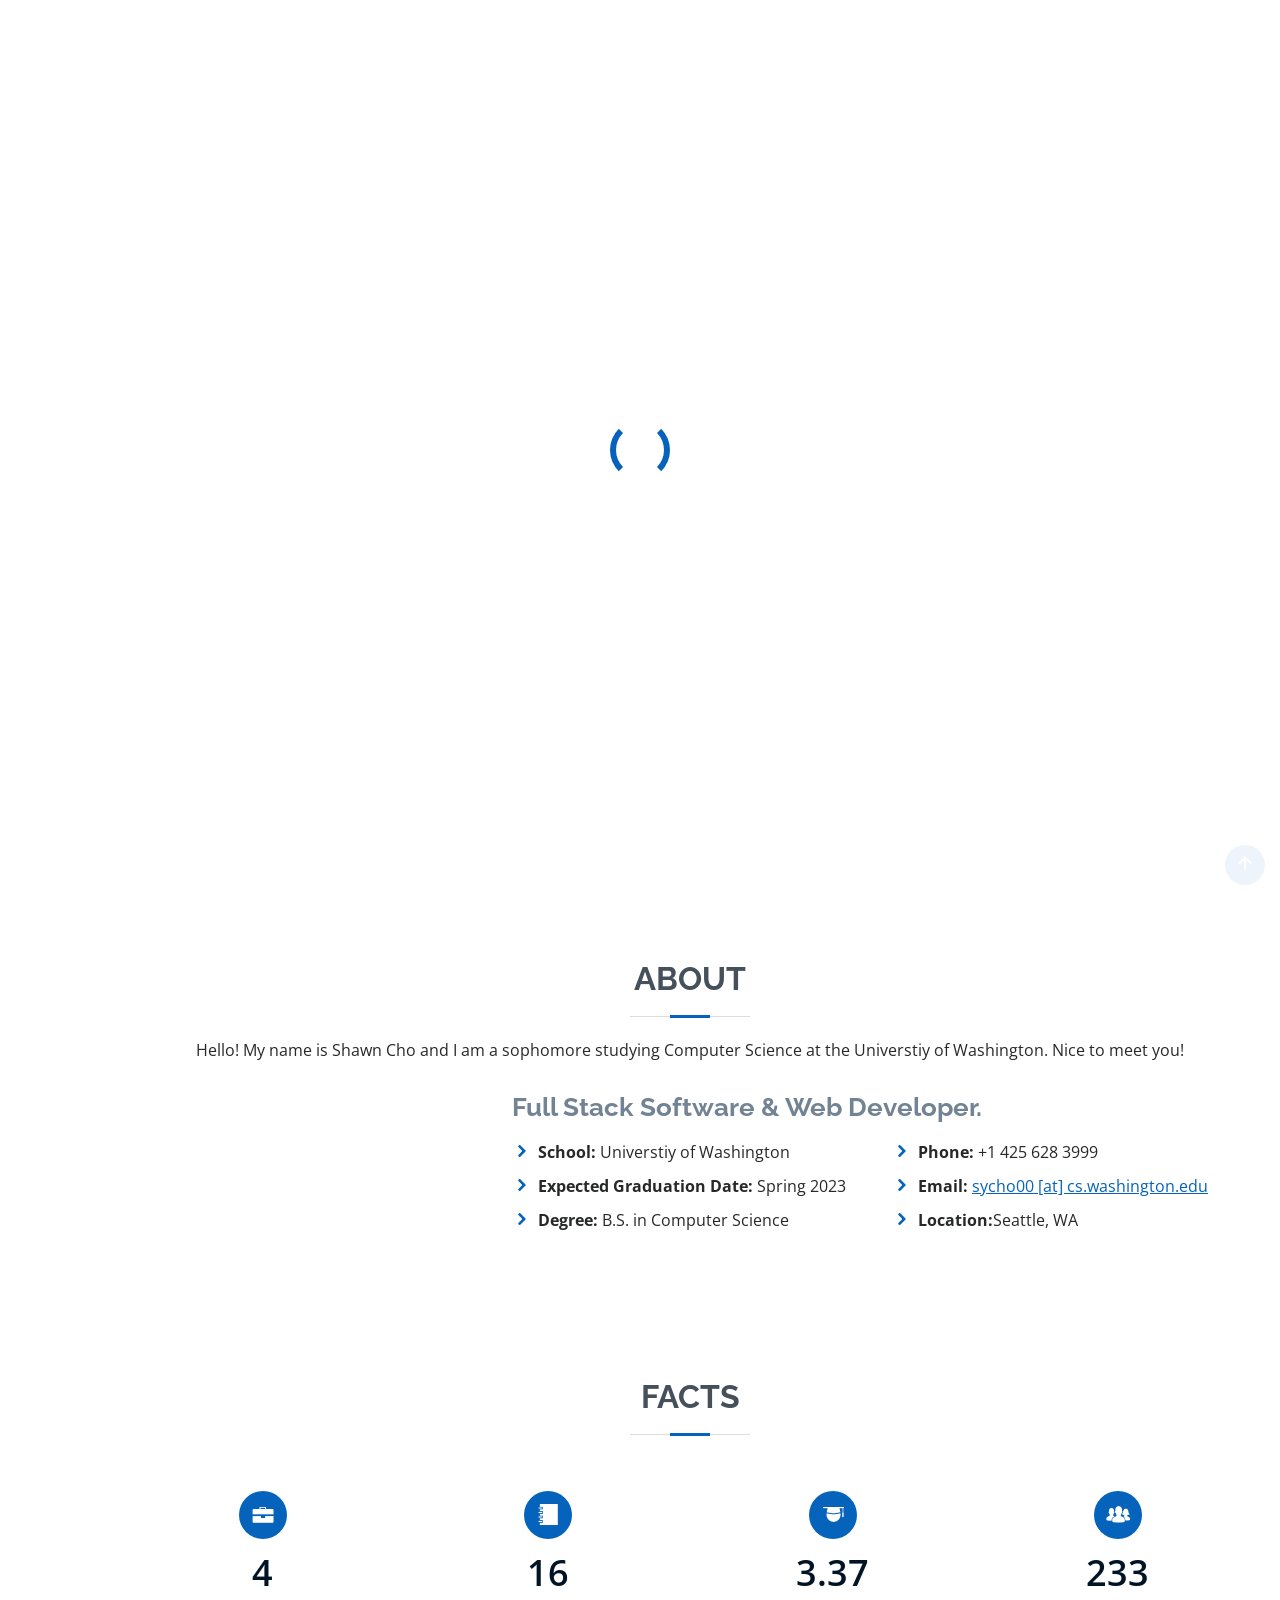
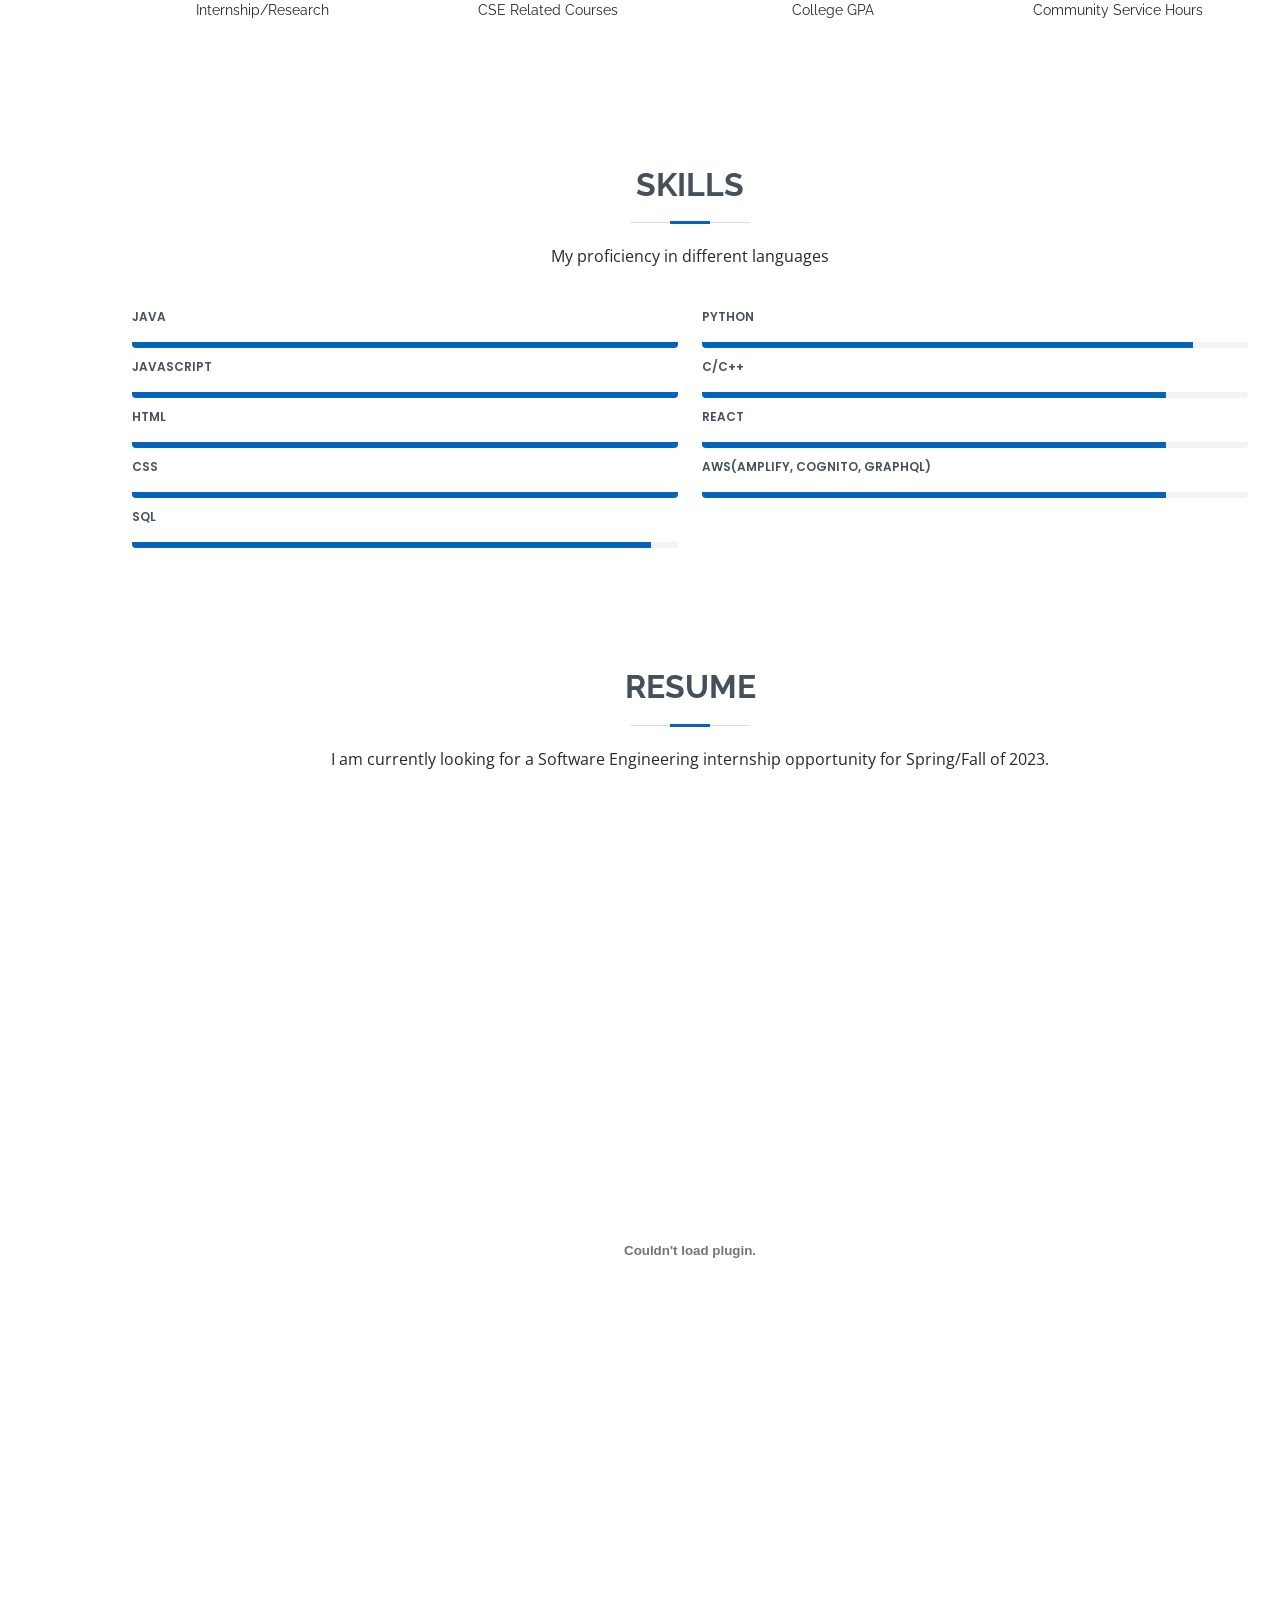
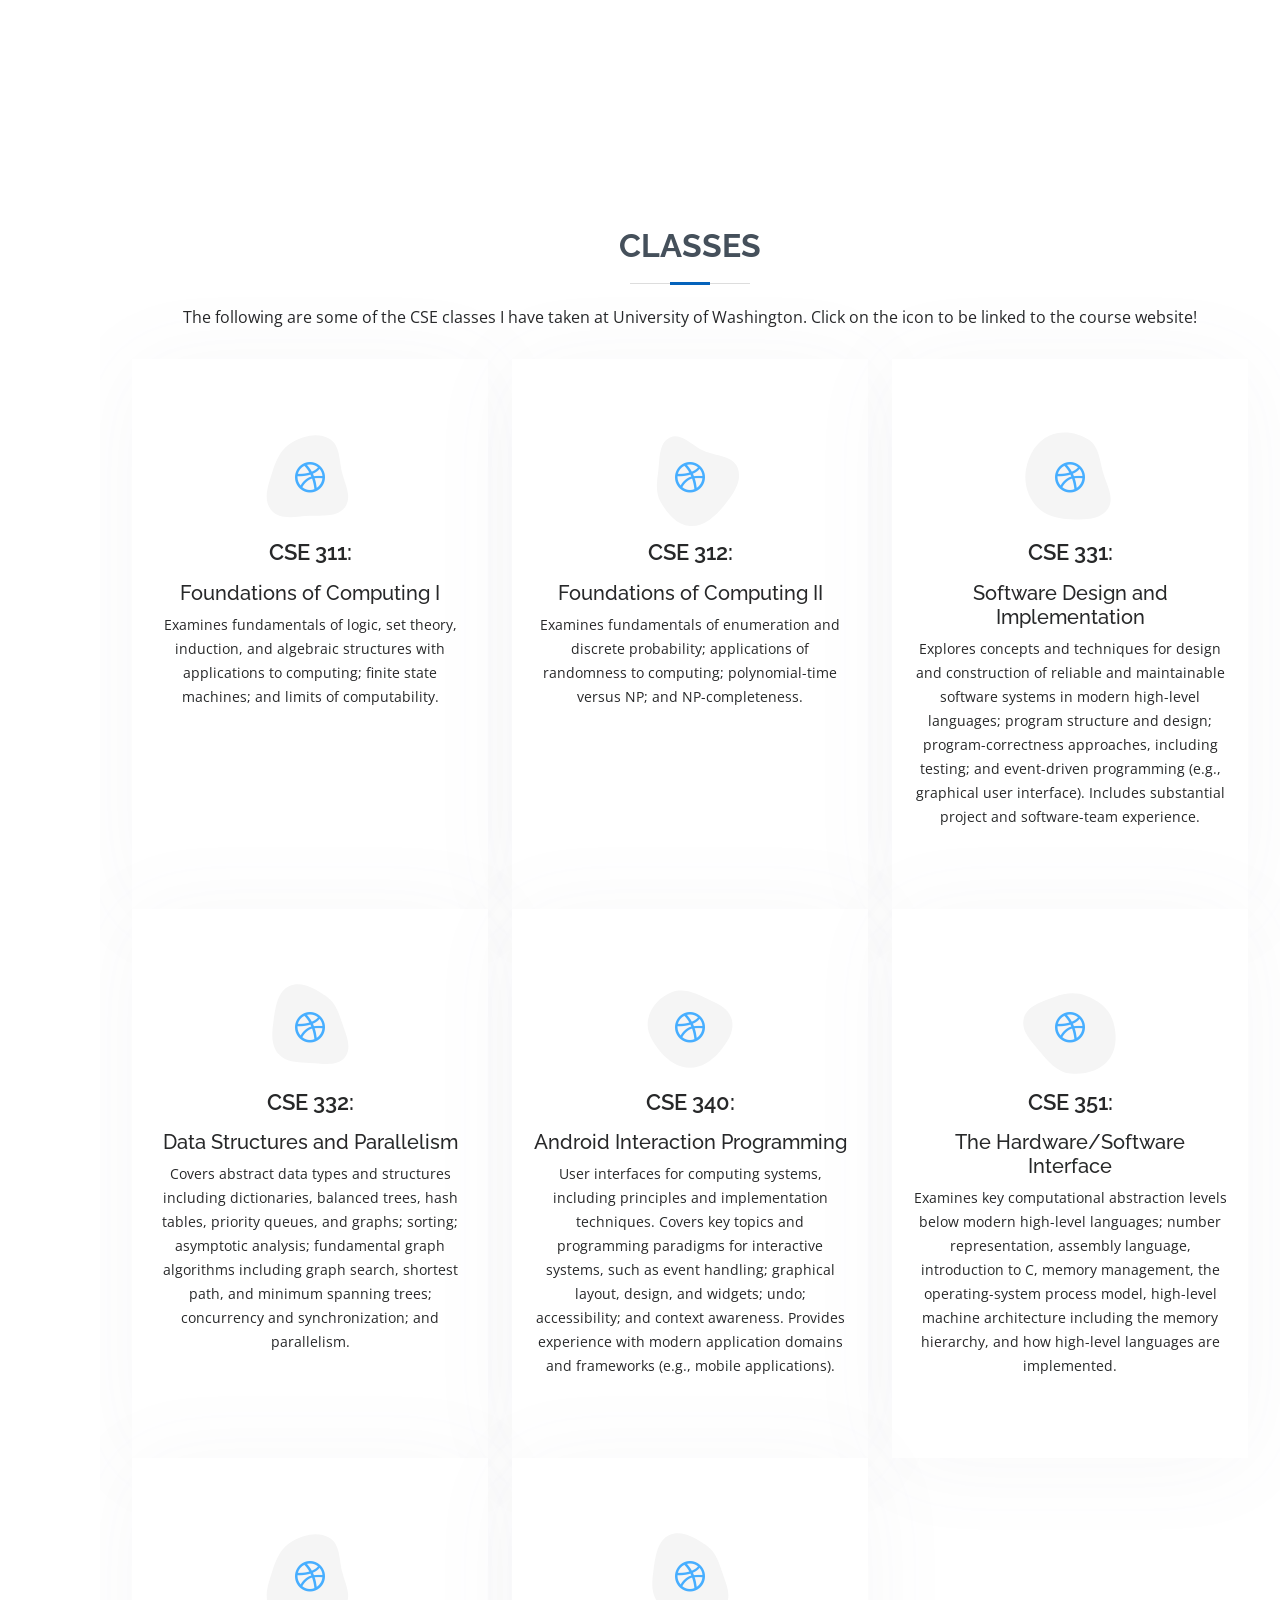
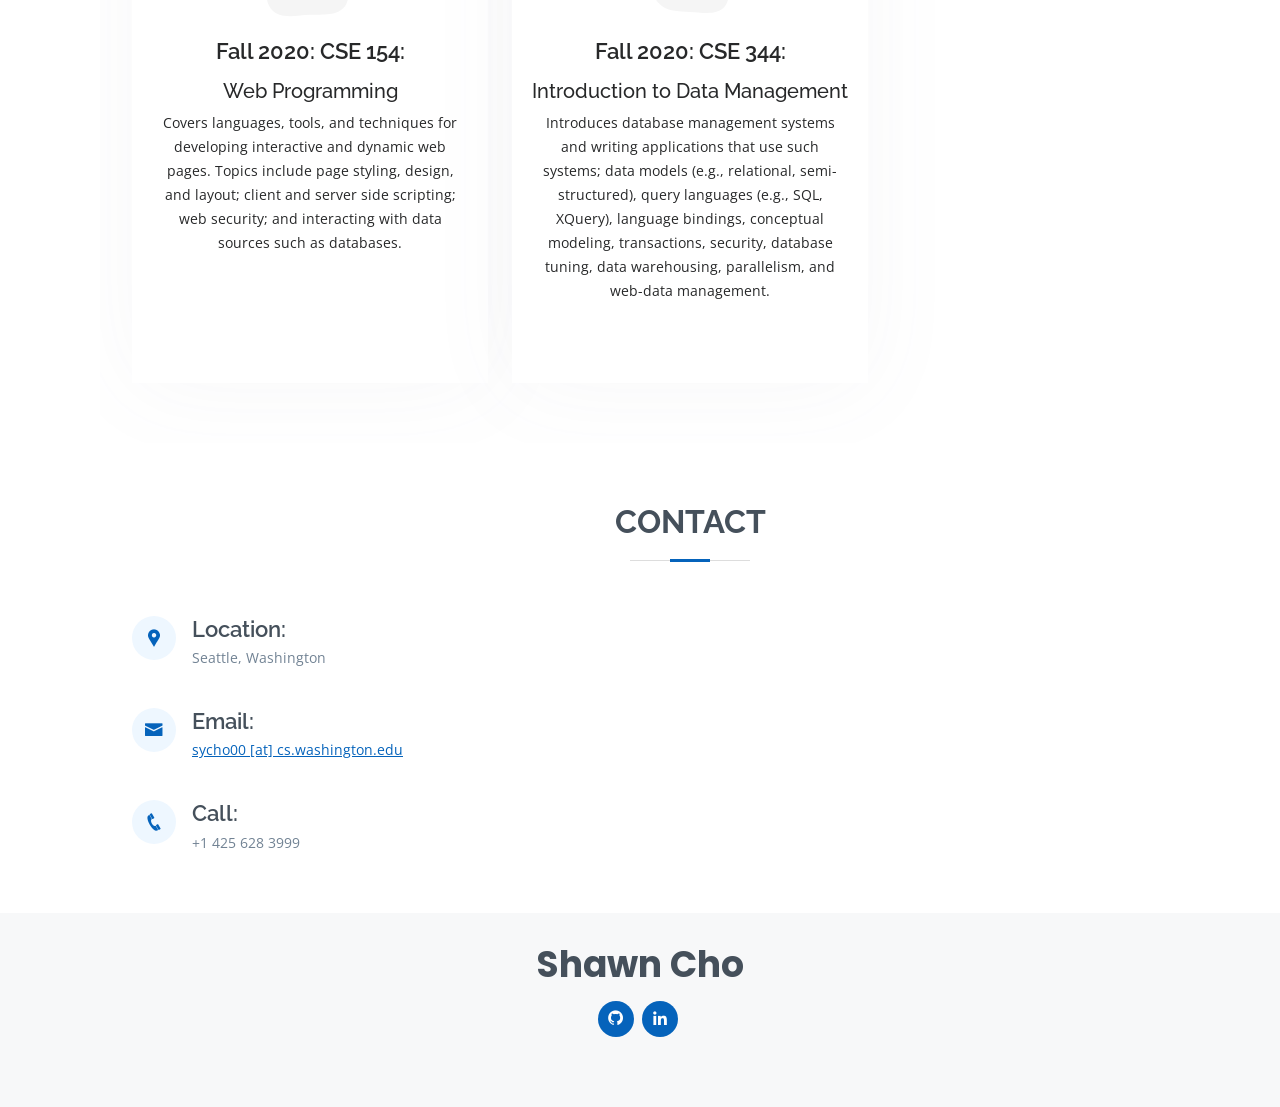
==== index.html @ afab784b "test" ====
<!DOCTYPE html>
<html lang="en">
<!-- test push woo young may 14 2024 -->
<head>
  <meta charset="utf-8">
  <meta content="width=device-width, initial-scale=1.0" name="viewport">

  <title>Shawn Cho</title>
  <meta content="" name="descriptison">
  <meta content="" name="keywords">

  <!-- Favicons -->
  <link href="assets/img/favicon.png" rel="icon">
  <link href="assets/img/apple-touch-icon.png" rel="apple-touch-icon">

  <!-- Google Fonts -->
  <link href="https://fonts.googleapis.com/css?family=Open+Sans:300,300i,400,400i,600,600i,700,700i|Raleway:300,300i,400,400i,500,500i,600,600i,700,700i|Poppins:300,300i,400,400i,500,500i,600,600i,700,700i" rel="stylesheet">

  <!-- Vendor CSS Files -->
  <link href="assets/vendor/bootstrap/css/bootstrap.min.css" rel="stylesheet">
  <link href="assets/vendor/icofont/icofont.min.css" rel="stylesheet">
  <link href="assets/vendor/boxicons/css/boxicons.min.css" rel="stylesheet">
  <link href="assets/vendor/venobox/venobox.css" rel="stylesheet">
  <link href="assets/vendor/owl.carousel/assets/owl.carousel.min.css" rel="stylesheet">
  <link href="assets/vendor/aos/aos.css" rel="stylesheet">

  <!-- Template Main CSS File -->
  <link href="assets/css/style.css" rel="stylesheet">

  <!-- =======================================================
  * Template Name: MyResume - v2.1.0
  * Template URL: https://bootstrapmade.com/free-html-bootstrap-template-my-resume/
  * Author: BootstrapMade.com
  * License: https://bootstrapmade.com/license/
  ======================================================== -->
</head>

<body>

  <!-- ======= Mobile nav toggle button ======= -->
  <button type="button" class="mobile-nav-toggle d-xl-none"><i class="icofont-navigation-menu"></i></button>

  <!-- ======= Header ======= -->
  <header id="header" class="d-flex flex-column justify-content-center">

    <nav class="nav-menu">
      <ul>
        <li class="active"><a href="#hero"><i class="bx bx-home"></i> <span>Home</span></a></li>
        <li><a href="#about"><i class="bx bx-user"></i> <span>About</span></a></li>
        <li><a href="#resume"><i class="bx bx-file-blank"></i> <span>Resume</span></a></li>
        <!-- <li><a href="#portfolio"><i class="bx bx-book-content"></i> <span>Portfolio</span></a></li> -->
        <li><a href="#services"><i class="icofont-notebook"></i> <span>Classes</span></a></li>
        <li><a href="#contact"><i class="bx bx-envelope"></i> <span>Contact</span></a></li>
      </ul>
    </nav><!-- .nav-menu -->

  </header><!-- End Header -->

  <!-- ======= Hero Section ======= -->
  <section id="hero" class="d-flex flex-column justify-content-center">
    <div class="container" data-aos="zoom-in" data-aos-delay="100">
      <h1>Shawn Cho</h1>
      <p>I'm a <span class="typed" data-typed-items="Student, Software Engineer, Teaching Assistant, Aspiring Entrepreneur"></span></p>
      <div class="social-links">
        <a href="https://github.com/ShawnCho2000" class="github"><i class="bx bxl-github"></i></a>
        <a href="https://www.linkedin.com/in/shawncho00/" class="linkedin"><i class="bx bxl-linkedin"></i></a>
      </div>
    </div>
  </section><!-- End Hero -->

  <main id="main">

    <!-- ======= About Section ======= -->
    <section id="about" class="about">
      <div class="container" data-aos="fade-up">

        <div class="section-title">
          <h2>About</h2>
          <p>Hello! My name is Shawn Cho and I am a sophomore studying Computer Science at the Universtiy of Washington. Nice to meet you!</p>
        </div>

        <div class="row">
          <div class="col-lg-4">
            <img src="assets/img/profile_pic_new.png" class="img-fluid" alt="">
          </div>
          <div class="col-lg-8 pt-4 pt-lg-0 content">
            <h3>Full Stack Software &amp; Web Developer.</h3>
            <p class="font-italic">

            </p>
            <div class="row">
              <div class="col-lg-6">
                <ul>
                  <li><i class="icofont-rounded-right"></i> <strong>School:</strong> Universtiy of Washington</li>
                  <li><i class="icofont-rounded-right"></i> <strong>Expected Graduation Date:</strong> Spring 2023</li>
                  <li><i class="icofont-rounded-right"></i> <strong>Degree:</strong> B.S. in Computer Science</li>
                </ul>
              </div>
              <div class="col-lg-6">
                <ul>
                    <li><i class="icofont-rounded-right"></i> <strong>Phone:</strong> +1 425 628 3999</li>
                    <li><i class="icofont-rounded-right"></i> <strong>Email:</strong> <a href="mailto:sycho00@cs.washington.edu">sycho00 [at] cs.washington.edu</a></li>
                    <li><i class="icofont-rounded-right"></i> <strong>Location:</strong>Seattle, WA</li>
                </ul>
              </div>
            </div>
            <p>
              <!-- Officiis eligendi itaque labore et dolorum mollitia officiis optio vero. Quisquam sunt adipisci omnis et ut. Nulla accusantium dolor incidunt officia tempore. Et eius omnis.
              Cupiditate ut dicta maxime officiis quidem quia. Sed et consectetur qui quia repellendus itaque neque. Aliquid amet quidem ut quaerat cupiditate. Ab et eum qui repellendus omnis culpa magni laudantium dolores. -->
            </p>
          </div>
        </div>

      </div>
    </section><!-- End About Section -->

    <!-- ======= Facts Section ======= -->
    <section id="facts" class="facts">
      <div class="container" data-aos="fade-up">

        <div class="section-title">
          <h2>Facts</h2>
          <!-- <p>Magnam dolores commodi suscipit. Necessitatibus eius consequatur ex aliquid fuga eum quidem. Sit sint consectetur velit. Quisquam quos quisquam cupiditate. Et nemo qui impedit suscipit alias ea. Quia fugiat sit in iste officiis commodi quidem hic quas.</p> -->
        </div>

        <div class="row">

          <div class="col-lg-3 col-md-6">
            <div class="count-box">
              <i class="icofont-briefcase"></i>
              <span data-toggle="counter-up">4</span>
              <p>Internship/Research</p>
            </div>
          </div>

          <div class="col-lg-3 col-md-6 mt-5 mt-md-0">
            <div class="count-box">
              <i class="icofont-notebook"></i>
              <span data-toggle="counter-up">17</span>
              <p>CSE Related Courses</p>
            </div>
          </div>

          <div class="col-lg-3 col-md-6 mt-5 mt-lg-0">
            <div class="count-box">
              <i class="icofont-graduate"></i>
              <span data-toggle="counter-up">3.58</span>
              <p>College GPA</p>
            </div>
          </div>

          <div class="col-lg-3 col-md-6 mt-5 mt-lg-0">
            <div class="count-box">
              <i class="icofont-users-alt-5"></i>
              <span data-toggle="counter-up">250</span>
              <p>Community Service Hours</p>
            </div>
          </div>

        </div>

      </div>
    </section><!-- End Facts Section -->

    <!-- ======= Skills Section ======= -->
    <section id="skills" class="skills section-bg">
      <div class="container" data-aos="fade-up">

        <div class="section-title">
          <h2>Skills</h2>
          <p>My proficiency in different languages</p>
        </div>

        <div class="row skills-content">

          <div class="col-lg-6">

            <div class="progress">
              <span class="skill">Java <i class="val"></i></span>
              <div class="progress-bar-wrap">
                <div class="progress-bar" role="progressbar" aria-valuenow="100" aria-valuemin="0" aria-valuemax="100"></div>
              </div>
            </div>
            <div class="progress">
                <span class="skill">JavaScript <i class="val"></i></span>
                <div class="progress-bar-wrap">
                  <div class="progress-bar" role="progressbar" aria-valuenow="100" aria-valuemin="0" aria-valuemax="100"></div>
                </div>
              </div>

            <div class="progress">
              <span class="skill">HTML <i class="val"></i></span>
              <div class="progress-bar-wrap">
                <div class="progress-bar" role="progressbar" aria-valuenow="100" aria-valuemin="0" aria-valuemax="100"></div>
              </div>
            </div>

            <div class="progress">
              <span class="skill">CSS <i class="val"></i></span>
              <div class="progress-bar-wrap">
                <div class="progress-bar" role="progressbar" aria-valuenow="100" aria-valuemin="0" aria-valuemax="100"></div>
              </div>
            </div>

            <div class="progress">
                <span class="skill">SQL <i class="val"></i></span>
                <div class="progress-bar-wrap">
                  <div class="progress-bar" role="progressbar" aria-valuenow="95" aria-valuemin="0" aria-valuemax="100"></div>
                </div>
              </div>



          </div>

          <div class="col-lg-6">

            <div class="progress">
              <span class="skill">Python <i class="val"></i></span>
              <div class="progress-bar-wrap">
                <div class="progress-bar" role="progressbar" aria-valuenow="90" aria-valuemin="0" aria-valuemax="100"></div>
              </div>
            </div>

            <div class="progress">
              <span class="skill">C/C++ <i class="val"></i></span>
              <div class="progress-bar-wrap">
                <div class="progress-bar" role="progressbar" aria-valuenow="85" aria-valuemin="0" aria-valuemax="100"></div>
              </div>
            </div>
            <div class="progress">
                <span class="skill">React <i class="val"></i></span>
                <div class="progress-bar-wrap">
                  <div class="progress-bar" role="progressbar" aria-valuenow="85" aria-valuemin="0" aria-valuemax="100"></div>
                </div>
              </div>
              <div class="progress">
                <span class="skill">AWS(Amplify, Cognito, GraphQL) <i class="val"></i></span>
                <div class="progress-bar-wrap">
                  <div class="progress-bar" role="progressbar" aria-valuenow="85" aria-valuemin="0" aria-valuemax="100"></div>
                </div>
              </div>

          </div>

        </div>

      </div>
    </section><!-- End Skills Section -->

    <!-- ======= Resume Section ======= -->
    <section id="resume" class="resume">
      <div class="container" data-aos="fade-up">

        <div class="section-title">
          <h2>Resume</h2>
          <p>I am currently looking for a Software Engineering internship opportunity for Spring/Fall of 2023.</p>
        </div>
        <!-- <iframe src="assets/img/Shawn_Cho_Resume.pdf" width="100%" height="1500px"></iframe> -->


        <head>
            <meta charset="utf-8" />
                <meta name="viewport" content="width=device-width">
          </head>
          <body>
            <object data="assets/img/Shawn_Cho_Resume_2021.pdf" type="application/pdf" style="min-height:100vh;width:100%"></object>
            <!-- <iframe width="100%" height="1500px" src="https://docs.google.com/document/d/e/2PACX-1vQaRO0AXxVGHYBcLvPyJU-a5zY6aifAgnLznigLnakLbCIgA-lxjxx6RoTnARPBz7Evz-RGnJK8hDfS/pub?embedded=true"></iframe>-->
          </body>


        <!-- <div class="row">
            <div class="col-lg-6">
                <h3 class="resume-title">Experience</h3>
                <div class="resume-item">
                  <h4>Software Engineer</h4>
                  <h5>June 2020 - Present</h5>
                  <p><em>UW SEAL </em></p>
                  <ul>
                    <li>Worked in team Sudoku of UW SEAL, using Javascript and Google Scripts to automate and gamifying the organization process of the lab.</li>
                    <li>Delegate tasks to the 7 members of the design team and provide counsel on all aspects of the project. </li>
                    <li>Supervise the assessment of all graphic materials in order to ensure quality and accuracy of the design</li>
                    <li>Oversee the efficient use of production project budgets ranging from $2,000 - $25,000</li>
                  </ul>
                </div>
                <div class="resume-item">
                  <h4>Graphic design specialist</h4>
                  <h5>2017 - 2018</h5>
                  <p><em>Stepping Stone Advertising, New York, NY</em></p>
                  <ul>
                    <li>Developed numerous marketing programs (logos, brochures,infographics, presentations, and advertisements).</li>
                    <li>Managed up to 5 projects or tasks at a given time while under pressure</li>
                    <li>Recommended and consulted with clients on the most appropriate graphic design</li>
                    <li>Created 4+ design presentations and proposals a month for clients and account managers</li>
                  </ul>
                </div>
              </div>
          <div class="col-lg-6">
            <h3 class="resume-title">Sumary</h3>
            <div class="resume-item pb-0">
              <h4>Shawn Cho</h4>
              <p><em>Innovative and deadline-driven Graphic Designer with 3+ years of experience designing and developing user-centered digital/print marketing material from initial concept to final, polished deliverable.</em></p>
              <ul>
                <li>Portland par 127,Orlando, FL</li>
                <li>(123) 456-7891</li>
                <li>alice.barkley@example.com</li>
              </ul>
            </div>

            <h3 class="resume-title">Education</h3>
            <div class="resume-item">
              <h4>Master of Fine Arts &amp; Graphic Design</h4>
              <h5>2015 - 2016</h5>
              <p><em>Rochester Institute of Technology, Rochester, NY</em></p>
              <p>Qui deserunt veniam. Et sed aliquam labore tempore sed quisquam iusto autem sit. Ea vero voluptatum qui ut dignissimos deleniti nerada porti sand markend</p>
            </div>
            <div class="resume-item">
              <h4>Bachelor of Fine Arts &amp; Graphic Design</h4>
              <h5>2010 - 2014</h5>
              <p><em>Rochester Institute of Technology, Rochester, NY</em></p>
              <p>Quia nobis sequi est occaecati aut. Repudiandae et iusto quae reiciendis et quis Eius vel ratione eius unde vitae rerum voluptates asperiores voluptatem Earum molestiae consequatur neque etlon sader mart dila</p>
            </div>
          </div>

        </div>

      </div> -->
    </section><!-- End Resume Section -->

    <!-- ======= Portfolio Section ======= -->
    <!-- <section id="portfolio" class="portfolio section-bg">
      <div class="container" data-aos="fade-up">

        <div class="section-title">
          <h2>Portfolio</h2>
          <p>Magnam dolores commodi suscipit. Necessitatibus eius consequatur ex aliquid fuga eum quidem. Sit sint consectetur velit. Quisquam quos quisquam cupiditate. Et nemo qui impedit suscipit alias ea. Quia fugiat sit in iste officiis commodi quidem hic quas.</p>
        </div>

        <div class="row">
          <div class="col-lg-12 d-flex justify-content-center" data-aos="fade-up" data-aos-delay="100">
            <ul id="portfolio-flters">
              <li data-filter="*" class="filter-active">All</li>
              <li data-filter=".filter-app">App</li>
              <li data-filter=".filter-card">Card</li>
              <li data-filter=".filter-web">Web</li>
            </ul>
          </div>
        </div>

        <div class="row portfolio-container" data-aos="fade-up" data-aos-delay="200">

          <div class="col-lg-4 col-md-6 portfolio-item filter-app">
            <div class="portfolio-wrap">
              <img src="assets/img/portfolio/portfolio-1.jpg" class="img-fluid" alt="">
              <div class="portfolio-info">
                <h4>App 1</h4>
                <p>App</p>
                <div class="portfolio-links">
                  <a href="assets/img/portfolio/portfolio-1.jpg" data-gall="portfolioGallery" class="venobox" title="App 1"><i class="bx bx-plus"></i></a>
                  <a href="portfolio-details.html" data-gall="portfolioDetailsGallery" data-vbtype="iframe" class="venobox" title="Portfolio Details"><i class="bx bx-link"></i></a>
                </div>
              </div>
            </div>
          </div>

          <div class="col-lg-4 col-md-6 portfolio-item filter-web">
            <div class="portfolio-wrap">
              <img src="assets/img/portfolio/portfolio-2.jpg" class="img-fluid" alt="">
              <div class="portfolio-info">
                <h4>Web 3</h4>
                <p>Web</p>
                <div class="portfolio-links">
                  <a href="assets/img/portfolio/portfolio-2.jpg" data-gall="portfolioGallery" class="venobox" title="Web 3"><i class="bx bx-plus"></i></a>
                  <a href="portfolio-details.html" data-gall="portfolioDetailsGallery" data-vbtype="iframe" class="venobox" title="Portfolio Details"><i class="bx bx-link"></i></a>
                </div>
              </div>
            </div>
          </div>

          <div class="col-lg-4 col-md-6 portfolio-item filter-app">
            <div class="portfolio-wrap">
              <img src="assets/img/portfolio/portfolio-3.jpg" class="img-fluid" alt="">
              <div class="portfolio-info">
                <h4>App 2</h4>
                <p>App</p>
                <div class="portfolio-links">
                  <a href="assets/img/portfolio/portfolio-3.jpg" data-gall="portfolioGallery" class="venobox" title="App 2"><i class="bx bx-plus"></i></a>
                  <a href="portfolio-details.html" data-gall="portfolioDetailsGallery" data-vbtype="iframe" class="venobox" title="Portfolio Details"><i class="bx bx-link"></i></a>
                </div>
              </div>
            </div>
          </div>

          <div class="col-lg-4 col-md-6 portfolio-item filter-card">
            <div class="portfolio-wrap">
              <img src="assets/img/portfolio/portfolio-4.jpg" class="img-fluid" alt="">
              <div class="portfolio-info">
                <h4>Card 2</h4>
                <p>Card</p>
                <div class="portfolio-links">
                  <a href="assets/img/portfolio/portfolio-4.jpg" data-gall="portfolioGallery" class="venobox" title="Card 2"><i class="bx bx-plus"></i></a>
                  <a href="portfolio-details.html" data-gall="portfolioDetailsGallery" data-vbtype="iframe" class="venobox" title="Portfolio Details"><i class="bx bx-link"></i></a>
                </div>
              </div>
            </div>
          </div>

          <div class="col-lg-4 col-md-6 portfolio-item filter-web">
            <div class="portfolio-wrap">
              <img src="assets/img/portfolio/portfolio-5.jpg" class="img-fluid" alt="">
              <div class="portfolio-info">
                <h4>Web 2</h4>
                <p>Web</p>
                <div class="portfolio-links">
                  <a href="assets/img/portfolio/portfolio-5.jpg" data-gall="portfolioGallery" class="venobox" title="Web 2"><i class="bx bx-plus"></i></a>
                  <a href="portfolio-details.html" data-gall="portfolioDetailsGallery" data-vbtype="iframe" class="venobox" title="Portfolio Details"><i class="bx bx-link"></i></a>
                </div>
              </div>
            </div>
          </div>

          <div class="col-lg-4 col-md-6 portfolio-item filter-app">
            <div class="portfolio-wrap">
              <img src="assets/img/portfolio/portfolio-6.jpg" class="img-fluid" alt="">
              <div class="portfolio-info">
                <h4>App 3</h4>
                <p>App</p>
                <div class="portfolio-links">
                  <a href="assets/img/portfolio/portfolio-6.jpg" data-gall="portfolioGallery" class="venobox" title="App 3"><i class="bx bx-plus"></i></a>
                  <a href="portfolio-details.html" data-gall="portfolioDetailsGallery" data-vbtype="iframe" class="venobox" title="Portfolio Details"><i class="bx bx-link"></i></a>
                </div>
              </div>
            </div>
          </div>

          <div class="col-lg-4 col-md-6 portfolio-item filter-card">
            <div class="portfolio-wrap">
              <img src="assets/img/portfolio/portfolio-7.jpg" class="img-fluid" alt="">
              <div class="portfolio-info">
                <h4>Card 1</h4>
                <p>Card</p>
                <div class="portfolio-links">
                  <a href="assets/img/portfolio/portfolio-7.jpg" data-gall="portfolioGallery" class="venobox" title="Card 1"><i class="bx bx-plus"></i></a>
                  <a href="portfolio-details.html" data-gall="portfolioDetailsGallery" data-vbtype="iframe" class="venobox" title="Portfolio Details"><i class="bx bx-link"></i></a>
                </div>
              </div>
            </div>
          </div>

          <div class="col-lg-4 col-md-6 portfolio-item filter-card">
            <div class="portfolio-wrap">
              <img src="assets/img/portfolio/portfolio-8.jpg" class="img-fluid" alt="">
              <div class="portfolio-info">
                <h4>Card 3</h4>
                <p>Card</p>
                <div class="portfolio-links">
                  <a href="assets/img/portfolio/portfolio-8.jpg" data-gall="portfolioGallery" class="venobox" title="Card 3"><i class="bx bx-plus"></i></a>
                  <a href="portfolio-details.html" data-gall="portfolioDetailsGallery" data-vbtype="iframe" class="venobox" title="Portfolio Details"><i class="bx bx-link"></i></a>
                </div>
              </div>
            </div>
          </div>

          <div class="col-lg-4 col-md-6 portfolio-item filter-web">
            <div class="portfolio-wrap">
              <img src="assets/img/portfolio/portfolio-9.jpg" class="img-fluid" alt="">
              <div class="portfolio-info">
                <h4>Web 3</h4>
                <p>Web</p>
                <div class="portfolio-links">
                  <a href="assets/img/portfolio/portfolio-9.jpg" data-gall="portfolioGallery" class="venobox" title="Web 3"><i class="bx bx-plus"></i></a>
                  <a href="portfolio-details.html" data-gall="portfolioDetailsGallery" data-vbtype="iframe" class="venobox" title="Portfolio Details"><i class="bx bx-link"></i></a>
                </div>
              </div>
            </div>
          </div>

        </div>

      </div> -->
    <!-- </section> -->
    <!-- End Portfolio Section -->

    <!-- ======= Services Section ======= -->
    <section id="services" class="services">
      <div class="container" data-aos="fade-up">

        <div class="section-title">
          <h2>Classes</h2>
          <p>The following are some of the CSE classes I have taken at University of Washington. Click on the icon to be linked to the course website!</p>
        </div>

        <div class="row">

          <div class="col-lg-4 col-md-6 d-flex align-items-stretch" data-aos="zoom-in" data-aos-delay="100">
            <div class="icon-box iconbox-blue">
              <div class="icon">
                <svg width="100" height="100" viewBox="0 0 600 600" xmlns="http://www.w3.org/2000/svg">
                  <path stroke="none" stroke-width="0" fill="#f5f5f5" d="M300,521.0016835830174C376.1290562159157,517.8887921683347,466.0731472004068,529.7835943286574,510.70327084640275,468.03025145048787C554.3714126377745,407.6079735673963,508.03601936045806,328.9844924480964,491.2728898941984,256.3432110539036C474.5976632858925,184.082847569629,479.9380746630129,96.60480741107993,416.23090153303,58.64404602377083C348.86323505073057,18.502131276798302,261.93793281208167,40.57373210992963,193.5410806939664,78.93577620505333C130.42746243093433,114.334589627462,98.30271207620316,179.96522072025542,76.75703585869454,249.04625023123273C51.97151888228291,328.5150500222984,13.704378332031375,421.85034740162234,66.52175969318436,486.19268352777647C119.04800174914682,550.1803526380478,217.28368757567262,524.383925680826,300,521.0016835830174"></path>
                </svg>
                <a href="https://courses.cs.washington.edu/courses/cse311/"><i class="bx bxl-dribbble"></i></a>
              </div>
              <h4>CSE 311:</h4>
              <h5>Foundations of Computing I</h5>
              <p>Examines fundamentals of logic, set theory, induction, and algebraic structures with applications to computing; finite state machines; and limits of computability. </p>
            </div>
          </div>

          <div class="col-lg-4 col-md-6 d-flex align-items-stretch" data-aos="zoom-in" data-aos-delay="200">
              <div class="icon-box iconbox-blue">
                <div class="icon">
                  <svg width="100" height="100" viewBox="0 0 600 600" xmlns="http://www.w3.org/2000/svg">
                    <path stroke="none" stroke-width="0" fill="#f5f5f5"  d="M300,582.0697525312426C382.5290701553225,586.8405444964366,449.9789794690241,525.3245884688669,502.5850820975895,461.55621195738473C556.606425686781,396.0723002908107,615.8543463187945,314.28637112970534,586.6730223649479,234.56875336149918C558.9533121215079,158.8439757836574,454.9685369536778,164.00468322053177,381.49747125262974,130.76875717737553C312.15926192815925,99.40240125094834,248.97055460311594,18.661163978235184,179.8680185752513,50.54337015887873C110.5421016452524,82.52863877960104,119.82277516462835,180.83849132639028,109.12597500060166,256.43424936330496C100.08760227029461,320.3096726198365,92.17705696193138,384.0621239912766,124.79988738764834,439.7174275375508C164.83382741302287,508.01625554203684,220.96474134820875,577.5009287672846,300,582.0697525312426"></path>
                  </svg>
                  <a href="https://courses.cs.washington.edu/courses/cse312/"><i class="bx bxl-dribbble"></i></a>
                </div>
                <h4>CSE 312:</h4>
                <h5>Foundations of Computing II</h5>
                <p>Examines fundamentals of enumeration and discrete probability; applications of randomness to computing; polynomial-time versus NP; and NP-completeness.</p>
              </div>
            </div>

            <div class="col-lg-4 col-md-6 d-flex align-items-stretch" data-aos="zoom-in" data-aos-delay="300">
                <div class="icon-box iconbox-blue">
                  <div class="icon">
                    <svg width="100" height="100" viewBox="0 0 600 600" xmlns="http://www.w3.org/2000/svg">
                      <path stroke="none" stroke-width="0" fill="#f5f5f5" d="M300,541.5067337569781C382.14930387511276,545.0595476570109,479.8736841581634,548.3450877840088,526.4010558755058,480.5488172755941C571.5218469581645,414.80211281144784,517.5187510058486,332.0715597781072,496.52539010469104,255.14436215662573C477.37192572678356,184.95920475031193,473.57363656557914,105.61284051026155,413.0603344069578,65.22779650032875C343.27470386102294,18.654635553484475,251.2091493199835,5.337323636656869,175.0934190732945,40.62881213300186C97.87086631185822,76.43348514350839,51.98124368387456,156.15599469081315,36.44837278890362,239.84606092416172C21.716077023791087,319.22268207091537,43.775223500013084,401.1760424656574,96.891909868211,461.97329694683043C147.22146801428983,519.5804099606455,223.5754009179313,538.201503339737,300,541.5067337569781"></path>
                    </svg>
                    <a href="https://courses.cs.washington.edu/courses/cse331/"><i class="bx bxl-dribbble"></i></a>
                  </div>
                  <h4>CSE 331:</h4>
                  <h5>Software Design and Implementation</h5>
                  <p>Explores concepts and techniques for design and construction of reliable and maintainable software systems in modern high-level languages; program structure and design; program-correctness approaches, including testing; and event-driven programming (e.g., graphical user interface). Includes substantial project and software-team experience.</p>
                </div>
              </div>

              <div class="col-lg-4 col-md-6 d-flex align-items-stretch" data-aos="zoom-in" data-aos-delay="400">
                  <div class="icon-box iconbox-blue">
                    <div class="icon">
                      <svg width="100" height="100" viewBox="0 0 600 600" xmlns="http://www.w3.org/2000/svg">
                        <path stroke="none" stroke-width="0" fill="#f5f5f5" d="M300,503.46388370962813C374.79870501325706,506.71871716319447,464.8034551963731,527.1746412648533,510.4981551193396,467.86667711651364C555.9287308511215,408.9015244558933,512.6030010748507,327.5744911775523,490.211057578863,256.5855673507754C471.097692560561,195.9906835881958,447.69079081568157,138.11976852964426,395.19560036434837,102.3242989838813C329.3053358748298,57.3949838291264,248.02791733380457,8.279543830951368,175.87071277845988,42.242879143198664C103.41431057327972,76.34704239035025,93.79494320519305,170.9812938413882,81.28167332365135,250.07896920659033C70.17666984294237,320.27484674793965,64.84698225790005,396.69656628748305,111.28512138212992,450.4950937839243C156.20124167950087,502.5303643271138,231.32542653798444,500.4755392045468,300,503.46388370962813"></path>
                      </svg>
                      <a href="https://courses.cs.washington.edu/courses/cse332/"><i class="bx bxl-dribbble"></i></a>
                    </div>
                    <h4>CSE 332:</h4>
                    <h5>Data Structures and Parallelism</h5>
                    <p>Covers abstract data types and structures including dictionaries, balanced trees, hash tables, priority queues, and graphs; sorting; asymptotic analysis; fundamental graph algorithms including graph search, shortest path, and minimum spanning trees; concurrency and synchronization; and parallelism.</p>
                  </div>
                </div>

                <div class="col-lg-4 col-md-6 d-flex align-items-stretch" data-aos="zoom-in" data-aos-delay="500">
                    <div class="icon-box iconbox-blue">
                      <div class="icon">
                        <svg width="100" height="100" viewBox="0 0 600 600" xmlns="http://www.w3.org/2000/svg">
                          <path stroke="none" stroke-width="0" fill="#f5f5f5" d="M300,532.3542879108572C369.38199826031484,532.3153073249985,429.10787420159085,491.63046689027357,474.5244479745417,439.17860296908856C522.8885846962883,383.3225815378663,569.1668002868075,314.3205725914397,550.7432151929288,242.7694973846089C532.6665558377875,172.5657663291529,456.2379748765914,142.6223662098291,390.3689995646985,112.34683881706744C326.66090330228417,83.06452184765237,258.84405631176094,53.51806209861945,193.32584062364296,78.48882559362697C121.61183558270385,105.82097193414197,62.805066853699245,167.19869350419734,48.57481801355237,242.6138429142374C34.843463184063346,315.3850353017275,76.69343916112496,383.4422959591041,125.22947124332185,439.3748458443577C170.7312796277747,491.8107796887764,230.57421082200815,532.3932930995766,300,532.3542879108572"></path>
                        </svg>
                        <a href="https://courses.cs.washington.edu/courses/cse340/"><i class="bx bxl-dribbble"></i></a>
                      </div>
                      <h4>CSE 340:</h4>
                      <h5>Android Interaction Programming</h5>
                      <p>User interfaces for computing systems, including principles and implementation techniques. Covers key topics and programming paradigms for interactive systems, such as event handling; graphical layout, design, and widgets; undo; accessibility; and context awareness. Provides experience with modern application domains and frameworks (e.g., mobile applications).</p>
                    </div>
                  </div>

                  <div class="col-lg-4 col-md-6 d-flex align-items-stretch" data-aos="zoom-in" data-aos-delay="600">
                      <div class="icon-box iconbox-blue">
                        <div class="icon">
                          <svg width="100" height="100" viewBox="0 0 600 600" xmlns="http://www.w3.org/2000/svg">
                            <path stroke="none" stroke-width="0" fill="#f5f5f5" d="M300,566.797414625762C385.7384707136149,576.1784315230908,478.7894351017131,552.8928747891023,531.9192734346935,484.94944893311C584.6109503024035,417.5663521118492,582.489472248146,322.67544863468447,553.9536738515405,242.03673114598146C529.1557734026468,171.96086150256528,465.24506316201064,127.66468636344209,395.9583748389544,100.7403814666027C334.2173773831606,76.7482773500951,269.4350130405921,84.62216499799875,207.1952322260088,107.2889140133804C132.92018162631612,134.33871894543012,41.79353780512637,160.00259165414826,22.644507872594943,236.69541883565114C3.319112789854554,314.0945973066697,72.72355303640163,379.243833228382,124.04198916343866,440.3218312028393C172.9286146004772,498.5055451809895,224.45579914871206,558.5317968840102,300,566.797414625762"></path>
                          </svg>
                          <a href="https://courses.cs.washington.edu/courses/cse351/"><i class="bx bxl-dribbble"></i></a>
                        </div>
                        <h4>CSE 351:</h4>
                        <h5>The Hardware/Software Interface</h5>
                        <p>Examines key computational abstraction levels below modern high-level languages; number representation, assembly language, introduction to C, memory management, the operating-system process model, high-level machine architecture including the memory hierarchy, and how high-level languages are implemented.</p>
                      </div>
                    </div>

                    <div class="col-lg-4 col-md-6 d-flex align-items-stretch" data-aos="zoom-in" data-aos-delay="700">
                        <div class="icon-box iconbox-blue">
                          <div class="icon">
                            <svg width="100" height="100" viewBox="0 0 600 600" xmlns="http://www.w3.org/2000/svg">
                              <path stroke="none" stroke-width="0" fill="#f5f5f5" d="M300,521.0016835830174C376.1290562159157,517.8887921683347,466.0731472004068,529.7835943286574,510.70327084640275,468.03025145048787C554.3714126377745,407.6079735673963,508.03601936045806,328.9844924480964,491.2728898941984,256.3432110539036C474.5976632858925,184.082847569629,479.9380746630129,96.60480741107993,416.23090153303,58.64404602377083C348.86323505073057,18.502131276798302,261.93793281208167,40.57373210992963,193.5410806939664,78.93577620505333C130.42746243093433,114.334589627462,98.30271207620316,179.96522072025542,76.75703585869454,249.04625023123273C51.97151888228291,328.5150500222984,13.704378332031375,421.85034740162234,66.52175969318436,486.19268352777647C119.04800174914682,550.1803526380478,217.28368757567262,524.383925680826,300,521.0016835830174"></path>
                            </svg>
                            <a href="https://courses.cs.washington.edu/courses/cse154/"><i class="bx bxl-dribbble"></i></a>
                          </div>
                          <h4>Fall 2020: CSE 154:</h4>
                          <h5>Web Programming</h5>
                          <p>Covers languages, tools, and techniques for developing interactive and dynamic web pages. Topics include page styling, design, and layout; client and server side scripting; web security; and interacting with data sources such as databases.</p>
                        </div>
                      </div>

                      <div class="col-lg-4 col-md-6 d-flex align-items-stretch" data-aos="zoom-in" data-aos-delay="800">
                          <div class="icon-box iconbox-blue">
                            <div class="icon">
                              <svg width="100" height="100" viewBox="0 0 600 600" xmlns="http://www.w3.org/2000/svg">
                                <path stroke="none" stroke-width="0" fill="#f5f5f5" d="M300,503.46388370962813C374.79870501325706,506.71871716319447,464.8034551963731,527.1746412648533,510.4981551193396,467.86667711651364C555.9287308511215,408.9015244558933,512.6030010748507,327.5744911775523,490.211057578863,256.5855673507754C471.097692560561,195.9906835881958,447.69079081568157,138.11976852964426,395.19560036434837,102.3242989838813C329.3053358748298,57.3949838291264,248.02791733380457,8.279543830951368,175.87071277845988,42.242879143198664C103.41431057327972,76.34704239035025,93.79494320519305,170.9812938413882,81.28167332365135,250.07896920659033C70.17666984294237,320.27484674793965,64.84698225790005,396.69656628748305,111.28512138212992,450.4950937839243C156.20124167950087,502.5303643271138,231.32542653798444,500.4755392045468,300,503.46388370962813"></path>
                              </svg>
                              <a href="https://courses.cs.washington.edu/courses/cse344/"><i class="bx bxl-dribbble"></i></a>
                            </div>
                            <h4>Fall 2020: CSE 344:</h4>
                            <h5>Introduction to Data Management</h5>
                            <p>Introduces database management systems and writing applications that use such systems; data models (e.g., relational, semi-structured), query languages (e.g., SQL, XQuery), language bindings, conceptual modeling, transactions, security, database tuning, data warehousing, parallelism, and web-data management.</p>
                          </div>
                        </div>




        </div>

      </div>
    </section><!-- End Services Section -->

    <!-- ======= Testimonials Section ======= -->
    <!-- <section id="testimonials" class="testimonials section-bg">
      <div class="container" data-aos="fade-up">

        <div class="section-title">
          <h2>Testimonials</h2>
        </div>

        <div class="owl-carousel testimonials-carousel" data-aos="zoom-in" data-aos-delay="100">

          <div class="testimonial-item">
            <img src="assets/img/testimonials/testimonials-1.jpg" class="testimonial-img" alt="">
            <h3>Saul Goodman</h3>
            <h4>Ceo &amp; Founder</h4>
            <p>
              <i class="bx bxs-quote-alt-left quote-icon-left"></i>
              Proin iaculis purus consequat sem cure digni ssim donec porttitora entum suscipit rhoncus. Accusantium quam, ultricies eget id, aliquam eget nibh et. Maecen aliquam, risus at semper.
              <i class="bx bxs-quote-alt-right quote-icon-right"></i>
            </p>
          </div>

          <div class="testimonial-item">
            <img src="assets/img/testimonials/testimonials-2.jpg" class="testimonial-img" alt="">
            <h3>Sara Wilsson</h3>
            <h4>Designer</h4>
            <p>
              <i class="bx bxs-quote-alt-left quote-icon-left"></i>
              Export tempor illum tamen malis malis eram quae irure esse labore quem cillum quid cillum eram malis quorum velit fore eram velit sunt aliqua noster fugiat irure amet legam anim culpa.
              <i class="bx bxs-quote-alt-right quote-icon-right"></i>
            </p>
          </div>

          <div class="testimonial-item">
            <img src="assets/img/testimonials/testimonials-3.jpg" class="testimonial-img" alt="">
            <h3>Jena Karlis</h3>
            <h4>Store Owner</h4>
            <p>
              <i class="bx bxs-quote-alt-left quote-icon-left"></i>
              Enim nisi quem export duis labore cillum quae magna enim sint quorum nulla quem veniam duis minim tempor labore quem eram duis noster aute amet eram fore quis sint minim.
              <i class="bx bxs-quote-alt-right quote-icon-right"></i>
            </p>
          </div>

          <div class="testimonial-item">
            <img src="assets/img/testimonials/testimonials-4.jpg" class="testimonial-img" alt="">
            <h3>Matt Brandon</h3>
            <h4>Freelancer</h4>
            <p>
              <i class="bx bxs-quote-alt-left quote-icon-left"></i>
              Fugiat enim eram quae cillum dolore dolor amet nulla culpa multos export minim fugiat minim velit minim dolor enim duis veniam ipsum anim magna sunt elit fore quem dolore labore illum veniam.
              <i class="bx bxs-quote-alt-right quote-icon-right"></i>
            </p>
          </div>

          <div class="testimonial-item">
            <img src="assets/img/testimonials/testimonials-5.jpg" class="testimonial-img" alt="">
            <h3>John Larson</h3>
            <h4>Entrepreneur</h4>
            <p>
              <i class="bx bxs-quote-alt-left quote-icon-left"></i>
              Quis quorum aliqua sint quem legam fore sunt eram irure aliqua veniam tempor noster veniam enim culpa labore duis sunt culpa nulla illum cillum fugiat legam esse veniam culpa fore nisi cillum quid.
              <i class="bx bxs-quote-alt-right quote-icon-right"></i>
            </p>
          </div>

        </div>

      </div> -->
    <!-- </section> -->
    <!-- End Testimonials Section -->

    <!-- ======= Contact Section ======= -->
    <section id="contact" class="contact">
      <div class="container" data-aos="fade-up">

        <div class="section-title">
          <h2>Contact</h2>
        </div>

        <div class="row mt-1">

          <div class="col-lg-4">
            <div class="info">
              <div class="address">
                <i class="icofont-google-map"></i>
                <h4>Location:</h4>
                <p>Seattle, Washington</p>
              </div>

              <div class="email">
                <i class="icofont-envelope"></i>
                <h4>Email:</h4>
                <p><a href="mailto:sycho00@cs.washington.edu">sycho00 [at] cs.washington.edu</a></p>
              </div>

              <div class="phone">
                <i class="icofont-phone"></i>
                <h4>Call:</h4>
                <p>+1 425 628 3999</p>
              </div>

            </div>

          </div>

          <div class="col-lg-8 mt-5 mt-lg-0">

            <!-- <form action="forms/contact.php" method="post" role="form" class="php-email-form">
              <div class="form-row">
                <div class="col-md-6 form-group">
                  <input type="text" name="name" class="form-control" id="name" placeholder="Your Name" data-rule="minlen:4" data-msg="Please enter at least 4 chars" />
                  <div class="validate"></div>
                </div>
                <div class="col-md-6 form-group">
                  <input type="email" class="form-control" name="email" id="email" placeholder="Your Email" data-rule="email" data-msg="Please enter a valid email" />
                  <div class="validate"></div>
                </div>
              </div>
              <div class="form-group">
                <input type="text" class="form-control" name="subject" id="subject" placeholder="Subject" data-rule="minlen:4" data-msg="Please enter at least 8 chars of subject" />
                <div class="validate"></div>
              </div>
              <div class="form-group">
                <textarea class="form-control" name="message" rows="5" data-rule="required" data-msg="Please write something for us" placeholder="Message"></textarea>
                <div class="validate"></div>
              </div>
              <div class="mb-3">
                <div class="loading">Loading</div>
                <div class="error-message"></div>
                <div class="sent-message">Your message has been sent. Thank you!</div>
              </div>
              <div class="text-center"><button type="submit">Send Message</button></div>
            </form> -->

          </div>

        </div>

      </div>
    </section><!-- End Contact Section -->

  </main><!-- End #main -->

  <!-- ======= Footer ======= -->
  <footer id="footer">
    <div class="container">
      <h3>Shawn Cho</h3>
      <!-- <p>Et aut eum quis fuga eos sunt ipsa nihil. Labore corporis magni eligendi fuga maxime saepe commodi placeat.</p> -->
      <div class="social-links">
        <a href="https://github.com/ShawnCho2000" class="github"><i class="bx bxl-github"></i></a>
        <a href="https://www.linkedin.com/in/shawncho00/" class="linkedin"><i class="bx bxl-linkedin"></i></a>
      </div>
      <div class="copyright">
        <!-- &copy; Copyright <strong><span>MyResume</span></strong>. All Rights Reserved -->
      </div>
      <div class="credits">
        <!-- All the links in the footer should remain intact. -->
        <!-- You can delete the links only if you purchased the pro version. -->
        <!-- Licensing information: [license-url] -->
        <!-- Purchase the pro version with working PHP/AJAX contact form: https://bootstrapmade.com/free-html-bootstrap-template-my-resume/ -->
        <!-- Designed by <a href="https://bootstrapmade.com/">BootstrapMade</a> -->
      </div>
    </div>
  </footer><!-- End Footer -->

  <a href="#" class="back-to-top"><i class="bx bx-up-arrow-alt"></i></a>
  <div id="preloader"></div>

  <!-- Vendor JS Files -->
  <script src="assets/vendor/jquery/jquery.min.js"></script>
  <script src="assets/vendor/bootstrap/js/bootstrap.bundle.min.js"></script>
  <script src="assets/vendor/jquery.easing/jquery.easing.min.js"></script>
  <script src="assets/vendor/php-email-form/validate.js"></script>
  <script src="assets/vendor/waypoints/jquery.waypoints.min.js"></script>
  <script src="assets/vendor/counterup/counterup.min.js"></script>
  <script src="assets/vendor/isotope-layout/isotope.pkgd.min.js"></script>
  <script src="assets/vendor/venobox/venobox.min.js"></script>
  <script src="assets/vendor/owl.carousel/owl.carousel.min.js"></script>
  <script src="assets/vendor/typed.js/typed.min.js"></script>
  <script src="assets/vendor/aos/aos.js"></script>

  <!-- Template Main JS File -->
  <script src="assets/js/main.js"></script>

</body>

</html>
---- assets/css/style.css ----
/**
* Template Name: MyResume - v2.1.0
* Template URL: https://bootstrapmade.com/free-html-bootstrap-template-my-resume/
* Author: BootstrapMade.com
* License: https://bootstrapmade.com/license/
*/

/*--------------------------------------------------------------
# General
--------------------------------------------------------------*/
body {
  font-family: "Open Sans", sans-serif;
  color: #272829;
}

#resume {
  width: 100%;
}

a {
  color: #0563bb;
}

a:hover {
  color: #067ded;
  text-decoration: none;
}

h1, h2, h3, h4, h5, h6 {
  font-family: "Raleway", sans-serif;
}

/*--------------------------------------------------------------
# Back to top button
--------------------------------------------------------------*/
.back-to-top {
  position: fixed;
  display: none;
  width: 40px;
  height: 40px;
  border-radius: 50px;
  right: 15px;
  bottom: 15px;
  background: #0563bb;
  color: #fff;
  transition: display 0.5s ease-in-out;
  z-index: 99999;
}

.back-to-top i {
  font-size: 24px;
  position: absolute;
  top: 7px;
  left: 8px;
}

.back-to-top:hover {
  color: #fff;
  background: #0678e3;
  transition: background 0.2s ease-in-out;
}

/*--------------------------------------------------------------
# Preloader
--------------------------------------------------------------*/
#preloader {
  position: fixed;
  top: 0;
  left: 0;
  right: 0;
  bottom: 0;
  z-index: 9999;
  overflow: hidden;
  background: #fff;
}

#preloader:before {
  content: "";
  position: fixed;
  top: calc(50% - 30px);
  left: calc(50% - 30px);
  border: 6px solid #0563bb;
  border-top-color: #fff;
  border-bottom-color: #fff;
  border-radius: 50%;
  width: 60px;
  height: 60px;
  -webkit-animation: animate-preloader 1s linear infinite;
  animation: animate-preloader 1s linear infinite;
}

@-webkit-keyframes animate-preloader {
  0% {
    transform: rotate(0deg);
  }
  100% {
    transform: rotate(360deg);
  }
}

@keyframes animate-preloader {
  0% {
    transform: rotate(0deg);
  }
  100% {
    transform: rotate(360deg);
  }
}

/*--------------------------------------------------------------
# Disable aos animation delay on mobile devices
--------------------------------------------------------------*/
@media screen and (max-width: 768px) {
  [data-aos-delay] {
    transition-delay: 0 !important;
  }
}

/*--------------------------------------------------------------
# Header
--------------------------------------------------------------*/
#header {
  position: fixed;
  top: 0;
  left: 0;
  bottom: 0;
  z-index: 9997;
  transition: all 0.5s;
  padding: 15px;
  overflow-y: auto;
}

@media (max-width: 992px) {
  #header {
    width: 300px;
    background: #fff;
    border-right: 1px solid #e6e9ec;
    left: -300px;
  }
}

@media (min-width: 992px) {
  #main {
    margin-left: 100px;
  }
}

/*--------------------------------------------------------------
# Navigation Menu
--------------------------------------------------------------*/
/* Desktop Navigation */
.nav-menu * {
  margin: 0;
  padding: 0;
  list-style: none;
}

.nav-menu > ul > li {
  position: relative;
  white-space: nowrap;
}

.nav-menu a {
  display: flex;
  align-items: center;
  color: #45505b;
  padding: 10px 18px;
  margin-bottom: 8px;
  transition: 0.3s;
  font-size: 15px;
  border-radius: 50px;
  background: #f2f3f5;
  height: 56px;
  width: 100%;
  overflow: hidden;
  transition: 0.3s;
}

.nav-menu a i {
  font-size: 20px;
}

.nav-menu a span {
  padding: 0 5px 0 7px;
  color: #45505b;
}

@media (min-width: 992px) {
  .nav-menu a {
    width: 56px;
  }
  .nav-menu a span {
    display: none;
    color: #fff;
  }
}

.nav-menu a:hover, .nav-menu .active > a, .nav-menu li:hover > a {
  color: #fff;
  background: #0563bb;
}

.nav-menu a:hover span, .nav-menu .active > a span, .nav-menu li:hover > a span {
  color: #fff;
}

.nav-menu a:hover, .nav-menu li:hover > a {
  width: 100%;
  color: #fff;
}

.nav-menu a:hover span, .nav-menu li:hover > a span {
  display: block;
}

/* Mobile Navigation */
.mobile-nav-toggle {
  position: fixed;
  right: 15px;
  top: 15px;
  z-index: 9998;
  border: 0;
  background: none;
  font-size: 24px;
  transition: all 0.4s;
  outline: none !important;
  line-height: 1;
  cursor: pointer;
  text-align: right;
}

.mobile-nav-toggle i {
  color: #45505b;
}

.mobile-nav-active {
  overflow: hidden;
}

.mobile-nav-active #header {
  left: 0;
}

.mobile-nav-active .mobile-nav-toggle i {
  color: #0563bb;
}

/*--------------------------------------------------------------
# Hero Section
--------------------------------------------------------------*/
#hero {
  width: 100%;
  height: 100vh;
  background: url("../img/Husky.jpg") top right no-repeat;
  background-size: cover;
  position: relative;
}

@media (min-width: 992px) {
  #hero {
    padding-left: 160px;
  }
}

#hero:before {
  content: "";
  background: rgba(255, 255, 255, 0.8);
  position: absolute;
  bottom: 0;
  top: 0;
  left: 0;
  right: 0;
}

#hero h1 {
  margin: 0;
  font-size: 64px;
  font-weight: 700;
  line-height: 56px;
  color: #45505b;
}

#hero p {
  color: #45505b;
  margin: 15px 0 0 0;
  font-size: 26px;
  font-family: "Poppins", sans-serif;
}

#hero p span {
  color: #0563bb;
  letter-spacing: 1px;
}

#hero .social-links {
  margin-top: 30px;
}

#hero .social-links a {
  font-size: 24px;
  display: inline-block;
  color: #45505b;
  line-height: 1;
  margin-right: 20px;
  transition: 0.3s;
}

#hero .social-links a:hover {
  color: #0563bb;
}

@media (max-width: 992px) {
  #hero {
    text-align: center;
  }
  #hero h1 {
    font-size: 32px;
    line-height: 36px;
  }
  #hero p {
    margin-top: 10px;
    font-size: 20px;
    line-height: 24px;
  }
}

/*--------------------------------------------------------------
# Sections General
--------------------------------------------------------------*/
section {
  padding: 60px 0;
  overflow: hidden;
}

.section-title {
  text-align: center;
  padding-bottom: 30px;
}

.section-title h2 {
  font-size: 32px;
  font-weight: bold;
  text-transform: uppercase;
  margin-bottom: 20px;
  padding-bottom: 20px;
  position: relative;
  color: #45505b;
}

.section-title h2::before {
  content: '';
  position: absolute;
  display: block;
  width: 120px;
  height: 1px;
  background: #ddd;
  bottom: 1px;
  left: calc(50% - 60px);
}

.section-title h2::after {
  content: '';
  position: absolute;
  display: block;
  width: 40px;
  height: 3px;
  background: #0563bb;
  bottom: 0;
  left: calc(50% - 20px);
}

.section-title p {
  margin-bottom: 0;
}

/*--------------------------------------------------------------
# About
--------------------------------------------------------------*/
.about .content h3 {
  font-weight: 700;
  font-size: 26px;
  color: #728394;
}

.about .content ul {
  list-style: none;
  padding: 0;
}

.about .content ul li {
  padding-bottom: 10px;
}

.about .content ul i {
  font-size: 20px;
  padding-right: 2px;
  color: #0563bb;
}

.about .content p:last-child {
  margin-bottom: 0;
}

/*--------------------------------------------------------------
# Facts
--------------------------------------------------------------*/
.facts .count-box {
  padding: 30px 30px 25px 30px;
  margin-top: 30px;
  width: 100%;
  position: relative;
  text-align: center;
  background: #fff;
}

.facts .count-box i {
  position: absolute;
  top: -25px;
  left: 50%;
  transform: translateX(-50%);
  font-size: 24px;
  background: #0563bb;
  padding: 12px;
  color: #fff;
  border-radius: 50px;
}

.facts .count-box span {
  font-size: 36px;
  display: block;
  font-weight: 600;
  color: #011426;
}

.facts .count-box p {
  padding: 0;
  margin: 0;
  font-family: "Raleway", sans-serif;
  font-size: 14px;
}

/*--------------------------------------------------------------
# Akills
--------------------------------------------------------------*/
.skills .progress {
  height: 50px;
  display: block;
  background: none;
}

.skills .progress .skill {
  padding: 10px 0;
  margin: 0 0 6px 0;
  text-transform: uppercase;
  display: block;
  font-weight: 600;
  font-family: "Poppins", sans-serif;
  color: #45505b;
}

.skills .progress .skill .val {
  float: right;
  font-style: normal;
}

.skills .progress-bar-wrap {
  background: #f2f3f5;
}

.skills .progress-bar {
  width: 1px;
  height: 10px;
  transition: .9s;
  background-color: #0563bb;
}

/*--------------------------------------------------------------
# Resume
--------------------------------------------------------------*/
.resume .resume-title {
  font-size: 26px;
  font-weight: 700;
  margin-top: 20px;
  margin-bottom: 20px;
  color: #45505b;
}

.resume .resume-item {
  padding: 0 0 20px 20px;
  margin-top: -2px;
  border-left: 2px solid #0563bb;
  position: relative;
}

.resume .resume-item h4 {
  line-height: 18px;
  font-size: 18px;
  font-weight: 600;
  text-transform: uppercase;
  font-family: "Poppins", sans-serif;
  color: #0563bb;
  margin-bottom: 10px;
}

.resume .resume-item h5 {
  font-size: 16px;
  background: #f7f8f9;
  padding: 5px 15px;
  display: inline-block;
  font-weight: 600;
  margin-bottom: 10px;
}

.resume .resume-item ul {
  padding-left: 20px;
}

.resume .resume-item ul li {
  padding-bottom: 10px;
}

.resume .resume-item:last-child {
  padding-bottom: 0;
}

.resume .resume-item::before {
  content: "";
  position: absolute;
  width: 16px;
  height: 16px;
  border-radius: 50px;
  left: -9px;
  top: 0;
  background: #fff;
  border: 2px solid #0563bb;
}

/*--------------------------------------------------------------
# Portfolio
--------------------------------------------------------------*/
.portfolio .portfolio-item {
  margin-bottom: 30px;
}

.portfolio #portfolio-flters {
  padding: 0;
  margin: 0 auto 25px auto;
  list-style: none;
  text-align: center;
  background: #fff;
  border-radius: 50px;
  padding: 2px 15px;
}

.portfolio #portfolio-flters li {
  cursor: pointer;
  display: inline-block;
  padding: 10px 15px;
  font-size: 14px;
  font-weight: 600;
  line-height: 1;
  text-transform: uppercase;
  color: #272829;
  margin-bottom: 5px;
  transition: all 0.3s ease-in-out;
}

.portfolio #portfolio-flters li:hover, .portfolio #portfolio-flters li.filter-active {
  color: #0563bb;
}

.portfolio #portfolio-flters li:last-child {
  margin-right: 0;
}

.portfolio .portfolio-wrap {
  transition: 0.3s;
  position: relative;
  overflow: hidden;
  z-index: 1;
  background: rgba(69, 80, 91, 0.8);
}

.portfolio .portfolio-wrap::before {
  content: "";
  background: rgba(255, 255, 255, 0.7);
  position: absolute;
  left: 30px;
  right: 30px;
  top: 30px;
  bottom: 30px;
  transition: all ease-in-out 0.3s;
  z-index: 2;
  opacity: 0;
}

.portfolio .portfolio-wrap .portfolio-info {
  opacity: 0;
  position: absolute;
  top: 0;
  left: 0;
  right: 0;
  bottom: 0;
  text-align: center;
  z-index: 3;
  transition: all ease-in-out 0.3s;
  display: flex;
  flex-direction: column;
  justify-content: center;
  align-items: center;
}

.portfolio .portfolio-wrap .portfolio-info::before {
  display: block;
  content: "";
  width: 48px;
  height: 48px;
  position: absolute;
  top: 35px;
  left: 35px;
  border-top: 3px solid #d7dce1;
  border-left: 3px solid #d7dce1;
  transition: all 0.5s ease 0s;
  z-index: 9994;
}

.portfolio .portfolio-wrap .portfolio-info::after {
  display: block;
  content: "";
  width: 48px;
  height: 48px;
  position: absolute;
  bottom: 35px;
  right: 35px;
  border-bottom: 3px solid #d7dce1;
  border-right: 3px solid #d7dce1;
  transition: all 0.5s ease 0s;
  z-index: 9994;
}

.portfolio .portfolio-wrap .portfolio-info h4 {
  font-size: 20px;
  color: #45505b;
  font-weight: 600;
}

.portfolio .portfolio-wrap .portfolio-info p {
  color: #45505b;
  font-size: 14px;
  text-transform: uppercase;
  padding: 0;
  margin: 0;
}

.portfolio .portfolio-wrap .portfolio-links {
  text-align: center;
  z-index: 4;
}

.portfolio .portfolio-wrap .portfolio-links a {
  color: #45505b;
  margin: 0 2px;
  font-size: 28px;
  display: inline-block;
  transition: 0.3s;
}

.portfolio .portfolio-wrap .portfolio-links a:hover {
  color: #148af9;
}

.portfolio .portfolio-wrap:hover::before {
  top: 0;
  left: 0;
  right: 0;
  bottom: 0;
  opacity: 1;
}

.portfolio .portfolio-wrap:hover .portfolio-info {
  opacity: 1;
}

.portfolio .portfolio-wrap:hover .portfolio-info::before {
  top: 15px;
  left: 15px;
}

.portfolio .portfolio-wrap:hover .portfolio-info::after {
  bottom: 15px;
  right: 15px;
}

/*--------------------------------------------------------------
# Services
--------------------------------------------------------------*/
.services .icon-box {
  text-align: center;
  padding: 70px 20px 80px 20px;
  transition: all ease-in-out 0.3s;
  background: #fff;
  box-shadow: 0px 5px 90px 0px rgba(110, 123, 131, 0.05);
}

.services .icon-box .icon {
  margin: 0 auto;
  width: 100px;
  height: 100px;
  display: flex;
  align-items: center;
  justify-content: center;
  transition: ease-in-out 0.3s;
  position: relative;
}

.services .icon-box .icon i {
  font-size: 36px;
  transition: 0.5s;
  position: relative;
}

.services .icon-box .icon svg {
  position: absolute;
  top: 0;
  left: 0;
}

.services .icon-box .icon svg path {
  transition: 0.5s;
  fill: #f5f5f5;
}

.services .icon-box h4 {
  font-weight: 600;
  margin: 10px 0 15px 0;
  font-size: 22px;
}

.services .icon-box h4 a {
  color: #45505b;
  transition: ease-in-out 0.3s;
}

.services .icon-box p {
  line-height: 24px;
  font-size: 14px;
  margin-bottom: 0;
}

.services .icon-box:hover {
  border-color: #fff;
  box-shadow: 0px 0 35px 0 rgba(0, 0, 0, 0.08);
}

.services .iconbox-blue i {
  color: #47aeff;
}

.services .iconbox-blue:hover .icon i {
  color: #fff;
}

.services .iconbox-blue:hover .icon path {
  fill: #47aeff;
}

.services .iconbox-orange i {
  color: #ffa76e;
}

.services .iconbox-orange:hover .icon i {
  color: #fff;
}

.services .iconbox-orange:hover .icon path {
  fill: #ffa76e;
}

.services .iconbox-pink i {
  color: #e80368;
}

.services .iconbox-pink:hover .icon i {
  color: #fff;
}

.services .iconbox-pink:hover .icon path {
  fill: #e80368;
}

.services .iconbox-yellow i {
  color: #ffbb2c;
}

.services .iconbox-yellow:hover .icon i {
  color: #fff;
}

.services .iconbox-yellow:hover .icon path {
  fill: #ffbb2c;
}

.services .iconbox-red i {
  color: #ff5828;
}

.services .iconbox-red:hover .icon i {
  color: #fff;
}

.services .iconbox-red:hover .icon path {
  fill: #ff5828;
}

.services .iconbox-teal i {
  color: #11dbcf;
}

.services .iconbox-teal:hover .icon i {
  color: #fff;
}

.services .iconbox-teal:hover .icon path {
  fill: #11dbcf;
}

/*--------------------------------------------------------------
# Testimonials
--------------------------------------------------------------*/
.testimonials .section-header {
  margin-bottom: 40px;
}

.testimonials .testimonial-item {
  text-align: center;
}

.testimonials .testimonial-item .testimonial-img {
  width: 120px;
  border-radius: 50%;
  border: 4px solid #fff;
  margin: 0 auto;
}

.testimonials .testimonial-item h3 {
  font-size: 20px;
  font-weight: bold;
  margin: 10px 0 5px 0;
  color: #111;
}

.testimonials .testimonial-item h4 {
  font-size: 14px;
  color: #999;
  margin: 0 0 15px 0;
}

.testimonials .testimonial-item .quote-icon-left, .testimonials .testimonial-item .quote-icon-right {
  color: #90c8fc;
  font-size: 26px;
}

.testimonials .testimonial-item .quote-icon-left {
  display: inline-block;
  left: -5px;
  position: relative;
}

.testimonials .testimonial-item .quote-icon-right {
  display: inline-block;
  right: -5px;
  position: relative;
  top: 10px;
}

.testimonials .testimonial-item p {
  font-style: italic;
  margin: 0 auto 15px auto;
}

.testimonials .owl-nav, .testimonials .owl-dots {
  margin-top: 5px;
  text-align: center;
}

.testimonials .owl-dot {
  display: inline-block;
  margin: 0 5px;
  width: 12px;
  height: 12px;
  border-radius: 50%;
  background-color: #ddd !important;
}

.testimonials .owl-dot.active {
  background-color: #0563bb !important;
}

@media (min-width: 992px) {
  .testimonials .testimonial-item p {
    width: 80%;
  }
}

/*--------------------------------------------------------------
# Contact
--------------------------------------------------------------*/
.contact .info {
  width: 100%;
  background: #fff;
}

.contact .info i {
  font-size: 20px;
  color: #0563bb;
  float: left;
  width: 44px;
  height: 44px;
  background: #eef7ff;
  display: flex;
  justify-content: center;
  align-items: center;
  border-radius: 50px;
  transition: all 0.3s ease-in-out;
}

.contact .info h4 {
  padding: 0 0 0 60px;
  font-size: 22px;
  font-weight: 600;
  margin-bottom: 5px;
  color: #45505b;
}

.contact .info p {
  padding: 0 0 0 60px;
  margin-bottom: 0;
  font-size: 14px;
  color: #728394;
}

.contact .info .email, .contact .info .phone {
  margin-top: 40px;
}

.contact .info .email:hover i, .contact .info .address:hover i, .contact .info .phone:hover i {
  background: #0563bb;
  color: #fff;
}

.contact .php-email-form {
  width: 100%;
  background: #fff;
}

.contact .php-email-form .form-group {
  padding-bottom: 8px;
}

.contact .php-email-form .validate {
  display: none;
  color: red;
  margin: 0 0 15px 0;
  font-weight: 400;
  font-size: 13px;
}

.contact .php-email-form .error-message {
  display: none;
  color: #fff;
  background: #ed3c0d;
  text-align: left;
  padding: 15px;
  font-weight: 600;
}

.contact .php-email-form .error-message br + br {
  margin-top: 25px;
}

.contact .php-email-form .sent-message {
  display: none;
  color: #fff;
  background: #18d26e;
  text-align: center;
  padding: 15px;
  font-weight: 600;
}

.contact .php-email-form .loading {
  display: none;
  background: #fff;
  text-align: center;
  padding: 15px;
}

.contact .php-email-form .loading:before {
  content: "";
  display: inline-block;
  border-radius: 50%;
  width: 24px;
  height: 24px;
  margin: 0 10px -6px 0;
  border: 3px solid #18d26e;
  border-top-color: #eee;
  -webkit-animation: animate-loading 1s linear infinite;
  animation: animate-loading 1s linear infinite;
}

.contact .php-email-form input, .contact .php-email-form textarea {
  border-radius: 4px;
  box-shadow: none;
  font-size: 14px;
}

.contact .php-email-form input {
  height: 44px;
}

.contact .php-email-form textarea {
  padding: 10px 12px;
}

.contact .php-email-form button[type="submit"] {
  background: #0563bb;
  border: 0;
  padding: 10px 35px;
  color: #fff;
  transition: 0.4s;
  border-radius: 50px;
}

.contact .php-email-form button[type="submit"]:hover {
  background: #0678e3;
}

@-webkit-keyframes animate-loading {
  0% {
    transform: rotate(0deg);
  }
  100% {
    transform: rotate(360deg);
  }
}

@keyframes animate-loading {
  0% {
    transform: rotate(0deg);
  }
  100% {
    transform: rotate(360deg);
  }
}

/*--------------------------------------------------------------
# Portfolio Details
--------------------------------------------------------------*/
.portfolio-details {
  padding: 40px 0;
}

.portfolio-details .portfolio-title {
  font-size: 26px;
  font-weight: 700;
  margin-bottom: 20px;
}

.portfolio-details .portfolio-details-carousel .owl-nav, .portfolio-details .portfolio-details-carousel .owl-dots {
  margin-top: 5px;
  text-align: center;
}

.portfolio-details .portfolio-details-carousel .owl-dot {
  display: inline-block;
  margin: 0 5px;
  width: 12px;
  height: 12px;
  border-radius: 50%;
  background-color: #ddd !important;
}

.portfolio-details .portfolio-details-carousel .owl-dot.active {
  background-color: #0563bb !important;
}

.portfolio-details .portfolio-info {
  padding-top: 45px;
}

.portfolio-details .portfolio-info h3 {
  font-size: 22px;
  font-weight: 400;
  margin-bottom: 20px;
}

.portfolio-details .portfolio-info ul {
  list-style: none;
  padding: 0;
  font-size: 15px;
}

.portfolio-details .portfolio-info ul li + li {
  margin-top: 10px;
}

.portfolio-details .portfolio-info p {
  font-size: 15px;
  padding: 15px 0 0 0;
}

@media (max-width: 992px) {
  .portfolio-details .portfolio-info {
    padding-top: 20px;
  }
}

/*--------------------------------------------------------------
# Footer
--------------------------------------------------------------*/
#footer {
  background: #f7f8f9;
  color: #45505b;
  font-size: 14px;
  text-align: center;
  padding: 30px 0;
}

#footer h3 {
  font-size: 36px;
  font-weight: 700;
  position: relative;
  font-family: "Poppins", sans-serif;
  padding: 0;
  margin: 0 0 15px 0;
}

#footer p {
  font-size: 15;
  font-style: italic;
  padding: 0;
  margin: 0 0 40px 0;
}

#footer .social-links {
  margin: 0 0 40px 0;
}

#footer .social-links a {
  font-size: 18px;
  display: inline-block;
  background: #0563bb;
  color: #fff;
  line-height: 1;
  padding: 8px 0;
  margin-right: 4px;
  border-radius: 50%;
  text-align: center;
  width: 36px;
  height: 36px;
  transition: 0.3s;
}

#footer .social-links a:hover {
  background: #0678e3;
  color: #fff;
  text-decoration: none;
}

#footer .copyright {
  margin: 0 0 5px 0;
}

#footer .credits {
  font-size: 13px;
}
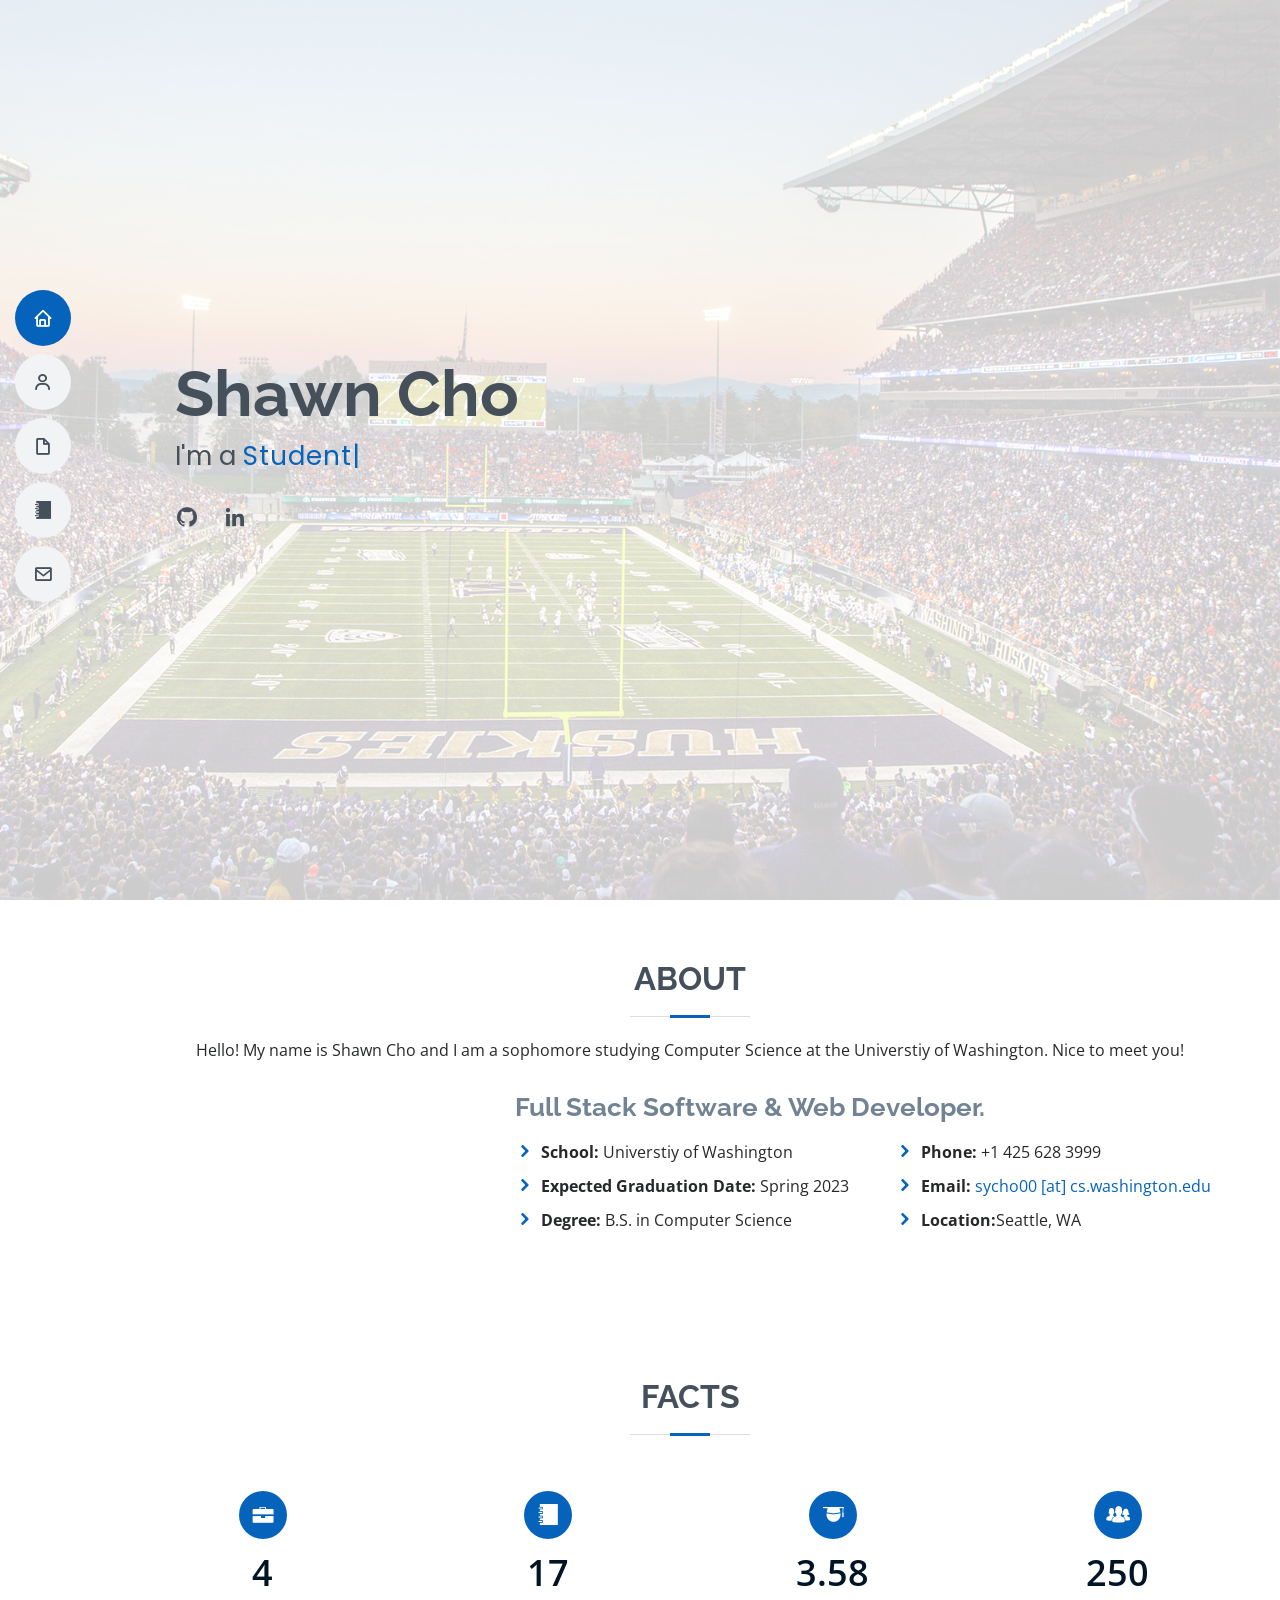
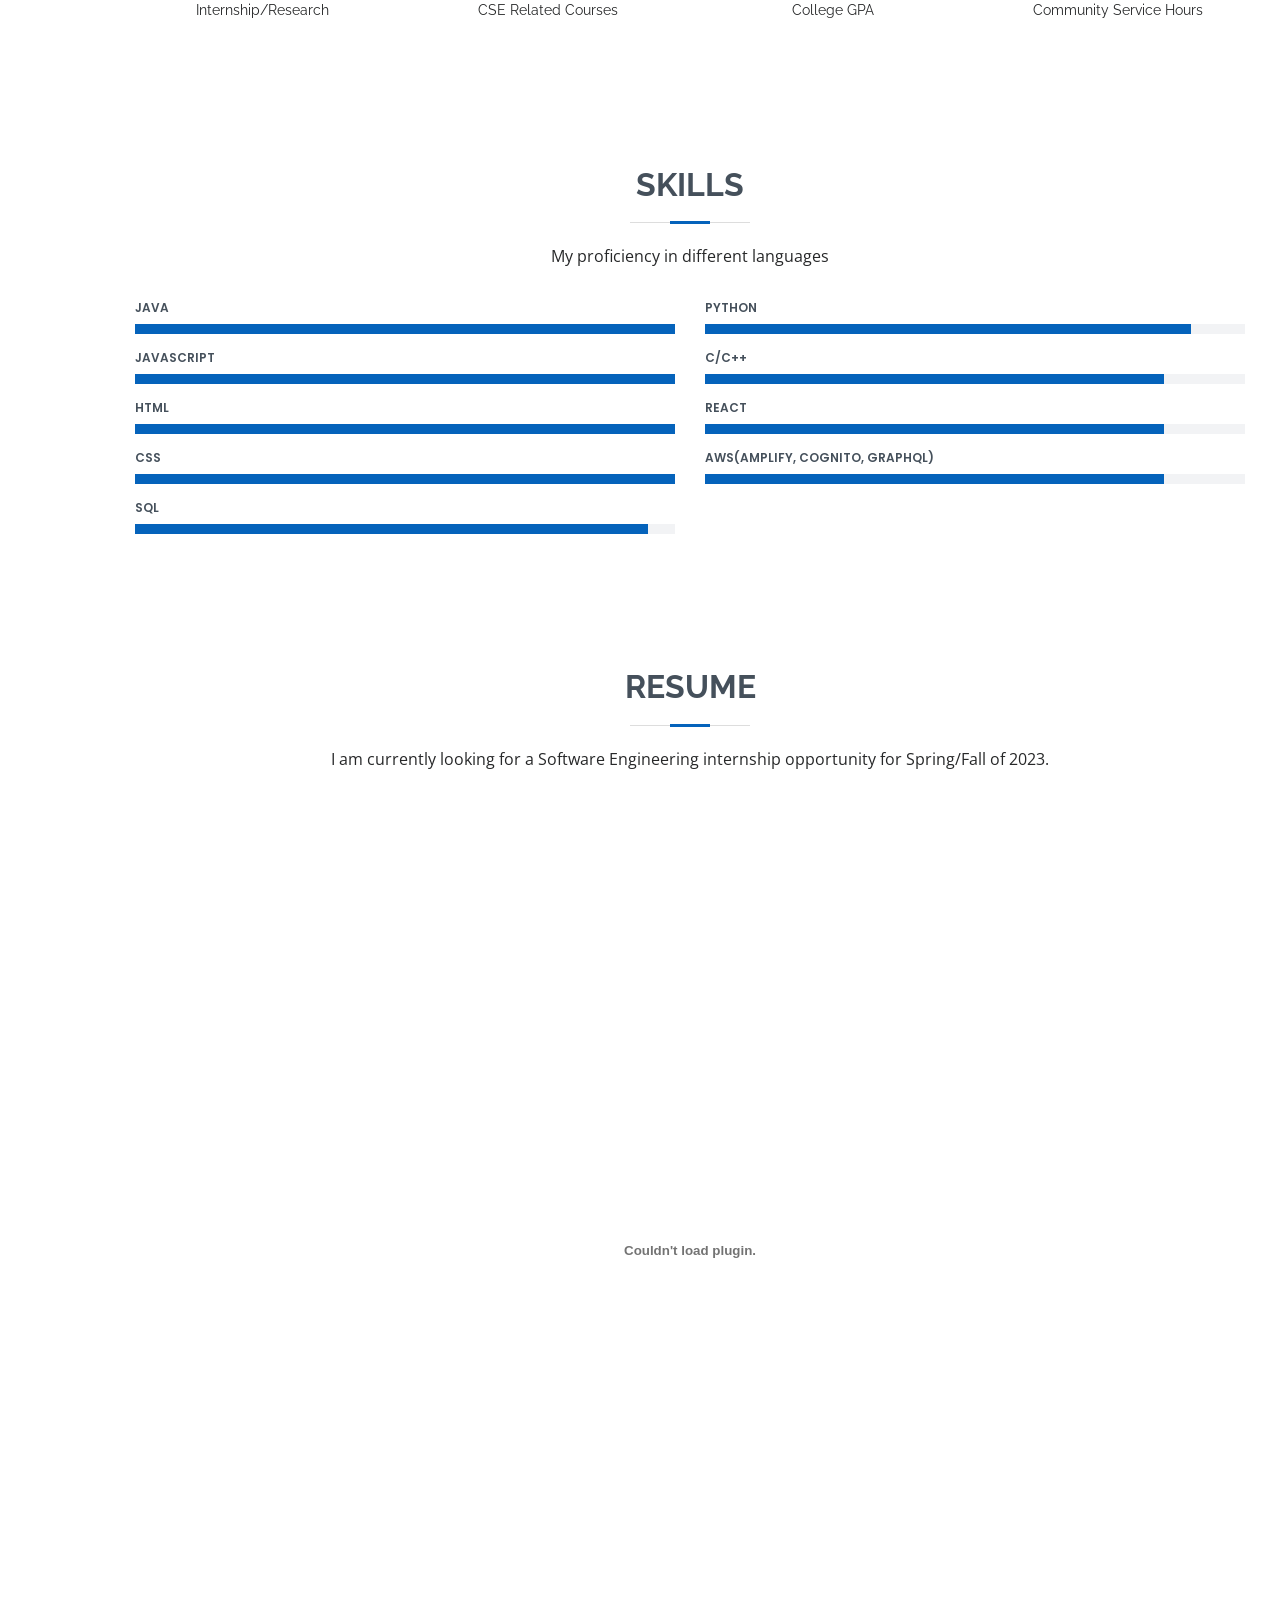
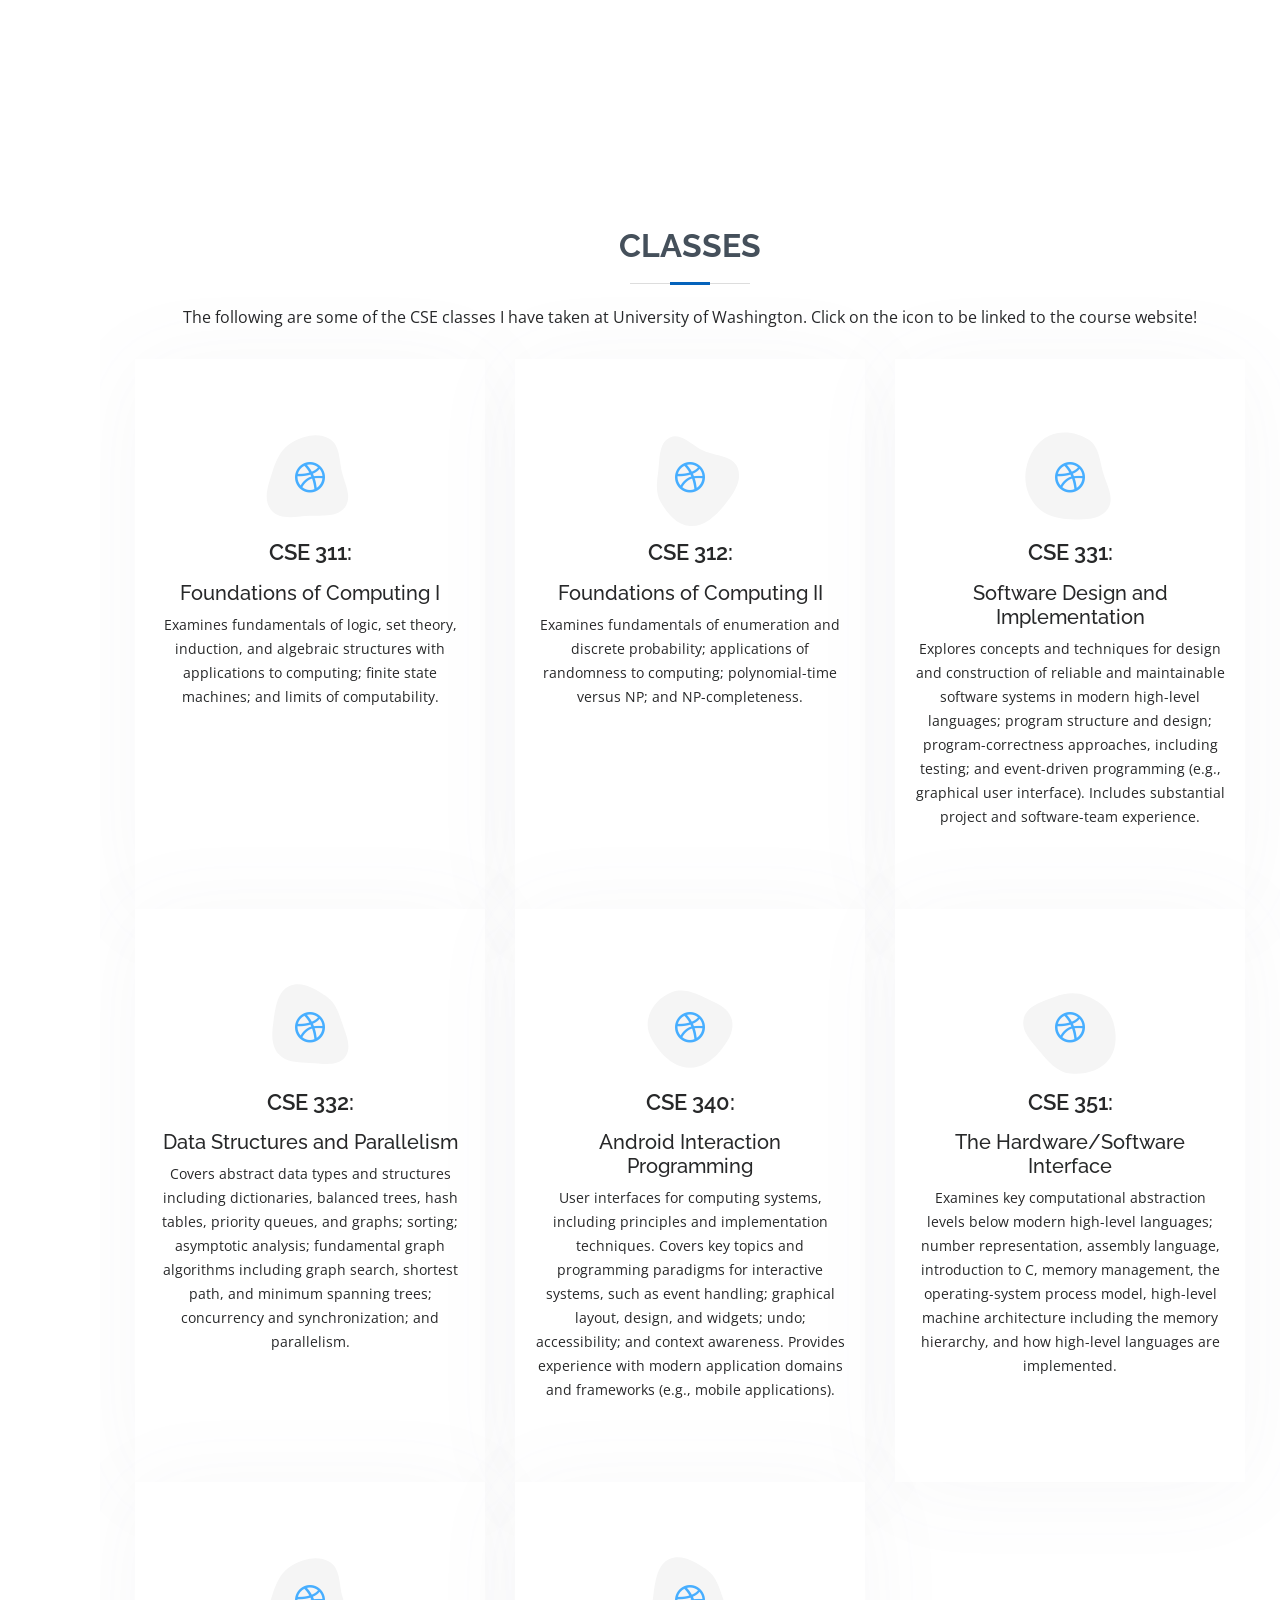
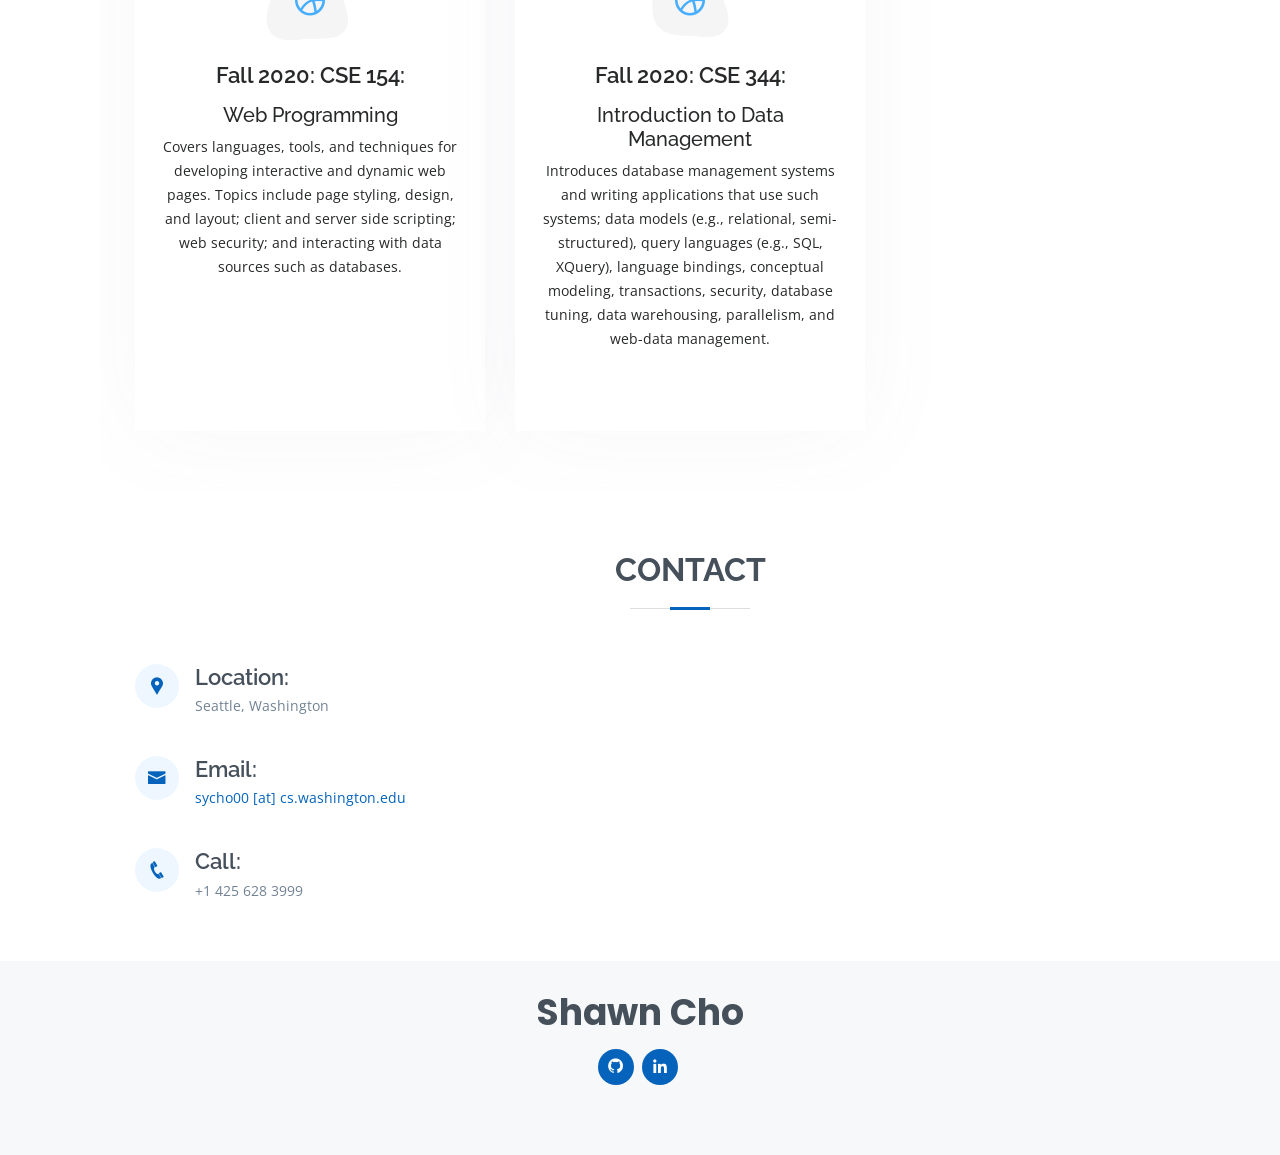
==== commit 3ffc2a12: "tempalte" ====
--- a/index.html
+++ b/index.html
@@ -1,6 +1,6 @@
 <!DOCTYPE html>
 <html lang="en">
-<!-- test push woo young may 14 2024 -->
+
 <head>
   <meta charset="utf-8">
   <meta content="width=device-width, initial-scale=1.0" name="viewport">
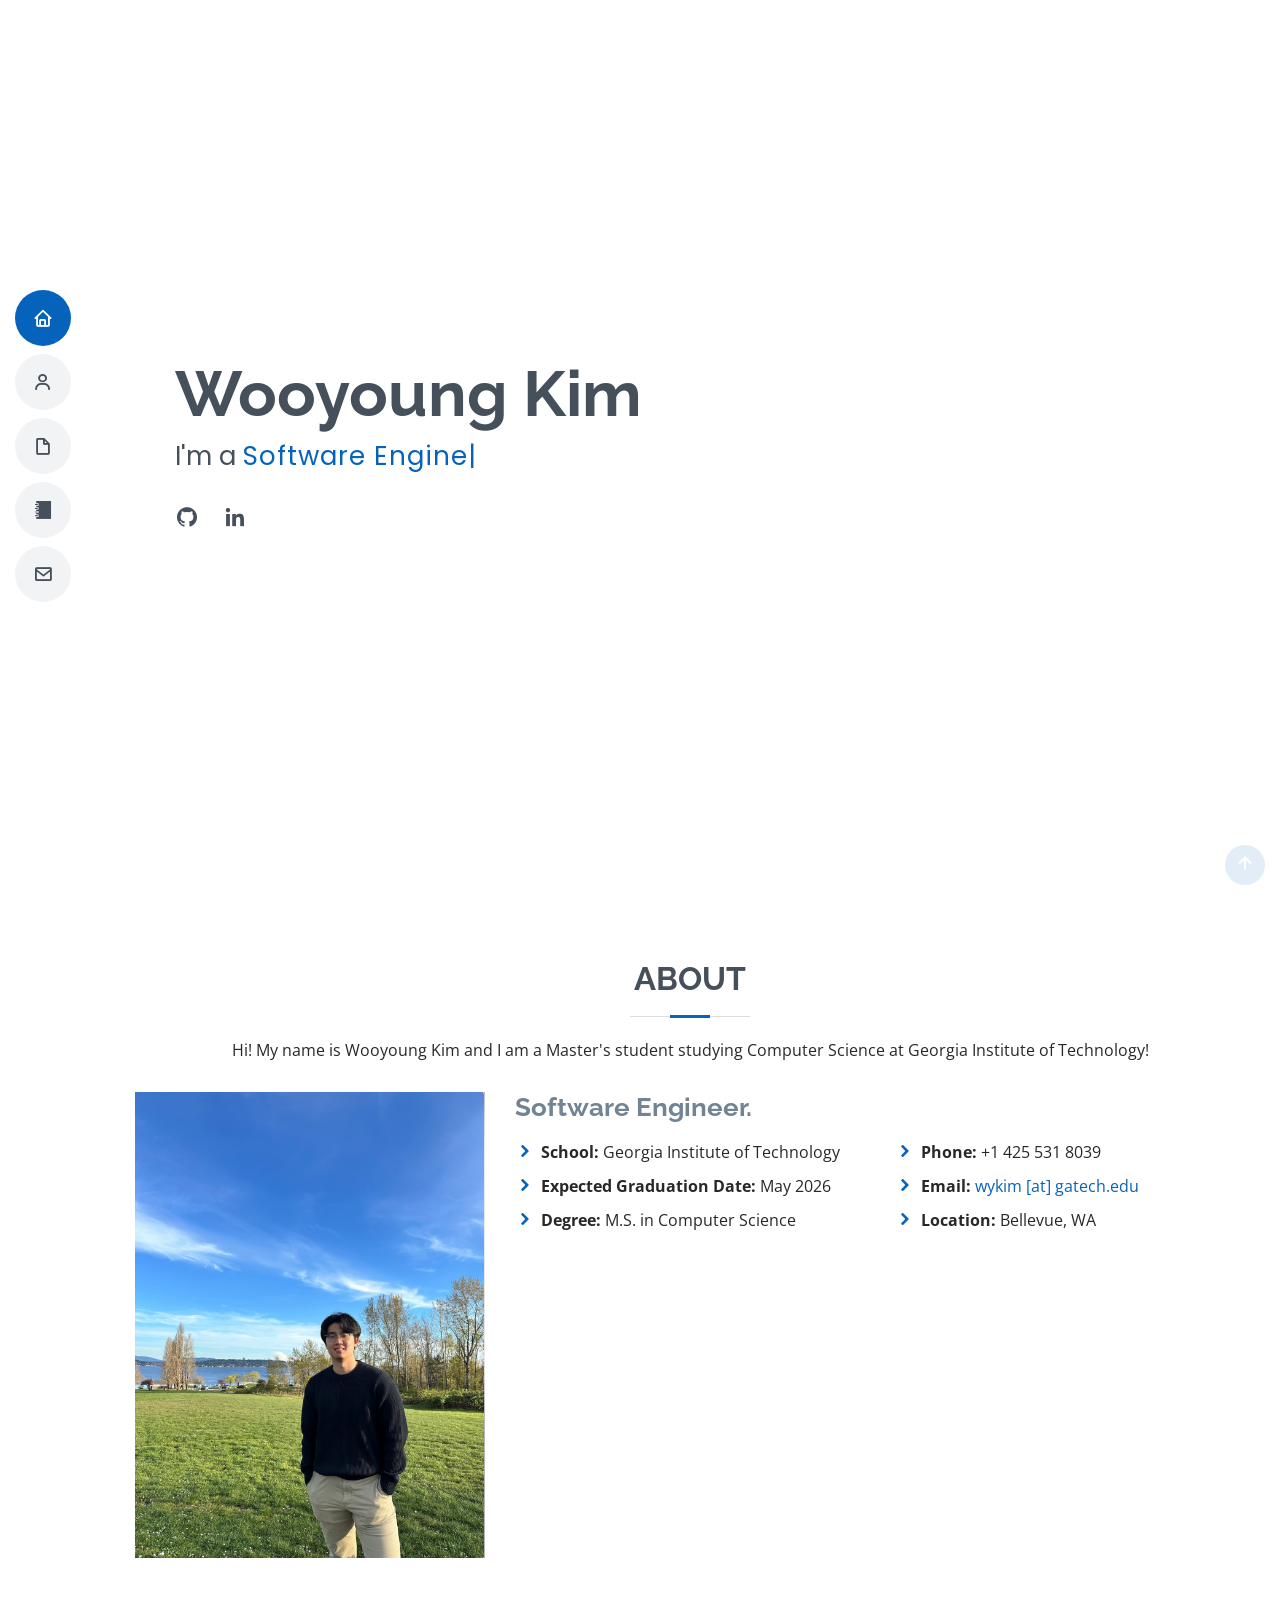
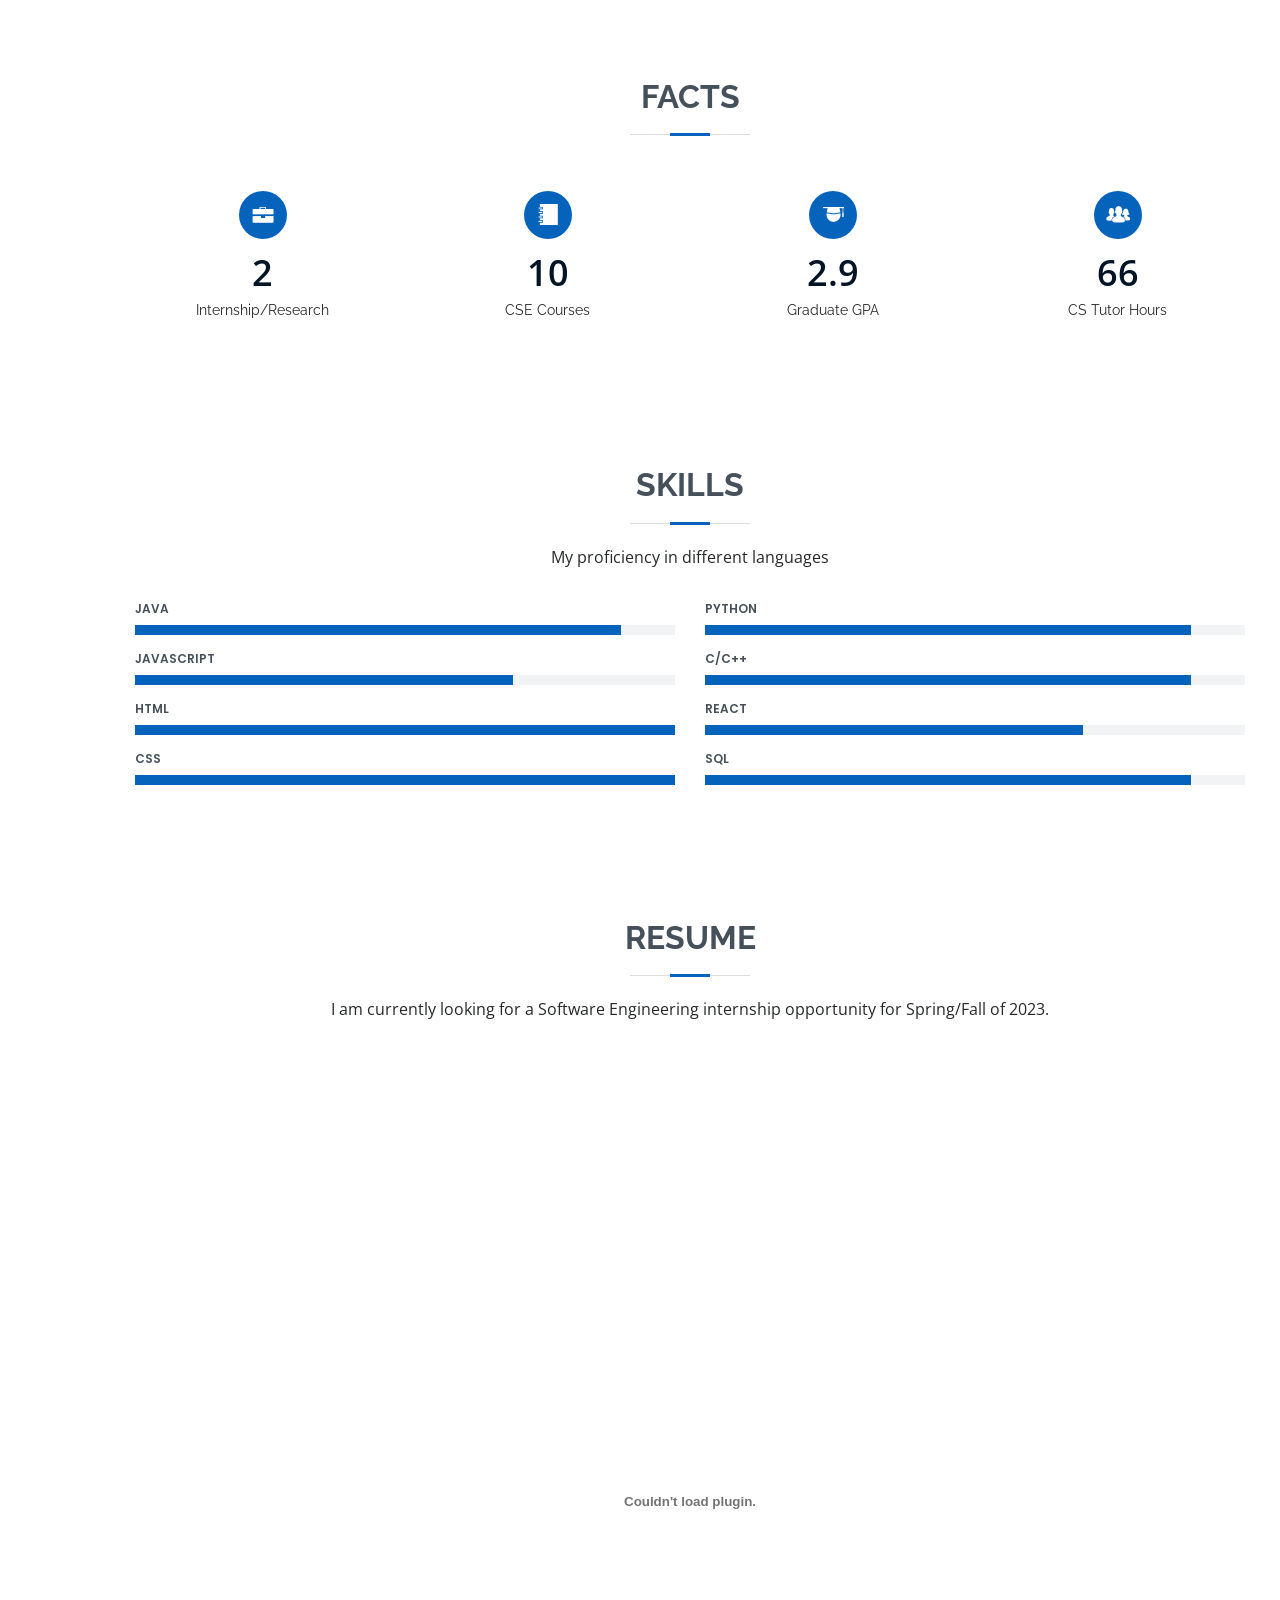
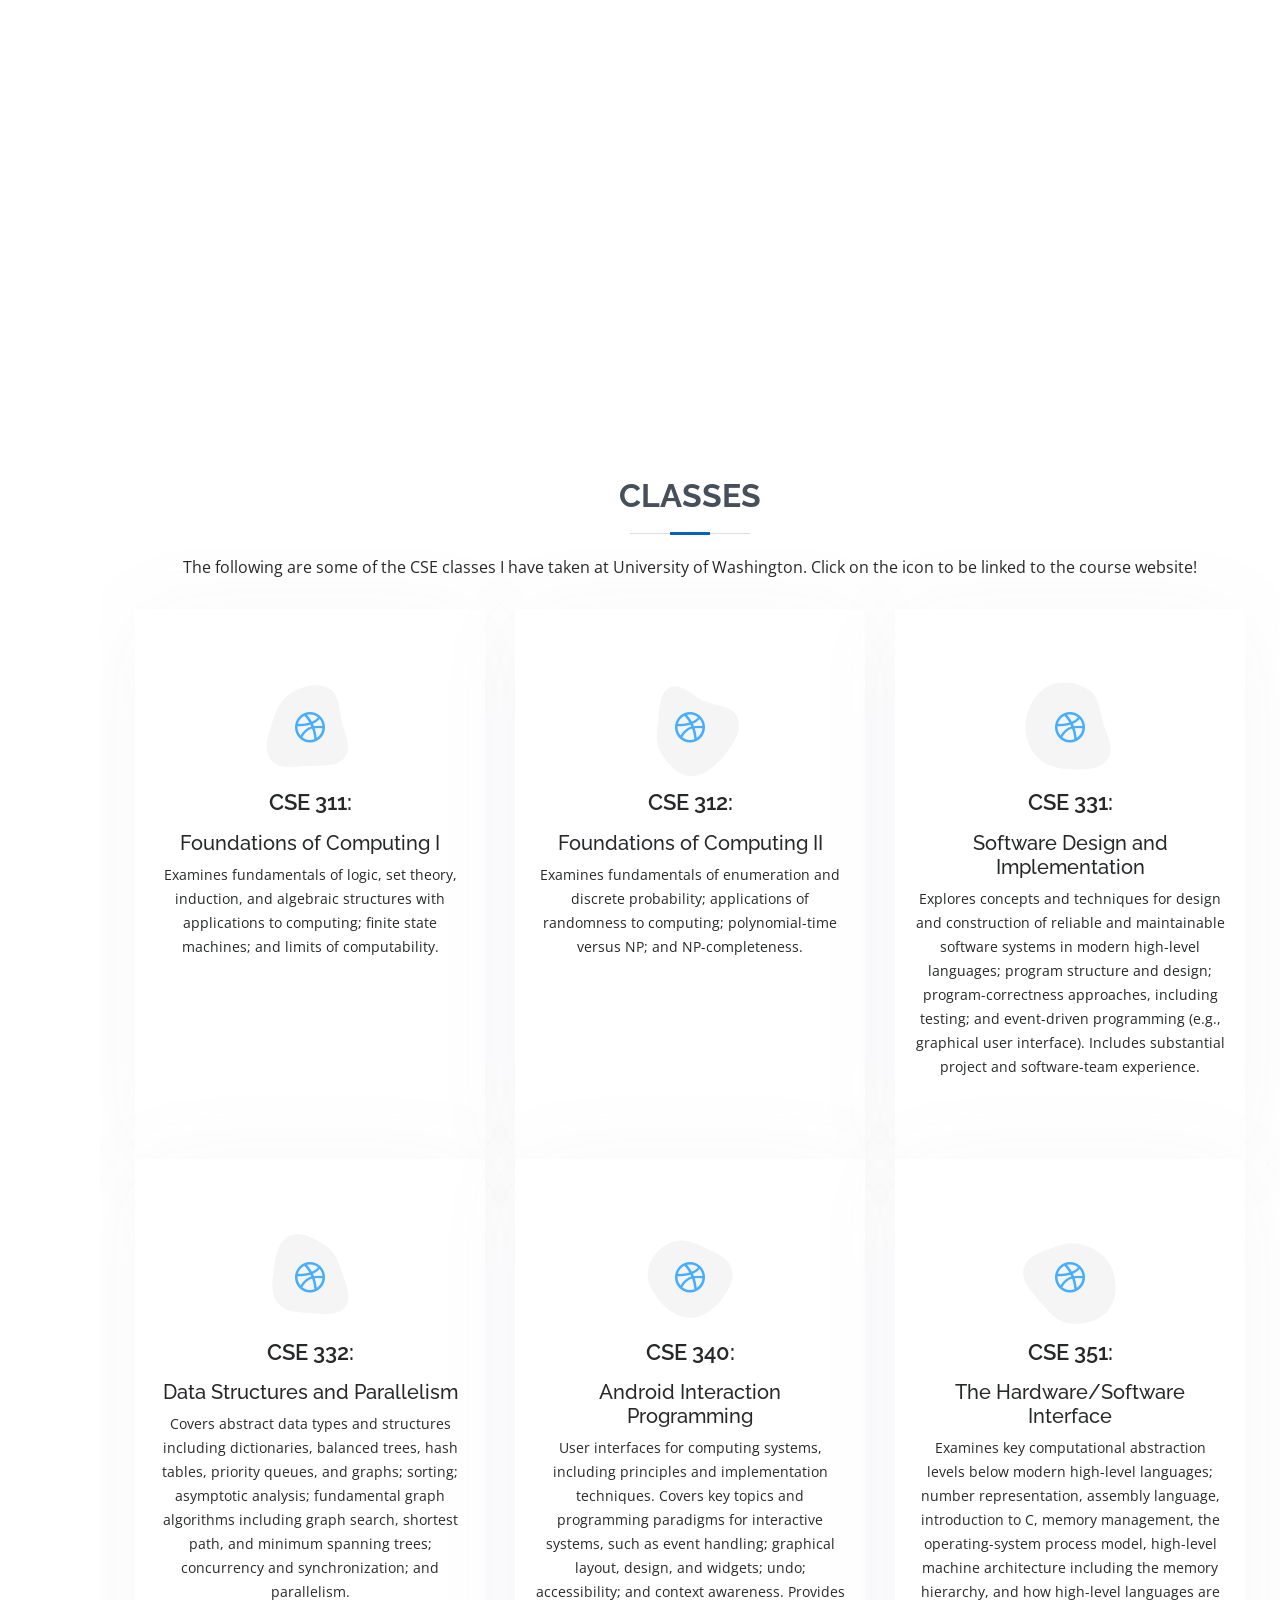
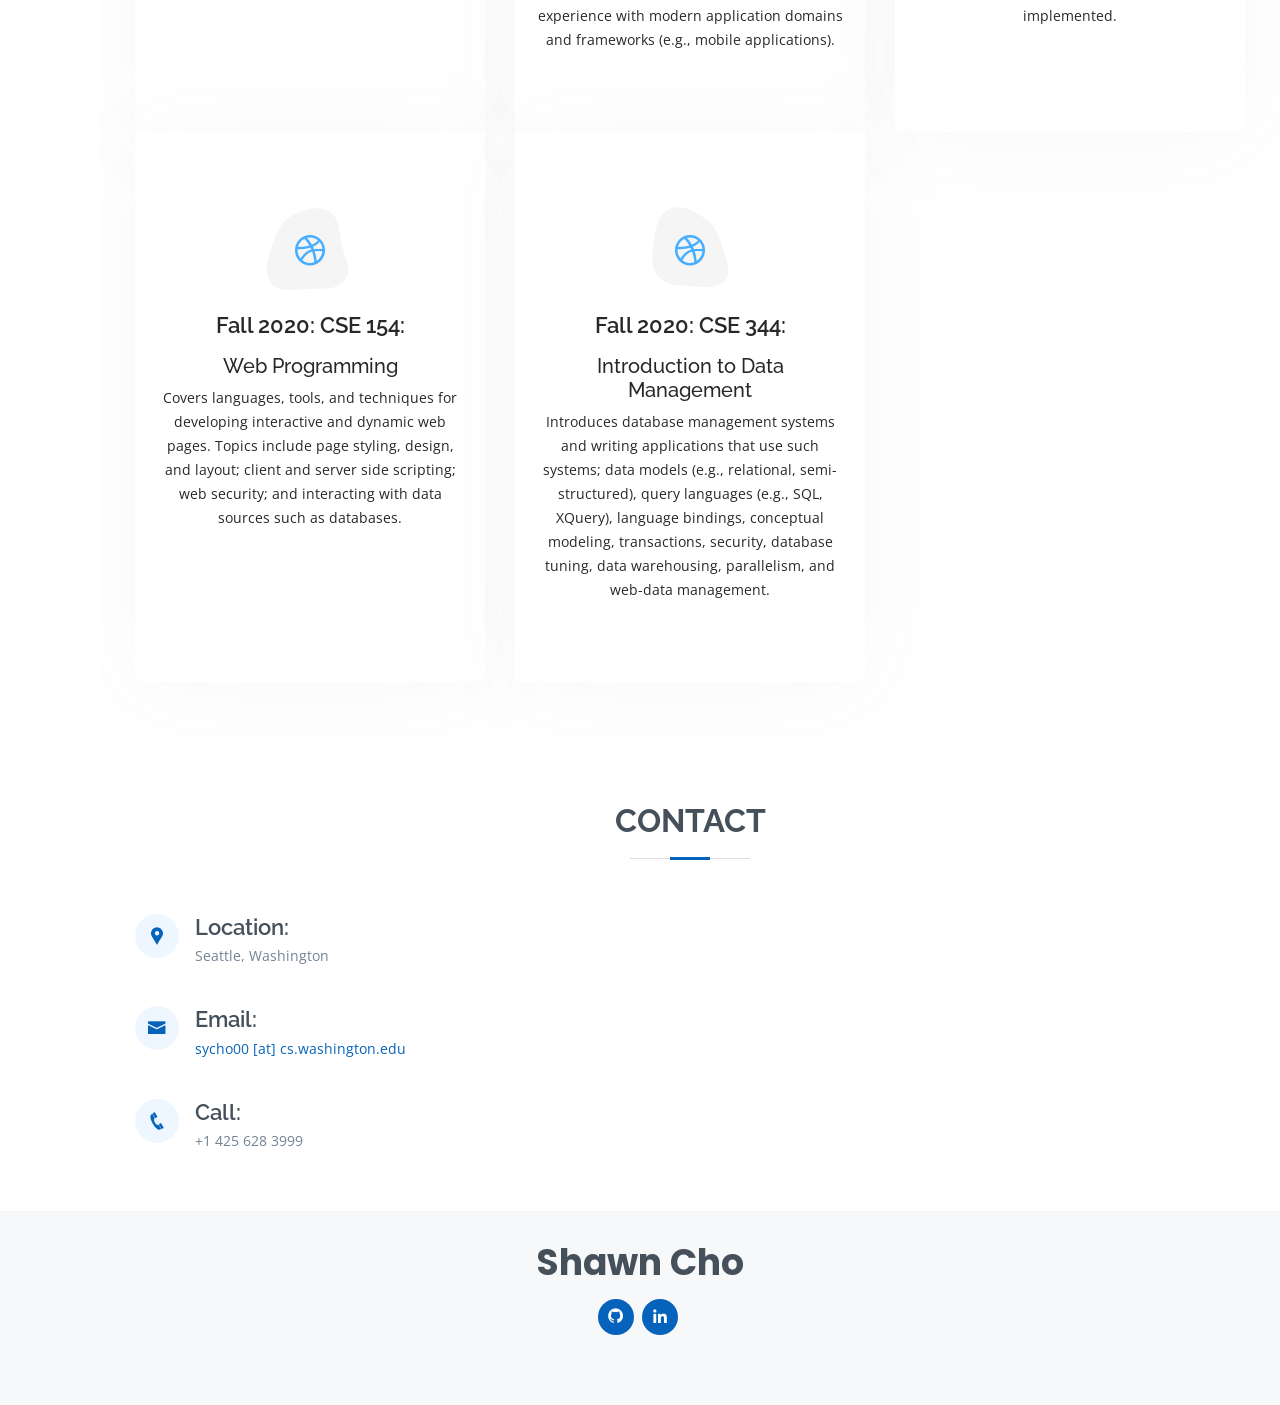
==== commit 10838321: "update info" ====
--- a/index.html
+++ b/index.html
@@ -59,11 +59,11 @@
   <!-- ======= Hero Section ======= -->
   <section id="hero" class="d-flex flex-column justify-content-center">
     <div class="container" data-aos="zoom-in" data-aos-delay="100">
-      <h1>Shawn Cho</h1>
-      <p>I'm a <span class="typed" data-typed-items="Student, Software Engineer, Teaching Assistant, Aspiring Entrepreneur"></span></p>
+      <h1>Wooyoung Kim</h1>
+      <p>I'm a <span class="typed" data-typed-items="Software Engineer, CS Tutor"></span></p>
       <div class="social-links">
-        <a href="https://github.com/ShawnCho2000" class="github"><i class="bx bxl-github"></i></a>
-        <a href="https://www.linkedin.com/in/shawncho00/" class="linkedin"><i class="bx bxl-linkedin"></i></a>
+        <a href="https://github.com/wooyoungkim012" class="github"><i class="bx bxl-github"></i></a>
+        <a href="https://www.linkedin.com/in/woo-young-kim/" class="linkedin"><i class="bx bxl-linkedin"></i></a>
       </div>
     </div>
   </section><!-- End Hero -->
@@ -76,31 +76,31 @@
 
         <div class="section-title">
           <h2>About</h2>
-          <p>Hello! My name is Shawn Cho and I am a sophomore studying Computer Science at the Universtiy of Washington. Nice to meet you!</p>
+          <p>Hi! My name is Wooyoung Kim and I am a Master's student studying Computer Science at Georgia Institute of Technology!</p>
         </div>
 
         <div class="row">
           <div class="col-lg-4">
-            <img src="assets/img/profile_pic_new.png" class="img-fluid" alt="">
+            <img src="assets/img/profile_pic.png" class="img-fluid" alt="">
           </div>
           <div class="col-lg-8 pt-4 pt-lg-0 content">
-            <h3>Full Stack Software &amp; Web Developer.</h3>
+            <h3>Software Engineer.</h3>
             <p class="font-italic">
 
             </p>
             <div class="row">
               <div class="col-lg-6">
                 <ul>
-                  <li><i class="icofont-rounded-right"></i> <strong>School:</strong> Universtiy of Washington</li>
-                  <li><i class="icofont-rounded-right"></i> <strong>Expected Graduation Date:</strong> Spring 2023</li>
-                  <li><i class="icofont-rounded-right"></i> <strong>Degree:</strong> B.S. in Computer Science</li>
+                  <li><i class="icofont-rounded-right"></i> <strong>School:</strong> Georgia Institute of Technology</li>
+                  <li><i class="icofont-rounded-right"></i> <strong>Expected Graduation Date:</strong> May 2026</li>
+                  <li><i class="icofont-rounded-right"></i> <strong>Degree:</strong> M.S. in Computer Science</li>
                 </ul>
               </div>
               <div class="col-lg-6">
                 <ul>
-                    <li><i class="icofont-rounded-right"></i> <strong>Phone:</strong> +1 425 628 3999</li>
-                    <li><i class="icofont-rounded-right"></i> <strong>Email:</strong> <a href="mailto:sycho00@cs.washington.edu">sycho00 [at] cs.washington.edu</a></li>
-                    <li><i class="icofont-rounded-right"></i> <strong>Location:</strong>Seattle, WA</li>
+                    <li><i class="icofont-rounded-right"></i> <strong>Phone:</strong> +1 425 531 8039</li>
+                    <li><i class="icofont-rounded-right"></i> <strong>Email:</strong> <a href="mailto:wykim@gatech.edu">wykim [at] gatech.edu</a></li>
+                    <li><i class="icofont-rounded-right"></i> <strong>Location:</strong> Bellevue, WA</li>
                 </ul>
               </div>
             </div>
@@ -128,7 +128,7 @@
           <div class="col-lg-3 col-md-6">
             <div class="count-box">
               <i class="icofont-briefcase"></i>
-              <span data-toggle="counter-up">4</span>
+              <span data-toggle="counter-up">2</span>
               <p>Internship/Research</p>
             </div>
           </div>
@@ -136,24 +136,24 @@
           <div class="col-lg-3 col-md-6 mt-5 mt-md-0">
             <div class="count-box">
               <i class="icofont-notebook"></i>
-              <span data-toggle="counter-up">17</span>
-              <p>CSE Related Courses</p>
+              <span data-toggle="counter-up">12</span>
+              <p>CSE Courses</p>
             </div>
           </div>
 
           <div class="col-lg-3 col-md-6 mt-5 mt-lg-0">
             <div class="count-box">
               <i class="icofont-graduate"></i>
-              <span data-toggle="counter-up">3.58</span>
-              <p>College GPA</p>
+              <span data-toggle="counter-up">3.5</span>
+              <p>Graduate GPA</p>
             </div>
           </div>
 
           <div class="col-lg-3 col-md-6 mt-5 mt-lg-0">
             <div class="count-box">
               <i class="icofont-users-alt-5"></i>
-              <span data-toggle="counter-up">250</span>
-              <p>Community Service Hours</p>
+              <span data-toggle="counter-up">80</span>
+              <p>CS Tutor Hours</p>
             </div>
           </div>
 
@@ -178,13 +178,13 @@
             <div class="progress">
               <span class="skill">Java <i class="val"></i></span>
               <div class="progress-bar-wrap">
-                <div class="progress-bar" role="progressbar" aria-valuenow="100" aria-valuemin="0" aria-valuemax="100"></div>
+                <div class="progress-bar" role="progressbar" aria-valuenow="90" aria-valuemin="0" aria-valuemax="100"></div>
               </div>
             </div>
             <div class="progress">
                 <span class="skill">JavaScript <i class="val"></i></span>
                 <div class="progress-bar-wrap">
-                  <div class="progress-bar" role="progressbar" aria-valuenow="100" aria-valuemin="0" aria-valuemax="100"></div>
+                  <div class="progress-bar" role="progressbar" aria-valuenow="70" aria-valuemin="0" aria-valuemax="100"></div>
                 </div>
               </div>
 
@@ -202,12 +202,7 @@
               </div>
             </div>
 
-            <div class="progress">
-                <span class="skill">SQL <i class="val"></i></span>
-                <div class="progress-bar-wrap">
-                  <div class="progress-bar" role="progressbar" aria-valuenow="95" aria-valuemin="0" aria-valuemax="100"></div>
-                </div>
-              </div>
+            
 
 
 
@@ -225,21 +220,27 @@
             <div class="progress">
               <span class="skill">C/C++ <i class="val"></i></span>
               <div class="progress-bar-wrap">
-                <div class="progress-bar" role="progressbar" aria-valuenow="85" aria-valuemin="0" aria-valuemax="100"></div>
+                <div class="progress-bar" role="progressbar" aria-valuenow="90" aria-valuemin="0" aria-valuemax="100"></div>
               </div>
             </div>
             <div class="progress">
                 <span class="skill">React <i class="val"></i></span>
                 <div class="progress-bar-wrap">
-                  <div class="progress-bar" role="progressbar" aria-valuenow="85" aria-valuemin="0" aria-valuemax="100"></div>
+                  <div class="progress-bar" role="progressbar" aria-valuenow="70" aria-valuemin="0" aria-valuemax="100"></div>
                 </div>
               </div>
               <div class="progress">
+                <span class="skill">SQL <i class="val"></i></span>
+                <div class="progress-bar-wrap">
+                  <div class="progress-bar" role="progressbar" aria-valuenow="90" aria-valuemin="0" aria-valuemax="100"></div>
+                </div>
+              </div>
+              <!-- <div class="progress">
                 <span class="skill">AWS(Amplify, Cognito, GraphQL) <i class="val"></i></span>
                 <div class="progress-bar-wrap">
                   <div class="progress-bar" role="progressbar" aria-valuenow="85" aria-valuemin="0" aria-valuemax="100"></div>
                 </div>
-              </div>
+              </div> -->
 
           </div>
 
@@ -264,7 +265,7 @@
                 <meta name="viewport" content="width=device-width">
           </head>
           <body>
-            <object data="assets/img/Shawn_Cho_Resume_2021.pdf" type="application/pdf" style="min-height:100vh;width:100%"></object>
+            <object data="assets/img/Kim_Wooyoung_Resume.pdf" type="application/pdf" style="min-height:100vh;width:100%"></object>
             <!-- <iframe width="100%" height="1500px" src="https://docs.google.com/document/d/e/2PACX-1vQaRO0AXxVGHYBcLvPyJU-a5zY6aifAgnLznigLnakLbCIgA-lxjxx6RoTnARPBz7Evz-RGnJK8hDfS/pub?embedded=true"></iframe>-->
           </body>
 
--- a/assets/css/style.css
+++ b/assets/css/style.css
@@ -251,7 +251,7 @@
 #hero {
   width: 100%;
   height: 100vh;
-  background: url("../img/Husky.jpg") top right no-repeat;
+  background: url("../img/rainier.png") top right no-repeat;
   background-size: cover;
   position: relative;
 }
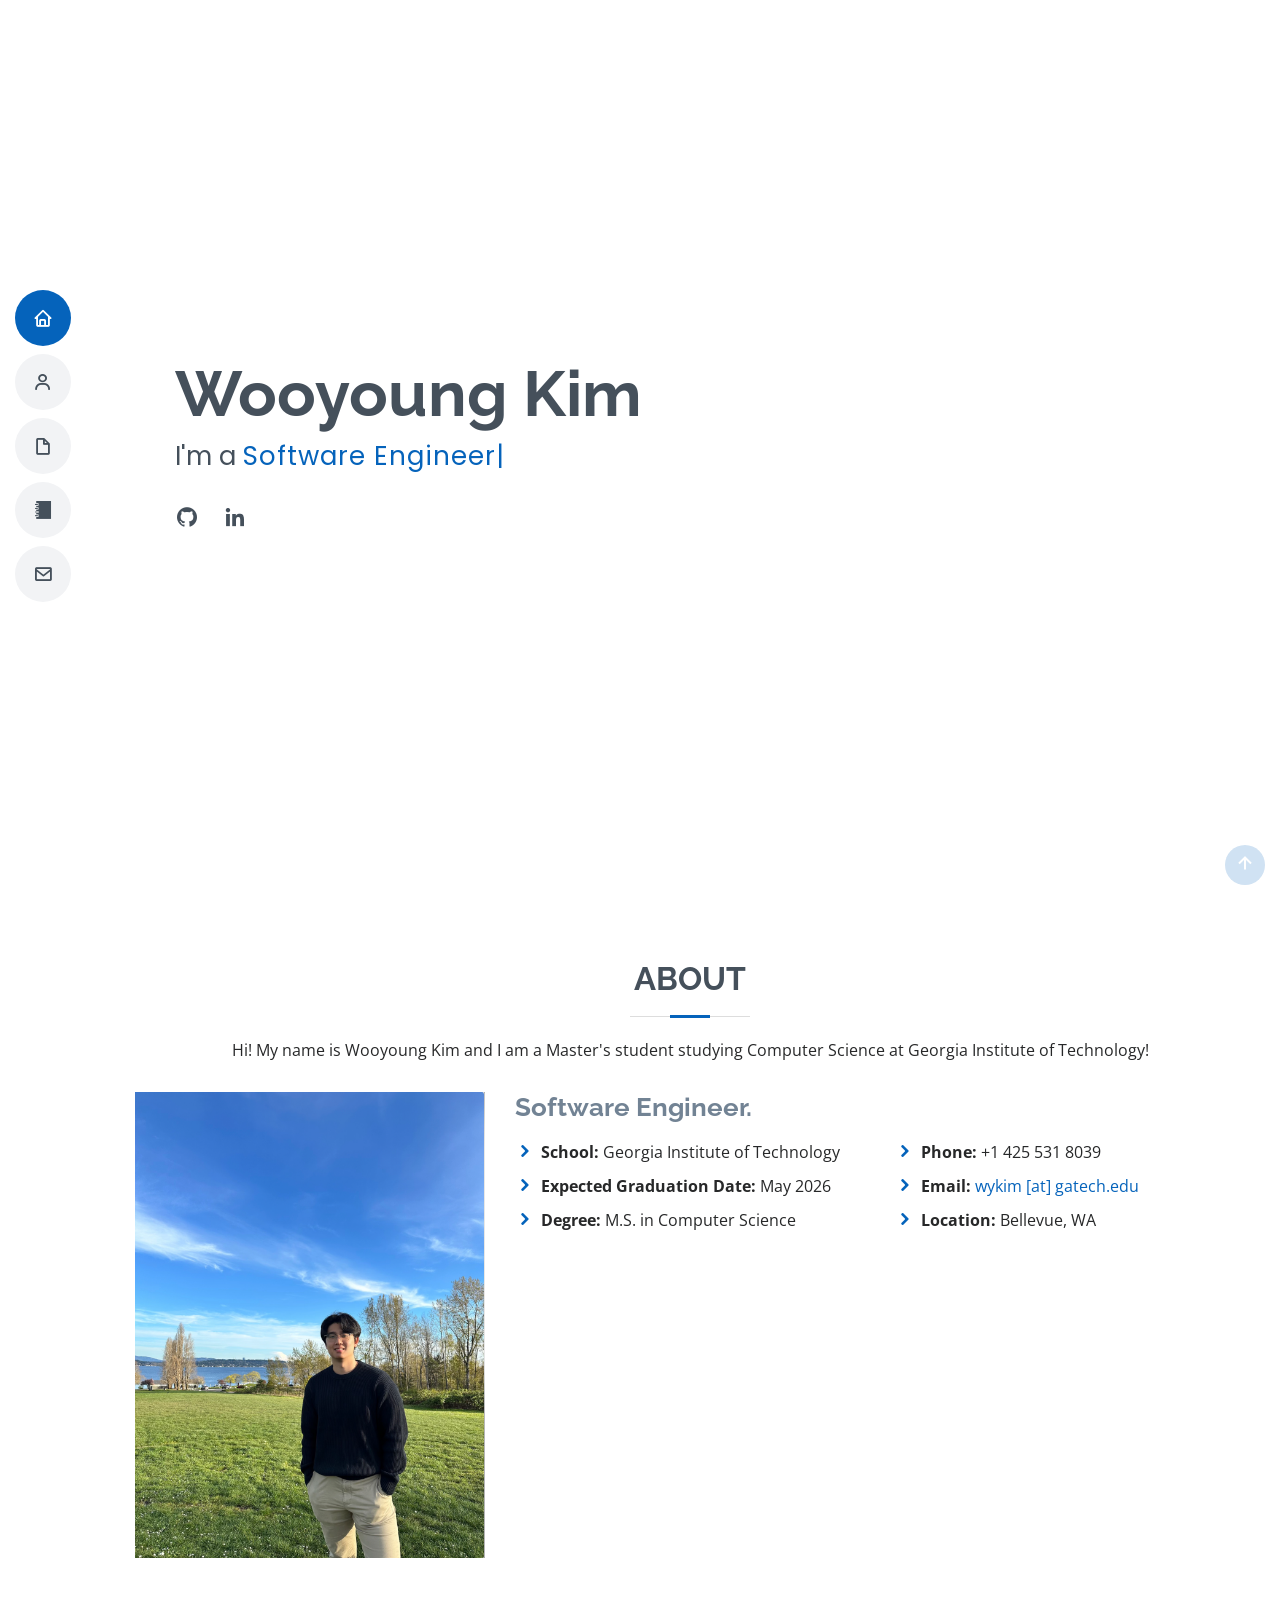
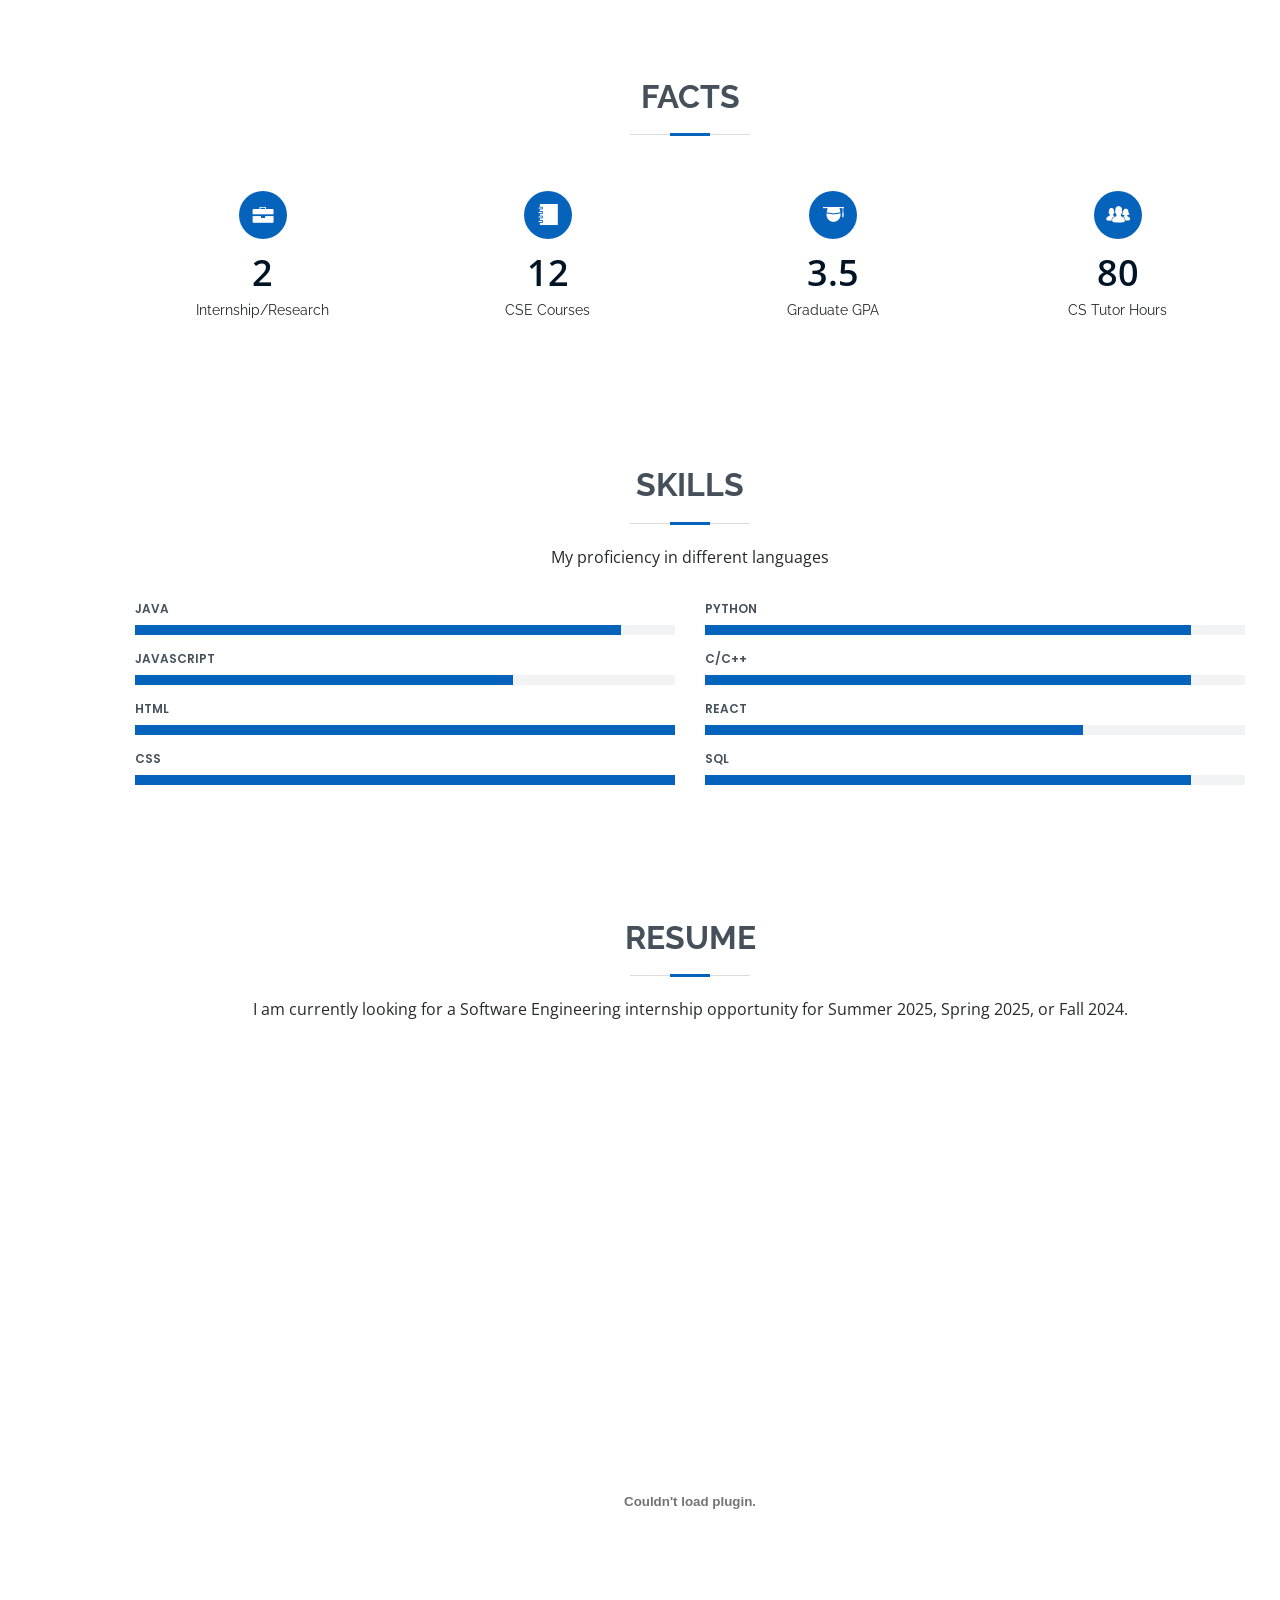
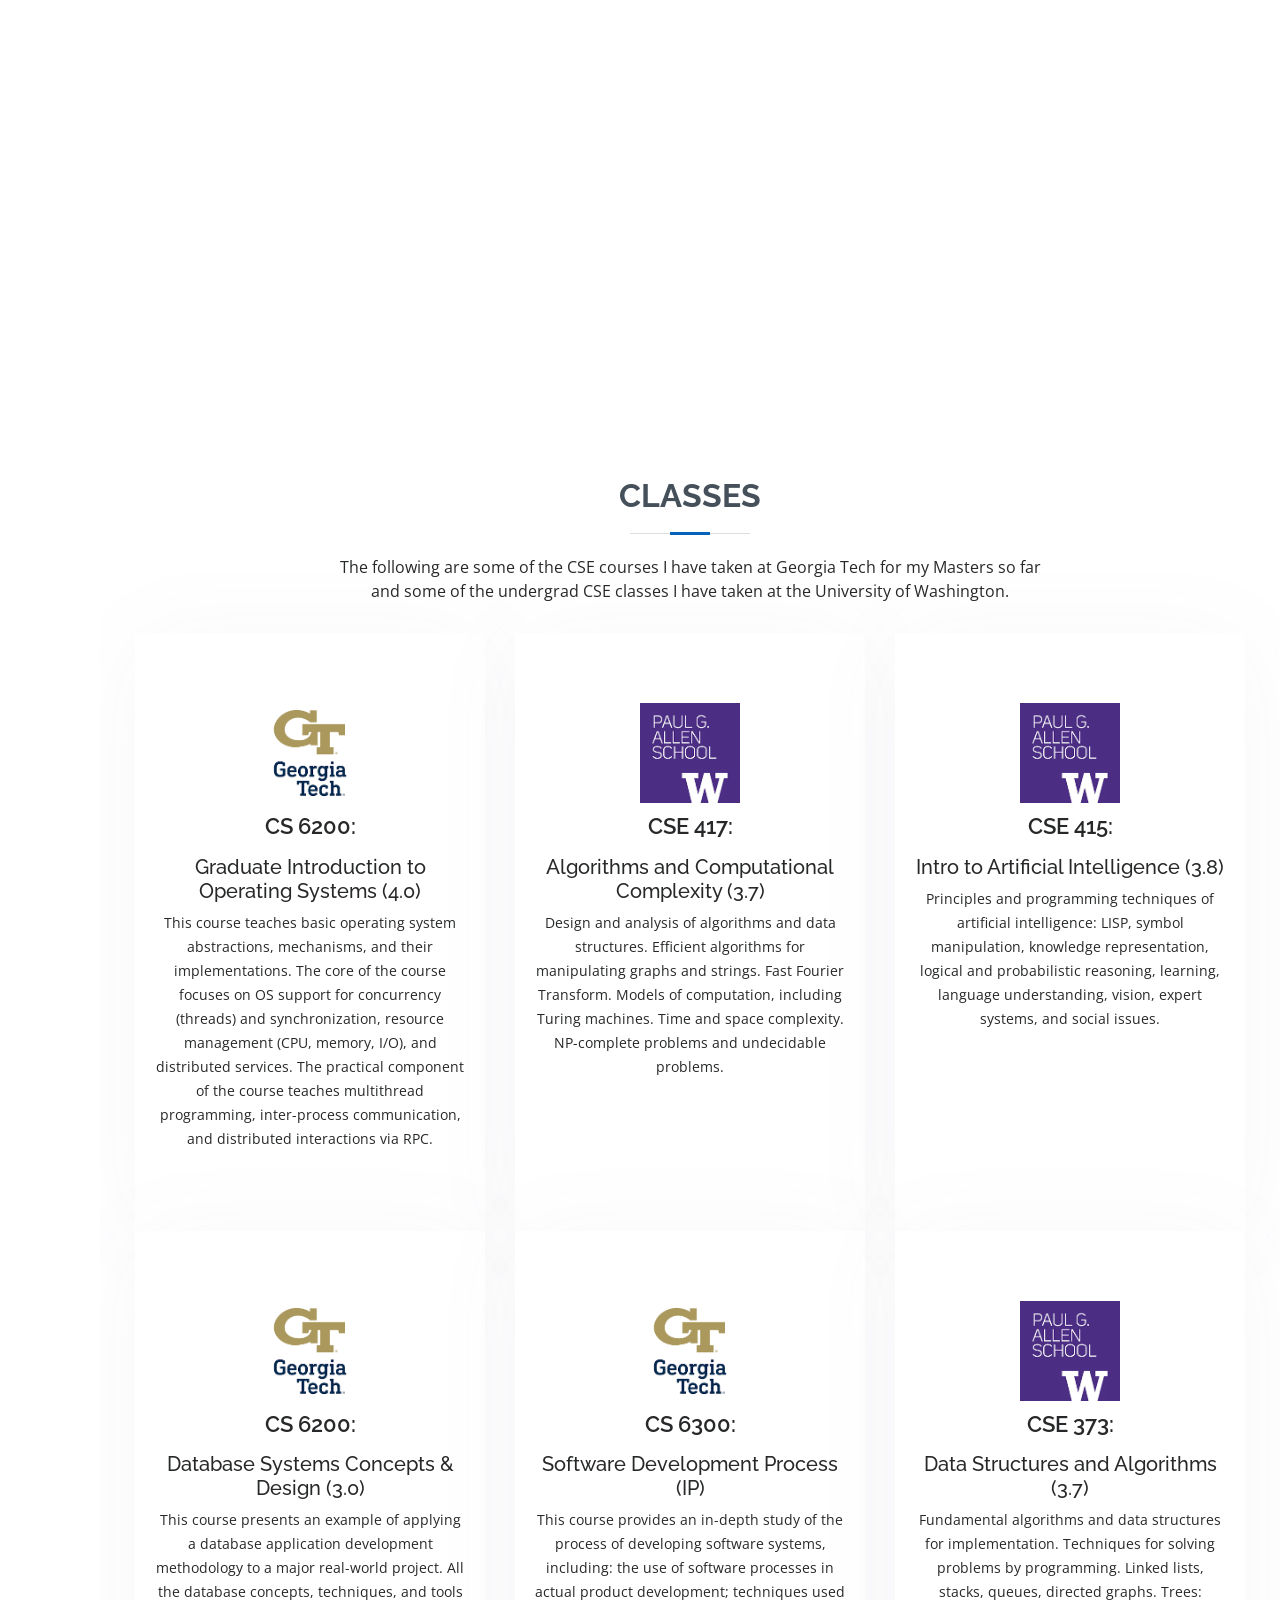
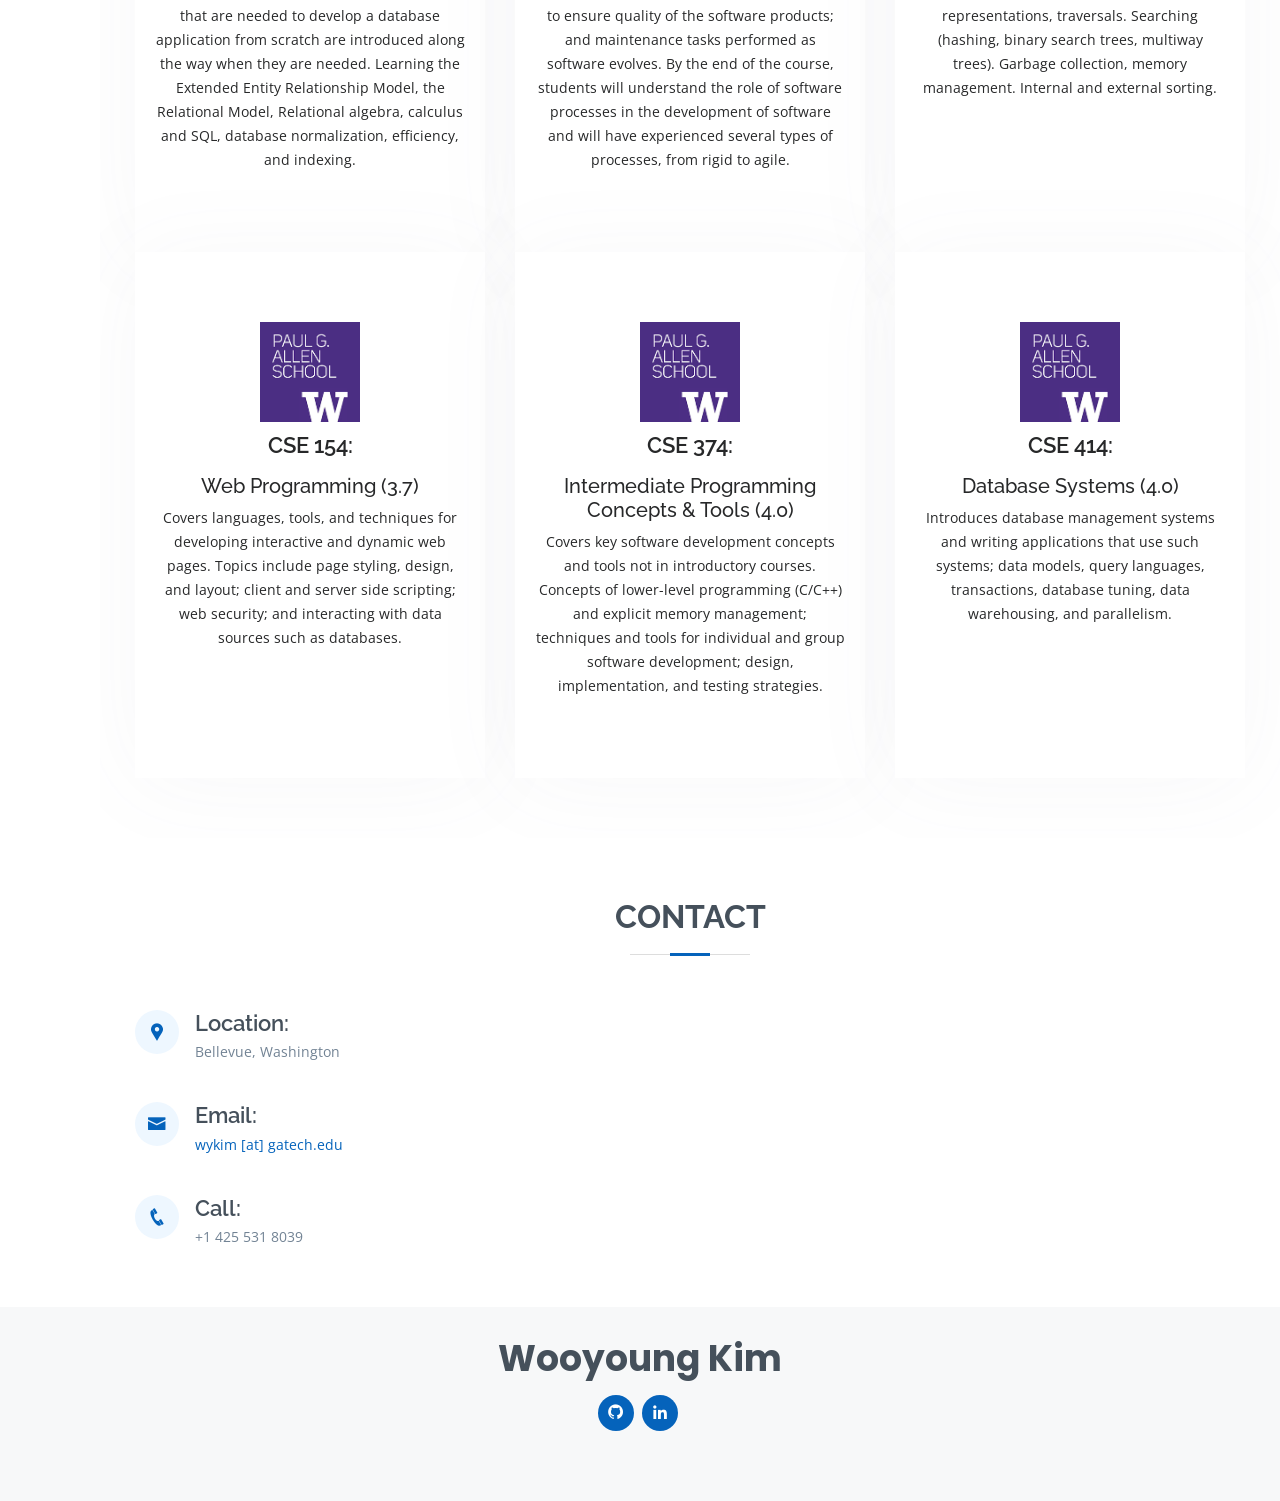
==== commit 73bf13b8: "done" ====
--- a/index.html
+++ b/index.html
@@ -5,7 +5,7 @@
   <meta charset="utf-8">
   <meta content="width=device-width, initial-scale=1.0" name="viewport">
 
-  <title>Shawn Cho</title>
+  <title>Wooyoung Kim</title>
   <meta content="" name="descriptison">
   <meta content="" name="keywords">
 
@@ -60,7 +60,7 @@
   <section id="hero" class="d-flex flex-column justify-content-center">
     <div class="container" data-aos="zoom-in" data-aos-delay="100">
       <h1>Wooyoung Kim</h1>
-      <p>I'm a <span class="typed" data-typed-items="Software Engineer, CS Tutor"></span></p>
+      <p>I'm a <span class="typed" data-typed-items="Software Engineer, CS Tutor, Grad Student"></span></p>
       <div class="social-links">
         <a href="https://github.com/wooyoungkim012" class="github"><i class="bx bxl-github"></i></a>
         <a href="https://www.linkedin.com/in/woo-young-kim/" class="linkedin"><i class="bx bxl-linkedin"></i></a>
@@ -255,7 +255,7 @@
 
         <div class="section-title">
           <h2>Resume</h2>
-          <p>I am currently looking for a Software Engineering internship opportunity for Spring/Fall of 2023.</p>
+          <p>I am currently looking for a Software Engineering internship opportunity for Summer 2025, Spring 2025, or Fall 2024.</p>
         </div>
         <!-- <iframe src="assets/img/Shawn_Cho_Resume.pdf" width="100%" height="1500px"></iframe> -->
 
@@ -488,7 +488,9 @@
 
         <div class="section-title">
           <h2>Classes</h2>
-          <p>The following are some of the CSE classes I have taken at University of Washington. Click on the icon to be linked to the course website!</p>
+          <p>The following are some of the CSE courses I have taken at Georgia Tech for my Masters so far
+            <br>and some of the undergrad CSE classes I have taken at the University of Washington.</p>
+          
         </div>
 
         <div class="row">
@@ -496,114 +498,144 @@
           <div class="col-lg-4 col-md-6 d-flex align-items-stretch" data-aos="zoom-in" data-aos-delay="100">
             <div class="icon-box iconbox-blue">
               <div class="icon">
-                <svg width="100" height="100" viewBox="0 0 600 600" xmlns="http://www.w3.org/2000/svg">
+                <!-- <svg width="100" height="100" viewBox="0 0 600 600" xmlns="http://www.w3.org/2000/svg">
                   <path stroke="none" stroke-width="0" fill="#f5f5f5" d="M300,521.0016835830174C376.1290562159157,517.8887921683347,466.0731472004068,529.7835943286574,510.70327084640275,468.03025145048787C554.3714126377745,407.6079735673963,508.03601936045806,328.9844924480964,491.2728898941984,256.3432110539036C474.5976632858925,184.082847569629,479.9380746630129,96.60480741107993,416.23090153303,58.64404602377083C348.86323505073057,18.502131276798302,261.93793281208167,40.57373210992963,193.5410806939664,78.93577620505333C130.42746243093433,114.334589627462,98.30271207620316,179.96522072025542,76.75703585869454,249.04625023123273C51.97151888228291,328.5150500222984,13.704378332031375,421.85034740162234,66.52175969318436,486.19268352777647C119.04800174914682,550.1803526380478,217.28368757567262,524.383925680826,300,521.0016835830174"></path>
-                </svg>
-                <a href="https://courses.cs.washington.edu/courses/cse311/"><i class="bx bxl-dribbble"></i></a>
-              </div>
-              <h4>CSE 311:</h4>
-              <h5>Foundations of Computing I</h5>
-              <p>Examines fundamentals of logic, set theory, induction, and algebraic structures with applications to computing; finite state machines; and limits of computability. </p>
-            </div>
-          </div>
-
-          <div class="col-lg-4 col-md-6 d-flex align-items-stretch" data-aos="zoom-in" data-aos-delay="200">
-              <div class="icon-box iconbox-blue">
-                <div class="icon">
-                  <svg width="100" height="100" viewBox="0 0 600 600" xmlns="http://www.w3.org/2000/svg">
-                    <path stroke="none" stroke-width="0" fill="#f5f5f5"  d="M300,582.0697525312426C382.5290701553225,586.8405444964366,449.9789794690241,525.3245884688669,502.5850820975895,461.55621195738473C556.606425686781,396.0723002908107,615.8543463187945,314.28637112970534,586.6730223649479,234.56875336149918C558.9533121215079,158.8439757836574,454.9685369536778,164.00468322053177,381.49747125262974,130.76875717737553C312.15926192815925,99.40240125094834,248.97055460311594,18.661163978235184,179.8680185752513,50.54337015887873C110.5421016452524,82.52863877960104,119.82277516462835,180.83849132639028,109.12597500060166,256.43424936330496C100.08760227029461,320.3096726198365,92.17705696193138,384.0621239912766,124.79988738764834,439.7174275375508C164.83382741302287,508.01625554203684,220.96474134820875,577.5009287672846,300,582.0697525312426"></path>
-                  </svg>
-                  <a href="https://courses.cs.washington.edu/courses/cse312/"><i class="bx bxl-dribbble"></i></a>
-                </div>
-                <h4>CSE 312:</h4>
-                <h5>Foundations of Computing II</h5>
-                <p>Examines fundamentals of enumeration and discrete probability; applications of randomness to computing; polynomial-time versus NP; and NP-completeness.</p>
-              </div>
-            </div>
-
-            <div class="col-lg-4 col-md-6 d-flex align-items-stretch" data-aos="zoom-in" data-aos-delay="300">
-                <div class="icon-box iconbox-blue">
-                  <div class="icon">
-                    <svg width="100" height="100" viewBox="0 0 600 600" xmlns="http://www.w3.org/2000/svg">
-                      <path stroke="none" stroke-width="0" fill="#f5f5f5" d="M300,541.5067337569781C382.14930387511276,545.0595476570109,479.8736841581634,548.3450877840088,526.4010558755058,480.5488172755941C571.5218469581645,414.80211281144784,517.5187510058486,332.0715597781072,496.52539010469104,255.14436215662573C477.37192572678356,184.95920475031193,473.57363656557914,105.61284051026155,413.0603344069578,65.22779650032875C343.27470386102294,18.654635553484475,251.2091493199835,5.337323636656869,175.0934190732945,40.62881213300186C97.87086631185822,76.43348514350839,51.98124368387456,156.15599469081315,36.44837278890362,239.84606092416172C21.716077023791087,319.22268207091537,43.775223500013084,401.1760424656574,96.891909868211,461.97329694683043C147.22146801428983,519.5804099606455,223.5754009179313,538.201503339737,300,541.5067337569781"></path>
-                    </svg>
-                    <a href="https://courses.cs.washington.edu/courses/cse331/"><i class="bx bxl-dribbble"></i></a>
-                  </div>
-                  <h4>CSE 331:</h4>
-                  <h5>Software Design and Implementation</h5>
-                  <p>Explores concepts and techniques for design and construction of reliable and maintainable software systems in modern high-level languages; program structure and design; program-correctness approaches, including testing; and event-driven programming (e.g., graphical user interface). Includes substantial project and software-team experience.</p>
-                </div>
-              </div>
-
-              <div class="col-lg-4 col-md-6 d-flex align-items-stretch" data-aos="zoom-in" data-aos-delay="400">
-                  <div class="icon-box iconbox-blue">
-                    <div class="icon">
-                      <svg width="100" height="100" viewBox="0 0 600 600" xmlns="http://www.w3.org/2000/svg">
-                        <path stroke="none" stroke-width="0" fill="#f5f5f5" d="M300,503.46388370962813C374.79870501325706,506.71871716319447,464.8034551963731,527.1746412648533,510.4981551193396,467.86667711651364C555.9287308511215,408.9015244558933,512.6030010748507,327.5744911775523,490.211057578863,256.5855673507754C471.097692560561,195.9906835881958,447.69079081568157,138.11976852964426,395.19560036434837,102.3242989838813C329.3053358748298,57.3949838291264,248.02791733380457,8.279543830951368,175.87071277845988,42.242879143198664C103.41431057327972,76.34704239035025,93.79494320519305,170.9812938413882,81.28167332365135,250.07896920659033C70.17666984294237,320.27484674793965,64.84698225790005,396.69656628748305,111.28512138212992,450.4950937839243C156.20124167950087,502.5303643271138,231.32542653798444,500.4755392045468,300,503.46388370962813"></path>
-                      </svg>
-                      <a href="https://courses.cs.washington.edu/courses/cse332/"><i class="bx bxl-dribbble"></i></a>
-                    </div>
-                    <h4>CSE 332:</h4>
-                    <h5>Data Structures and Parallelism</h5>
-                    <p>Covers abstract data types and structures including dictionaries, balanced trees, hash tables, priority queues, and graphs; sorting; asymptotic analysis; fundamental graph algorithms including graph search, shortest path, and minimum spanning trees; concurrency and synchronization; and parallelism.</p>
-                  </div>
-                </div>
-
-                <div class="col-lg-4 col-md-6 d-flex align-items-stretch" data-aos="zoom-in" data-aos-delay="500">
-                    <div class="icon-box iconbox-blue">
-                      <div class="icon">
-                        <svg width="100" height="100" viewBox="0 0 600 600" xmlns="http://www.w3.org/2000/svg">
-                          <path stroke="none" stroke-width="0" fill="#f5f5f5" d="M300,532.3542879108572C369.38199826031484,532.3153073249985,429.10787420159085,491.63046689027357,474.5244479745417,439.17860296908856C522.8885846962883,383.3225815378663,569.1668002868075,314.3205725914397,550.7432151929288,242.7694973846089C532.6665558377875,172.5657663291529,456.2379748765914,142.6223662098291,390.3689995646985,112.34683881706744C326.66090330228417,83.06452184765237,258.84405631176094,53.51806209861945,193.32584062364296,78.48882559362697C121.61183558270385,105.82097193414197,62.805066853699245,167.19869350419734,48.57481801355237,242.6138429142374C34.843463184063346,315.3850353017275,76.69343916112496,383.4422959591041,125.22947124332185,439.3748458443577C170.7312796277747,491.8107796887764,230.57421082200815,532.3932930995766,300,532.3542879108572"></path>
-                        </svg>
-                        <a href="https://courses.cs.washington.edu/courses/cse340/"><i class="bx bxl-dribbble"></i></a>
-                      </div>
-                      <h4>CSE 340:</h4>
-                      <h5>Android Interaction Programming</h5>
-                      <p>User interfaces for computing systems, including principles and implementation techniques. Covers key topics and programming paradigms for interactive systems, such as event handling; graphical layout, design, and widgets; undo; accessibility; and context awareness. Provides experience with modern application domains and frameworks (e.g., mobile applications).</p>
-                    </div>
-                  </div>
-
-                  <div class="col-lg-4 col-md-6 d-flex align-items-stretch" data-aos="zoom-in" data-aos-delay="600">
-                      <div class="icon-box iconbox-blue">
-                        <div class="icon">
-                          <svg width="100" height="100" viewBox="0 0 600 600" xmlns="http://www.w3.org/2000/svg">
-                            <path stroke="none" stroke-width="0" fill="#f5f5f5" d="M300,566.797414625762C385.7384707136149,576.1784315230908,478.7894351017131,552.8928747891023,531.9192734346935,484.94944893311C584.6109503024035,417.5663521118492,582.489472248146,322.67544863468447,553.9536738515405,242.03673114598146C529.1557734026468,171.96086150256528,465.24506316201064,127.66468636344209,395.9583748389544,100.7403814666027C334.2173773831606,76.7482773500951,269.4350130405921,84.62216499799875,207.1952322260088,107.2889140133804C132.92018162631612,134.33871894543012,41.79353780512637,160.00259165414826,22.644507872594943,236.69541883565114C3.319112789854554,314.0945973066697,72.72355303640163,379.243833228382,124.04198916343866,440.3218312028393C172.9286146004772,498.5055451809895,224.45579914871206,558.5317968840102,300,566.797414625762"></path>
-                          </svg>
-                          <a href="https://courses.cs.washington.edu/courses/cse351/"><i class="bx bxl-dribbble"></i></a>
-                        </div>
-                        <h4>CSE 351:</h4>
-                        <h5>The Hardware/Software Interface</h5>
-                        <p>Examines key computational abstraction levels below modern high-level languages; number representation, assembly language, introduction to C, memory management, the operating-system process model, high-level machine architecture including the memory hierarchy, and how high-level languages are implemented.</p>
-                      </div>
-                    </div>
-
-                    <div class="col-lg-4 col-md-6 d-flex align-items-stretch" data-aos="zoom-in" data-aos-delay="700">
-                        <div class="icon-box iconbox-blue">
-                          <div class="icon">
-                            <svg width="100" height="100" viewBox="0 0 600 600" xmlns="http://www.w3.org/2000/svg">
-                              <path stroke="none" stroke-width="0" fill="#f5f5f5" d="M300,521.0016835830174C376.1290562159157,517.8887921683347,466.0731472004068,529.7835943286574,510.70327084640275,468.03025145048787C554.3714126377745,407.6079735673963,508.03601936045806,328.9844924480964,491.2728898941984,256.3432110539036C474.5976632858925,184.082847569629,479.9380746630129,96.60480741107993,416.23090153303,58.64404602377083C348.86323505073057,18.502131276798302,261.93793281208167,40.57373210992963,193.5410806939664,78.93577620505333C130.42746243093433,114.334589627462,98.30271207620316,179.96522072025542,76.75703585869454,249.04625023123273C51.97151888228291,328.5150500222984,13.704378332031375,421.85034740162234,66.52175969318436,486.19268352777647C119.04800174914682,550.1803526380478,217.28368757567262,524.383925680826,300,521.0016835830174"></path>
-                            </svg>
-                            <a href="https://courses.cs.washington.edu/courses/cse154/"><i class="bx bxl-dribbble"></i></a>
-                          </div>
-                          <h4>Fall 2020: CSE 154:</h4>
-                          <h5>Web Programming</h5>
-                          <p>Covers languages, tools, and techniques for developing interactive and dynamic web pages. Topics include page styling, design, and layout; client and server side scripting; web security; and interacting with data sources such as databases.</p>
-                        </div>
-                      </div>
-
-                      <div class="col-lg-4 col-md-6 d-flex align-items-stretch" data-aos="zoom-in" data-aos-delay="800">
-                          <div class="icon-box iconbox-blue">
-                            <div class="icon">
-                              <svg width="100" height="100" viewBox="0 0 600 600" xmlns="http://www.w3.org/2000/svg">
-                                <path stroke="none" stroke-width="0" fill="#f5f5f5" d="M300,503.46388370962813C374.79870501325706,506.71871716319447,464.8034551963731,527.1746412648533,510.4981551193396,467.86667711651364C555.9287308511215,408.9015244558933,512.6030010748507,327.5744911775523,490.211057578863,256.5855673507754C471.097692560561,195.9906835881958,447.69079081568157,138.11976852964426,395.19560036434837,102.3242989838813C329.3053358748298,57.3949838291264,248.02791733380457,8.279543830951368,175.87071277845988,42.242879143198664C103.41431057327972,76.34704239035025,93.79494320519305,170.9812938413882,81.28167332365135,250.07896920659033C70.17666984294237,320.27484674793965,64.84698225790005,396.69656628748305,111.28512138212992,450.4950937839243C156.20124167950087,502.5303643271138,231.32542653798444,500.4755392045468,300,503.46388370962813"></path>
-                              </svg>
-                              <a href="https://courses.cs.washington.edu/courses/cse344/"><i class="bx bxl-dribbble"></i></a>
-                            </div>
-                            <h4>Fall 2020: CSE 344:</h4>
-                            <h5>Introduction to Data Management</h5>
-                            <p>Introduces database management systems and writing applications that use such systems; data models (e.g., relational, semi-structured), query languages (e.g., SQL, XQuery), language bindings, conceptual modeling, transactions, security, database tuning, data warehousing, parallelism, and web-data management.</p>
-                          </div>
-                        </div>
+                </svg> -->
+                <img src="assets/img/gtlogo.png" class="img-fluid" alt="">
+                <a href="https://omscs.gatech.edu/cs-6200-introduction-operating-systems"><i class="bx"></i></a>
+              </div>
+              <h4>CS 6200:</h4>
+              <h5>Graduate Introduction to Operating Systems (4.0)</h5>
+              <p>This course teaches basic operating system abstractions, mechanisms, and their implementations. The core of the course focuses on OS support for concurrency (threads) and synchronization, resource management (CPU, memory, I/O), and distributed services. The practical component of the course teaches multithread programming, inter-process communication, and distributed interactions via RPC.</p>
+            </div>
+          </div>
+
+          <div class="col-lg-4 col-md-6 d-flex align-items-stretch" data-aos="zoom-in" data-aos-delay="100">
+            <div class="icon-box iconbox-blue">
+              <div class="icon">
+                <!-- <svg width="100" height="100" viewBox="0 0 600 600" xmlns="http://www.w3.org/2000/svg">
+                  <path stroke="none" stroke-width="0" fill="#f5f5f5" d="M300,521.0016835830174C376.1290562159157,517.8887921683347,466.0731472004068,529.7835943286574,510.70327084640275,468.03025145048787C554.3714126377745,407.6079735673963,508.03601936045806,328.9844924480964,491.2728898941984,256.3432110539036C474.5976632858925,184.082847569629,479.9380746630129,96.60480741107993,416.23090153303,58.64404602377083C348.86323505073057,18.502131276798302,261.93793281208167,40.57373210992963,193.5410806939664,78.93577620505333C130.42746243093433,114.334589627462,98.30271207620316,179.96522072025542,76.75703585869454,249.04625023123273C51.97151888228291,328.5150500222984,13.704378332031375,421.85034740162234,66.52175969318436,486.19268352777647C119.04800174914682,550.1803526380478,217.28368757567262,524.383925680826,300,521.0016835830174"></path>
+                </svg> -->
+                <img src="assets/img/uwlogo.png" class="img-fluid" alt="">
+                <a href="https://courses.cs.washington.edu/courses/cse417/"><i class="bx"></i></a>
+              </div>
+              <h4>CSE 417:</h4>
+              <h5>Algorithms and Computational Complexity (3.7)</h5>
+              <p>Design and analysis of algorithms and data structures. Efficient algorithms for manipulating graphs and strings. Fast Fourier Transform. Models of computation, including Turing machines. Time and space complexity. NP-complete problems and undecidable problems.
+            </div>
+          </div>
+
+          <div class="col-lg-4 col-md-6 d-flex align-items-stretch" data-aos="zoom-in" data-aos-delay="100">
+            <div class="icon-box iconbox-blue">
+              <div class="icon">
+                <!-- <svg width="100" height="100" viewBox="0 0 600 600" xmlns="http://www.w3.org/2000/svg">
+                  <path stroke="none" stroke-width="0" fill="#f5f5f5" d="M300,521.0016835830174C376.1290562159157,517.8887921683347,466.0731472004068,529.7835943286574,510.70327084640275,468.03025145048787C554.3714126377745,407.6079735673963,508.03601936045806,328.9844924480964,491.2728898941984,256.3432110539036C474.5976632858925,184.082847569629,479.9380746630129,96.60480741107993,416.23090153303,58.64404602377083C348.86323505073057,18.502131276798302,261.93793281208167,40.57373210992963,193.5410806939664,78.93577620505333C130.42746243093433,114.334589627462,98.30271207620316,179.96522072025542,76.75703585869454,249.04625023123273C51.97151888228291,328.5150500222984,13.704378332031375,421.85034740162234,66.52175969318436,486.19268352777647C119.04800174914682,550.1803526380478,217.28368757567262,524.383925680826,300,521.0016835830174"></path>
+                </svg> -->
+                <img src="assets/img/uwlogo.png" class="img-fluid" alt="">
+                <a href="https://courses.cs.washington.edu/courses/cse415/"><i class="bx"></i></a>
+              </div>
+              <h4>CSE 415:</h4>
+              <h5>Intro to Artificial Intelligence (3.8)</h5>
+              <p>Principles and programming techniques of artificial intelligence: LISP, symbol manipulation, knowledge representation, logical and probabilistic reasoning, learning, language understanding, vision, expert systems, and social issues.
+            </div>
+          </div>
+
+
+          <div class="col-lg-4 col-md-6 d-flex align-items-stretch" data-aos="zoom-in" data-aos-delay="100">
+            <div class="icon-box iconbox-blue">
+              <div class="icon">
+                <!-- <svg width="100" height="100" viewBox="0 0 600 600" xmlns="http://www.w3.org/2000/svg">
+                  <path stroke="none" stroke-width="0" fill="#f5f5f5" d="M300,521.0016835830174C376.1290562159157,517.8887921683347,466.0731472004068,529.7835943286574,510.70327084640275,468.03025145048787C554.3714126377745,407.6079735673963,508.03601936045806,328.9844924480964,491.2728898941984,256.3432110539036C474.5976632858925,184.082847569629,479.9380746630129,96.60480741107993,416.23090153303,58.64404602377083C348.86323505073057,18.502131276798302,261.93793281208167,40.57373210992963,193.5410806939664,78.93577620505333C130.42746243093433,114.334589627462,98.30271207620316,179.96522072025542,76.75703585869454,249.04625023123273C51.97151888228291,328.5150500222984,13.704378332031375,421.85034740162234,66.52175969318436,486.19268352777647C119.04800174914682,550.1803526380478,217.28368757567262,524.383925680826,300,521.0016835830174"></path>
+                </svg> -->
+                <img src="assets/img/gtlogo.png" class="img-fluid" alt="">
+                <a href="https://omscs.gatech.edu/cs-6400-database-systems-concepts-and-design"><i class="bx"></i></a>
+              </div>
+              <h4>CS 6200:</h4>
+              <h5>Database Systems Concepts & Design (3.0)</h5>
+              <p>This course presents an example of applying a database application development methodology to a major real-world project. All the database concepts, techniques, and tools that are needed to develop a database application from scratch are introduced along the way when they are needed. Learning the Extended Entity Relationship Model, the Relational Model, Relational algebra, calculus and SQL, database normalization, efficiency, and indexing.
+            </div>
+          </div>
+
+          <div class="col-lg-4 col-md-6 d-flex align-items-stretch" data-aos="zoom-in" data-aos-delay="100">
+            <div class="icon-box iconbox-blue">
+              <div class="icon">
+                <!-- <svg width="100" height="100" viewBox="0 0 600 600" xmlns="http://www.w3.org/2000/svg">
+                  <path stroke="none" stroke-width="0" fill="#f5f5f5" d="M300,521.0016835830174C376.1290562159157,517.8887921683347,466.0731472004068,529.7835943286574,510.70327084640275,468.03025145048787C554.3714126377745,407.6079735673963,508.03601936045806,328.9844924480964,491.2728898941984,256.3432110539036C474.5976632858925,184.082847569629,479.9380746630129,96.60480741107993,416.23090153303,58.64404602377083C348.86323505073057,18.502131276798302,261.93793281208167,40.57373210992963,193.5410806939664,78.93577620505333C130.42746243093433,114.334589627462,98.30271207620316,179.96522072025542,76.75703585869454,249.04625023123273C51.97151888228291,328.5150500222984,13.704378332031375,421.85034740162234,66.52175969318436,486.19268352777647C119.04800174914682,550.1803526380478,217.28368757567262,524.383925680826,300,521.0016835830174"></path>
+                </svg> -->
+                <img src="assets/img/gtlogo.png" class="img-fluid" alt="">
+                <a href="https://omscs.gatech.edu/cs-6300-software-development-process"><i class="bx"></i></a>
+              </div>
+              <h4>CS 6300:</h4>
+              <h5>Software Development Process (IP)</h5>
+              <p>This course provides an in-depth study of the process of developing software systems, including: the use of software processes in actual product development; techniques used to ensure quality of the software products; and maintenance tasks performed as software evolves. By the end of the course, students will understand the role of software processes in the development of software and will have experienced several types of processes, from rigid to agile.
+            </div>
+          </div>
+          <div class="col-lg-4 col-md-6 d-flex align-items-stretch" data-aos="zoom-in" data-aos-delay="100">
+            <div class="icon-box iconbox-blue">
+              <div class="icon">
+                <!-- <svg width="100" height="100" viewBox="0 0 600 600" xmlns="http://www.w3.org/2000/svg">
+                  <path stroke="none" stroke-width="0" fill="#f5f5f5" d="M300,521.0016835830174C376.1290562159157,517.8887921683347,466.0731472004068,529.7835943286574,510.70327084640275,468.03025145048787C554.3714126377745,407.6079735673963,508.03601936045806,328.9844924480964,491.2728898941984,256.3432110539036C474.5976632858925,184.082847569629,479.9380746630129,96.60480741107993,416.23090153303,58.64404602377083C348.86323505073057,18.502131276798302,261.93793281208167,40.57373210992963,193.5410806939664,78.93577620505333C130.42746243093433,114.334589627462,98.30271207620316,179.96522072025542,76.75703585869454,249.04625023123273C51.97151888228291,328.5150500222984,13.704378332031375,421.85034740162234,66.52175969318436,486.19268352777647C119.04800174914682,550.1803526380478,217.28368757567262,524.383925680826,300,521.0016835830174"></path>
+                </svg> -->
+                <img src="assets/img/uwlogo.png" class="img-fluid" alt="">
+                <a href="https://courses.cs.washington.edu/courses/cse373/"><i class="bx"></i></a>
+              </div>
+              <h4>CSE 373:</h4>
+              <h5>Data Structures and Algorithms (3.7)</h5>
+              <p> Fundamental algorithms and data structures for implementation. Techniques for solving problems by programming. Linked lists, stacks, queues, directed graphs. Trees: representations, traversals. Searching (hashing, binary search trees, multiway trees). Garbage collection, memory management. Internal and external sorting.
+            </div>
+          </div>
+          <div class="col-lg-4 col-md-6 d-flex align-items-stretch" data-aos="zoom-in" data-aos-delay="100">
+            <div class="icon-box iconbox-blue">
+              <div class="icon">
+                <!-- <svg width="100" height="100" viewBox="0 0 600 600" xmlns="http://www.w3.org/2000/svg">
+                  <path stroke="none" stroke-width="0" fill="#f5f5f5" d="M300,521.0016835830174C376.1290562159157,517.8887921683347,466.0731472004068,529.7835943286574,510.70327084640275,468.03025145048787C554.3714126377745,407.6079735673963,508.03601936045806,328.9844924480964,491.2728898941984,256.3432110539036C474.5976632858925,184.082847569629,479.9380746630129,96.60480741107993,416.23090153303,58.64404602377083C348.86323505073057,18.502131276798302,261.93793281208167,40.57373210992963,193.5410806939664,78.93577620505333C130.42746243093433,114.334589627462,98.30271207620316,179.96522072025542,76.75703585869454,249.04625023123273C51.97151888228291,328.5150500222984,13.704378332031375,421.85034740162234,66.52175969318436,486.19268352777647C119.04800174914682,550.1803526380478,217.28368757567262,524.383925680826,300,521.0016835830174"></path>
+                </svg> -->
+                <img src="assets/img/uwlogo.png" class="img-fluid" alt="">
+                <a href="https://courses.cs.washington.edu/courses/cse154/"><i class="bx"></i></a>
+              </div>
+              <h4>CSE 154:</h4>
+              <h5>Web Programming (3.7)</h5>
+              <p>  Covers languages, tools, and techniques for developing interactive and dynamic web pages. Topics include page styling, design, and layout; client and server side scripting; web security; and interacting with data sources such as databases.
+            </div>
+          </div>
+
+          <div class="col-lg-4 col-md-6 d-flex align-items-stretch" data-aos="zoom-in" data-aos-delay="100">
+            <div class="icon-box iconbox-blue">
+              <div class="icon">
+                <!-- <svg width="100" height="100" viewBox="0 0 600 600" xmlns="http://www.w3.org/2000/svg">
+                  <path stroke="none" stroke-width="0" fill="#f5f5f5" d="M300,521.0016835830174C376.1290562159157,517.8887921683347,466.0731472004068,529.7835943286574,510.70327084640275,468.03025145048787C554.3714126377745,407.6079735673963,508.03601936045806,328.9844924480964,491.2728898941984,256.3432110539036C474.5976632858925,184.082847569629,479.9380746630129,96.60480741107993,416.23090153303,58.64404602377083C348.86323505073057,18.502131276798302,261.93793281208167,40.57373210992963,193.5410806939664,78.93577620505333C130.42746243093433,114.334589627462,98.30271207620316,179.96522072025542,76.75703585869454,249.04625023123273C51.97151888228291,328.5150500222984,13.704378332031375,421.85034740162234,66.52175969318436,486.19268352777647C119.04800174914682,550.1803526380478,217.28368757567262,524.383925680826,300,521.0016835830174"></path>
+                </svg> -->
+                <img src="assets/img/uwlogo.png" class="img-fluid" alt="">
+                <a href="https://courses.cs.washington.edu/courses/cse154/"><i class="bx"></i></a>
+              </div>
+              <h4>CSE 374:</h4>
+              <h5>Intermediate Programming Concepts & Tools (4.0)</h5>
+              <p> Covers key software development concepts and tools not in introductory courses. Concepts of lower-level programming (C/C++) and explicit memory management; techniques and tools for individual and group software development; design, implementation, and testing strategies.
+            </div>
+          </div>
+          <div class="col-lg-4 col-md-6 d-flex align-items-stretch" data-aos="zoom-in" data-aos-delay="100">
+            <div class="icon-box iconbox-blue">
+              <div class="icon">
+                <!-- <svg width="100" height="100" viewBox="0 0 600 600" xmlns="http://www.w3.org/2000/svg">
+                  <path stroke="none" stroke-width="0" fill="#f5f5f5" d="M300,521.0016835830174C376.1290562159157,517.8887921683347,466.0731472004068,529.7835943286574,510.70327084640275,468.03025145048787C554.3714126377745,407.6079735673963,508.03601936045806,328.9844924480964,491.2728898941984,256.3432110539036C474.5976632858925,184.082847569629,479.9380746630129,96.60480741107993,416.23090153303,58.64404602377083C348.86323505073057,18.502131276798302,261.93793281208167,40.57373210992963,193.5410806939664,78.93577620505333C130.42746243093433,114.334589627462,98.30271207620316,179.96522072025542,76.75703585869454,249.04625023123273C51.97151888228291,328.5150500222984,13.704378332031375,421.85034740162234,66.52175969318436,486.19268352777647C119.04800174914682,550.1803526380478,217.28368757567262,524.383925680826,300,521.0016835830174"></path>
+                </svg> -->
+                <img src="assets/img/uwlogo.png" class="img-fluid" alt="">
+                <a href="https://courses.cs.washington.edu/courses/cse154/"><i class="bx"></i></a>
+              </div>
+              <h4>CSE 414:</h4>
+              <h5>Database Systems (4.0)</h5>
+              <p> Introduces database management systems and writing applications that use such systems; data models, query languages, transactions, database tuning, data warehousing, and parallelism.
+            </div>
+          </div>
+
+          
+
+
+
+
+          <!--  -->
+<!--  -->
+          
 
 
 
@@ -699,19 +731,19 @@
               <div class="address">
                 <i class="icofont-google-map"></i>
                 <h4>Location:</h4>
-                <p>Seattle, Washington</p>
+                <p>Bellevue, Washington</p>
               </div>
 
               <div class="email">
                 <i class="icofont-envelope"></i>
                 <h4>Email:</h4>
-                <p><a href="mailto:sycho00@cs.washington.edu">sycho00 [at] cs.washington.edu</a></p>
+                <p><a href="mailto:sycho00@cs.washington.edu">wykim [at] gatech.edu</a></p>
               </div>
 
               <div class="phone">
                 <i class="icofont-phone"></i>
                 <h4>Call:</h4>
-                <p>+1 425 628 3999</p>
+                <p>+1 425 531 8039</p>
               </div>
 
             </div>
@@ -759,11 +791,11 @@
   <!-- ======= Footer ======= -->
   <footer id="footer">
     <div class="container">
-      <h3>Shawn Cho</h3>
+      <h3>Wooyoung Kim</h3>
       <!-- <p>Et aut eum quis fuga eos sunt ipsa nihil. Labore corporis magni eligendi fuga maxime saepe commodi placeat.</p> -->
       <div class="social-links">
-        <a href="https://github.com/ShawnCho2000" class="github"><i class="bx bxl-github"></i></a>
-        <a href="https://www.linkedin.com/in/shawncho00/" class="linkedin"><i class="bx bxl-linkedin"></i></a>
+        <a href="https://github.com/wooyoungkim012" class="github"><i class="bx bxl-github"></i></a>
+        <a href="https://www.linkedin.com/in/woo-young-kim/" class="linkedin"><i class="bx bxl-linkedin"></i></a>
       </div>
       <div class="copyright">
         <!-- &copy; Copyright <strong><span>MyResume</span></strong>. All Rights Reserved -->
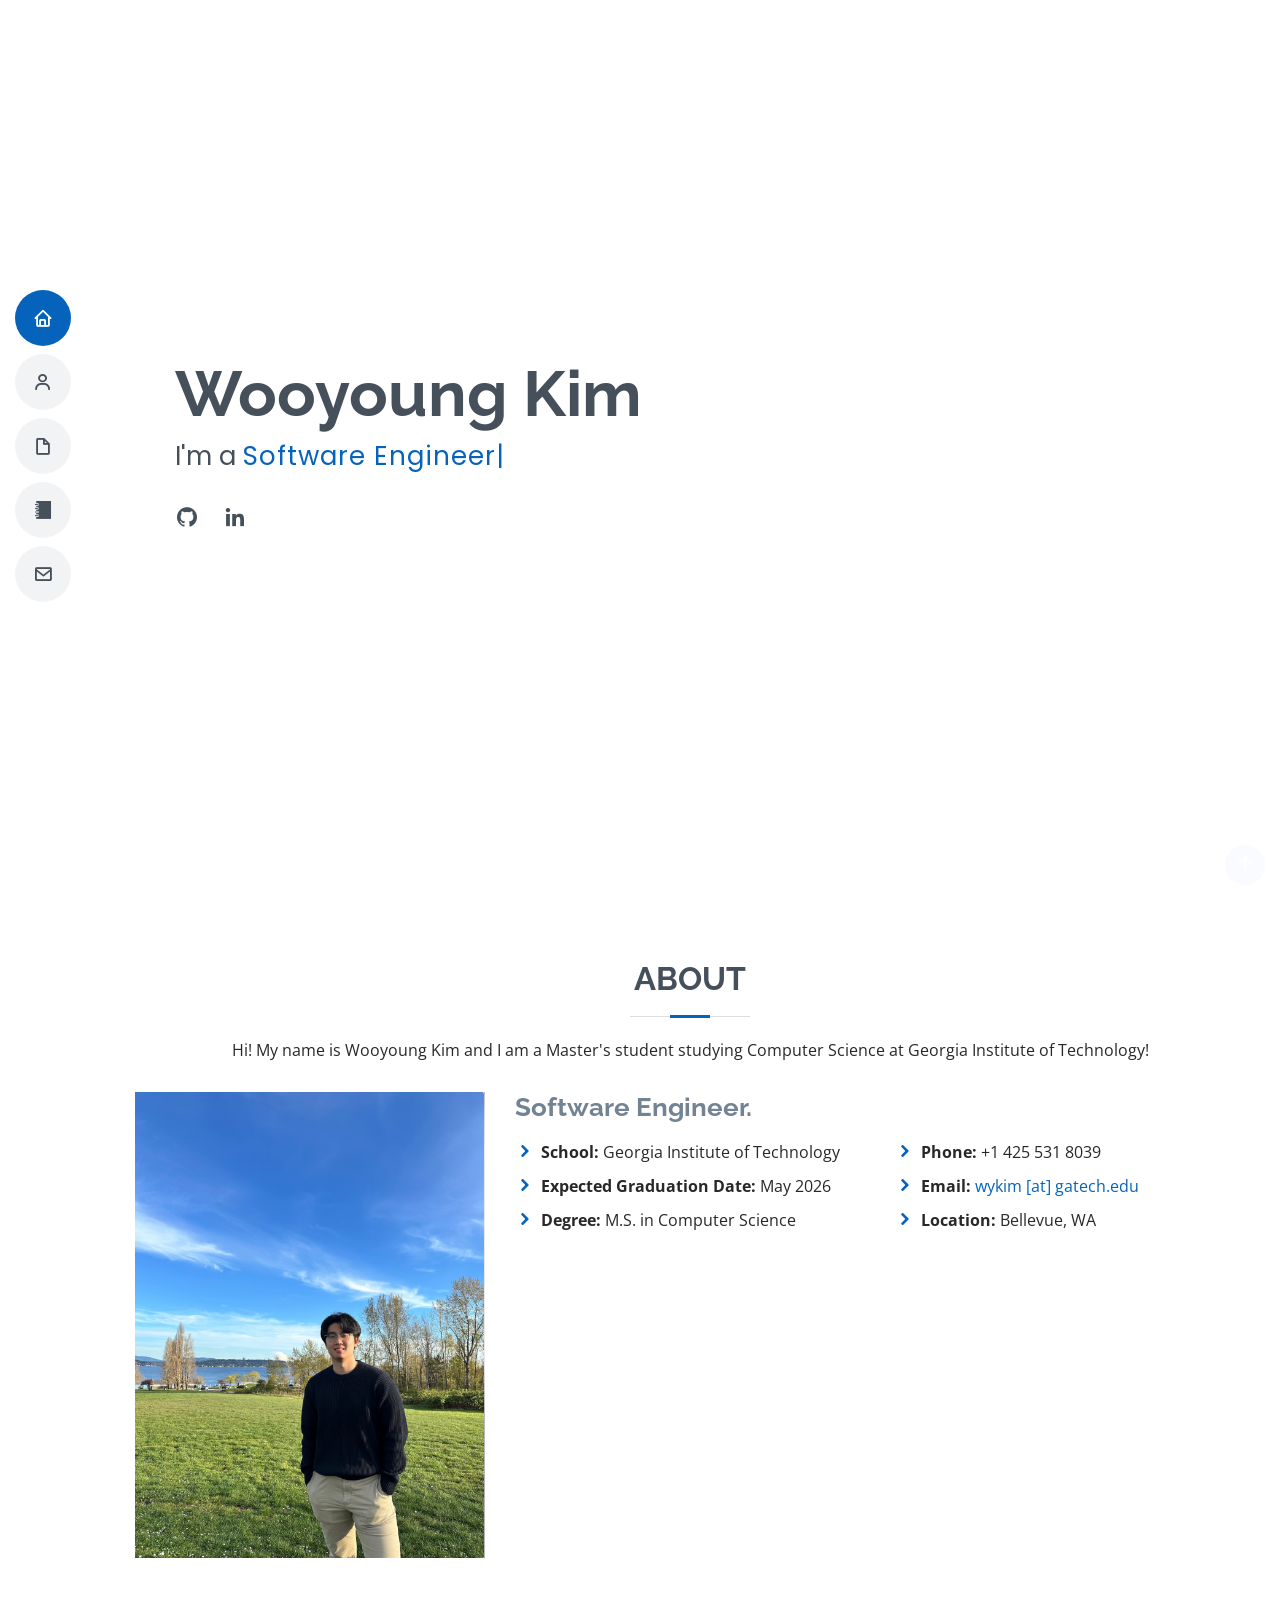
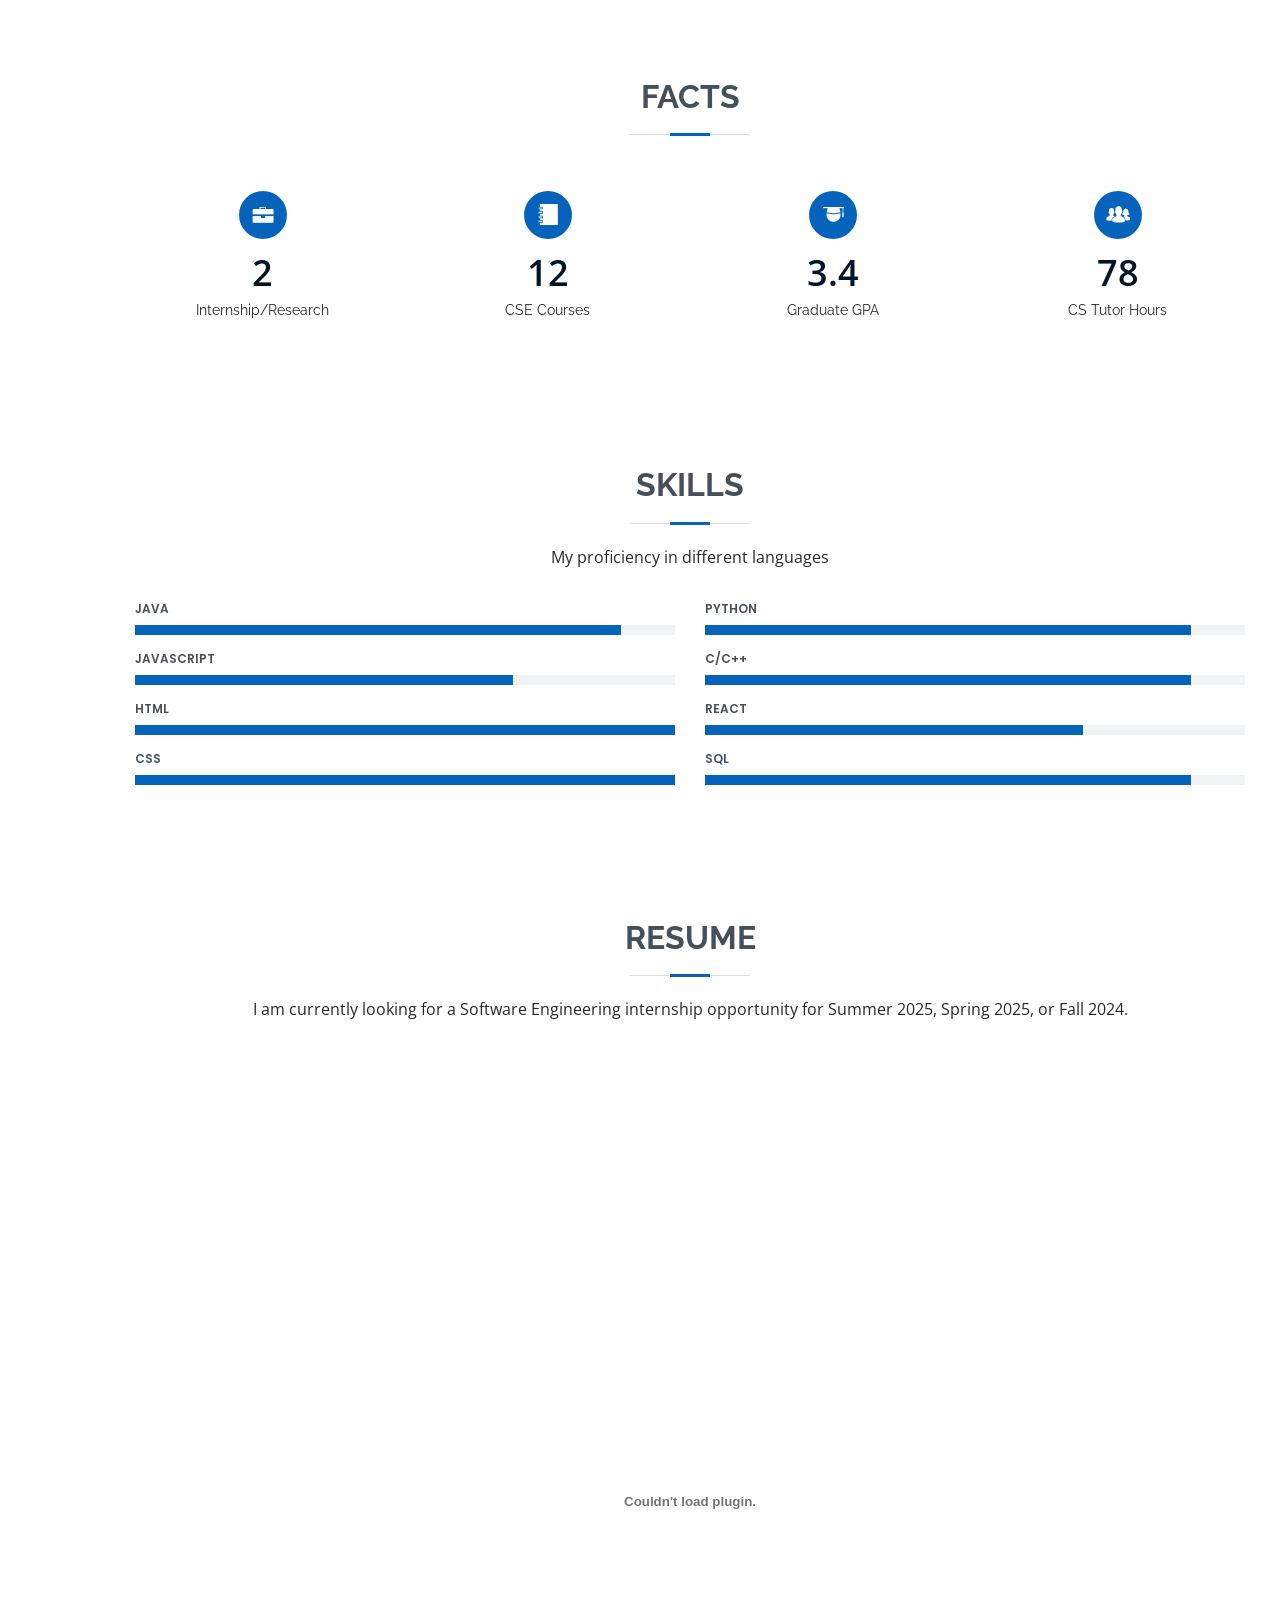
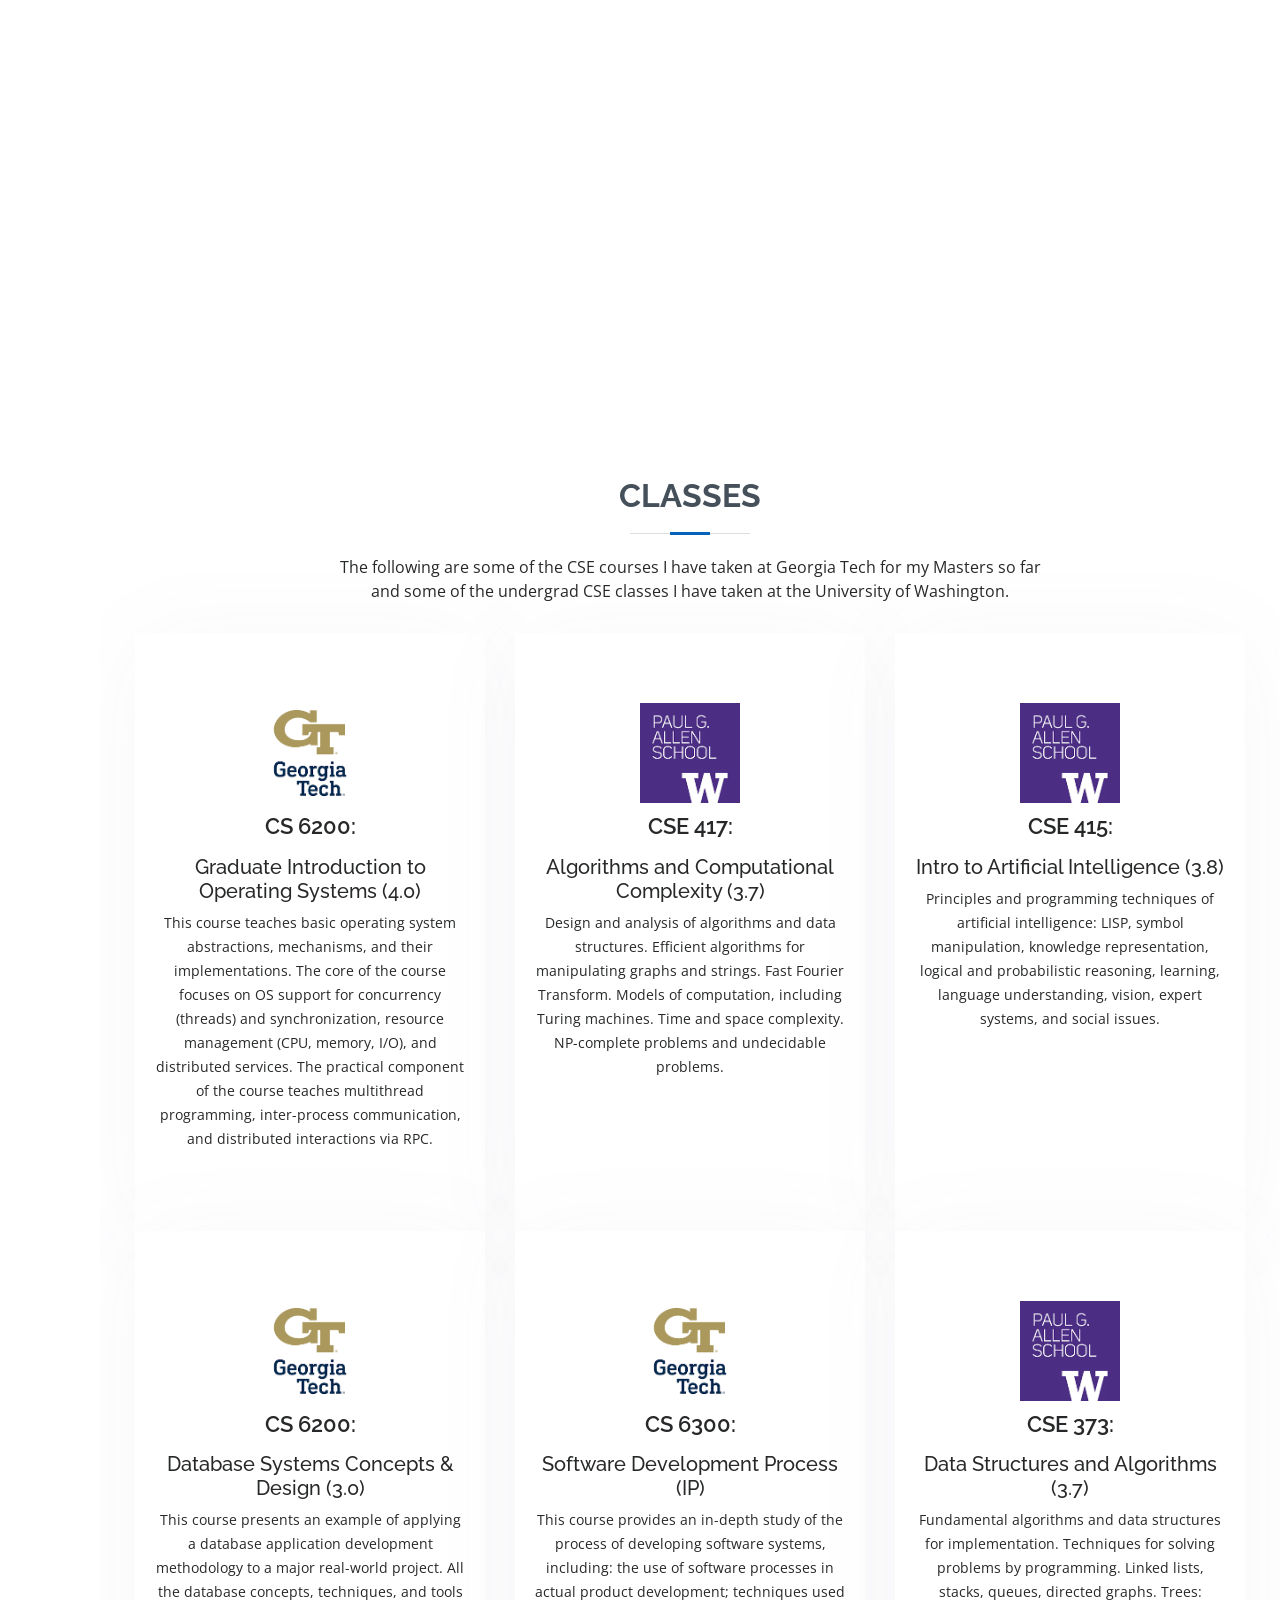
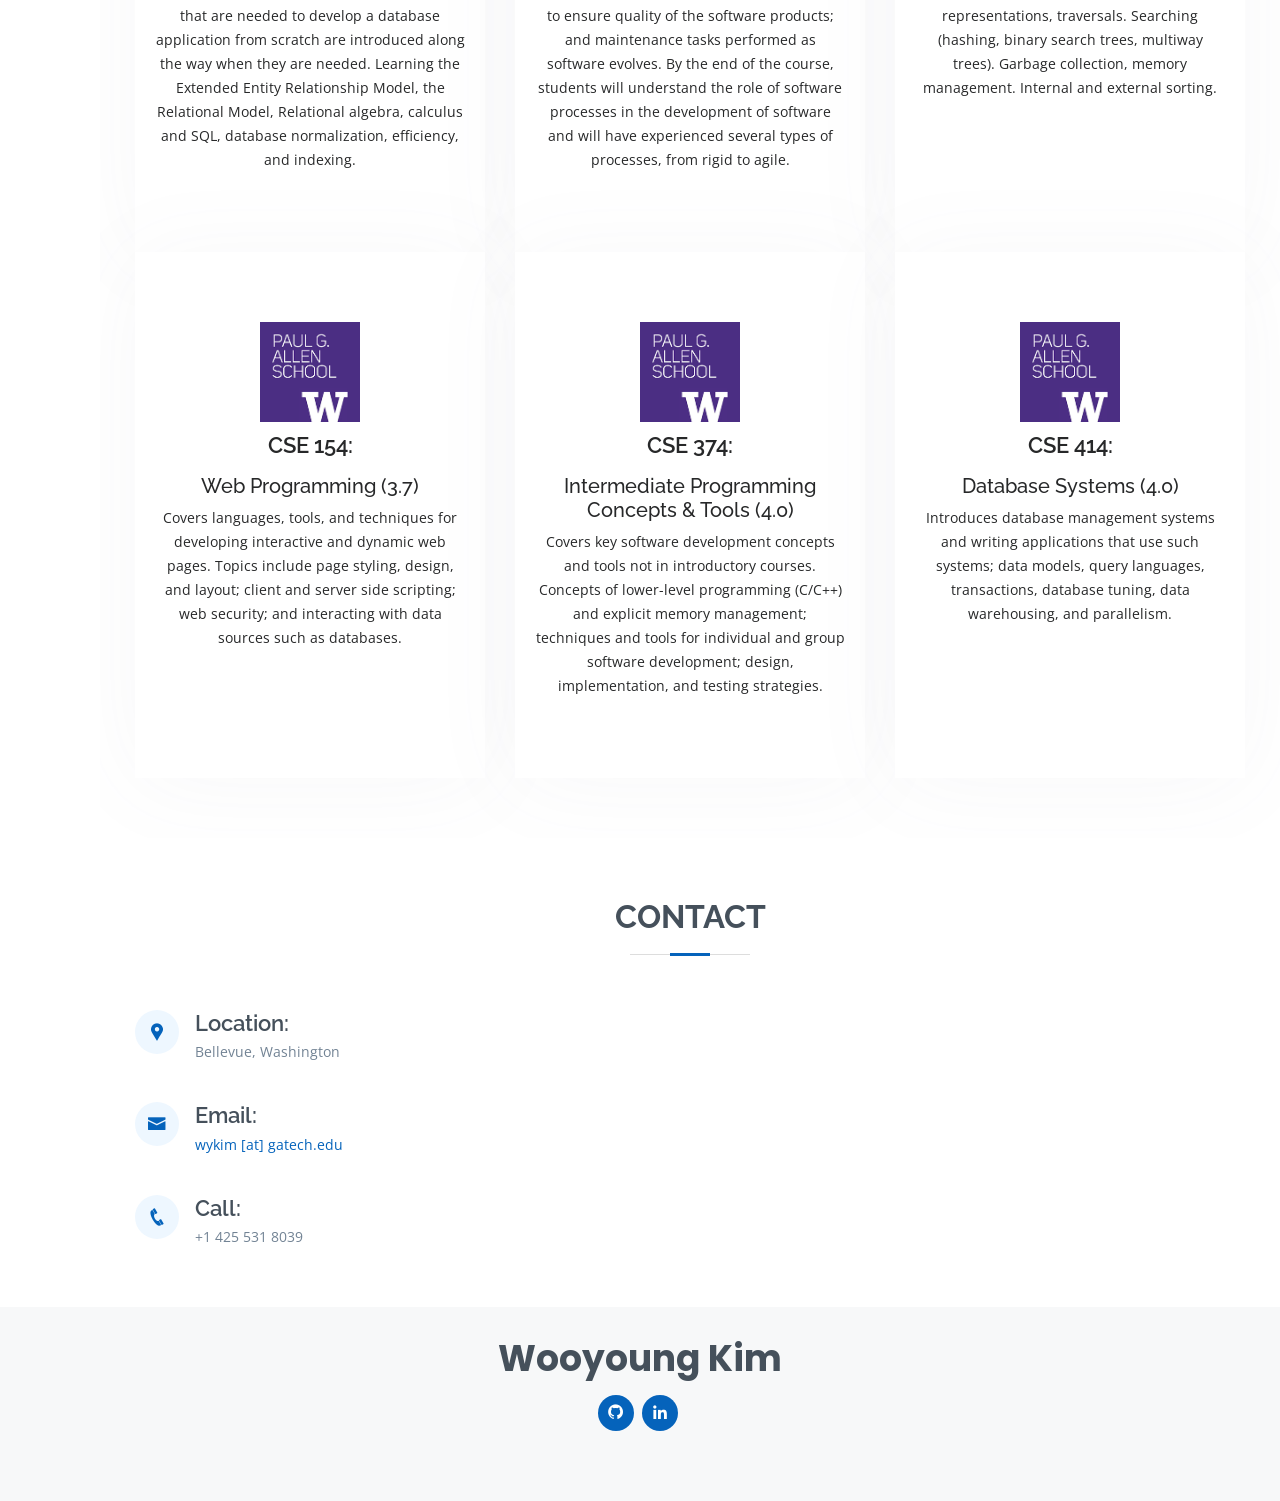
==== commit 63ff275d: "redeploy" ====
--- a/index.html
+++ b/index.html
@@ -6,6 +6,7 @@
   <meta content="width=device-width, initial-scale=1.0" name="viewport">
 
   <title>Wooyoung Kim</title>
+  <!-- test -->
   <meta content="" name="descriptison">
   <meta content="" name="keywords">
 
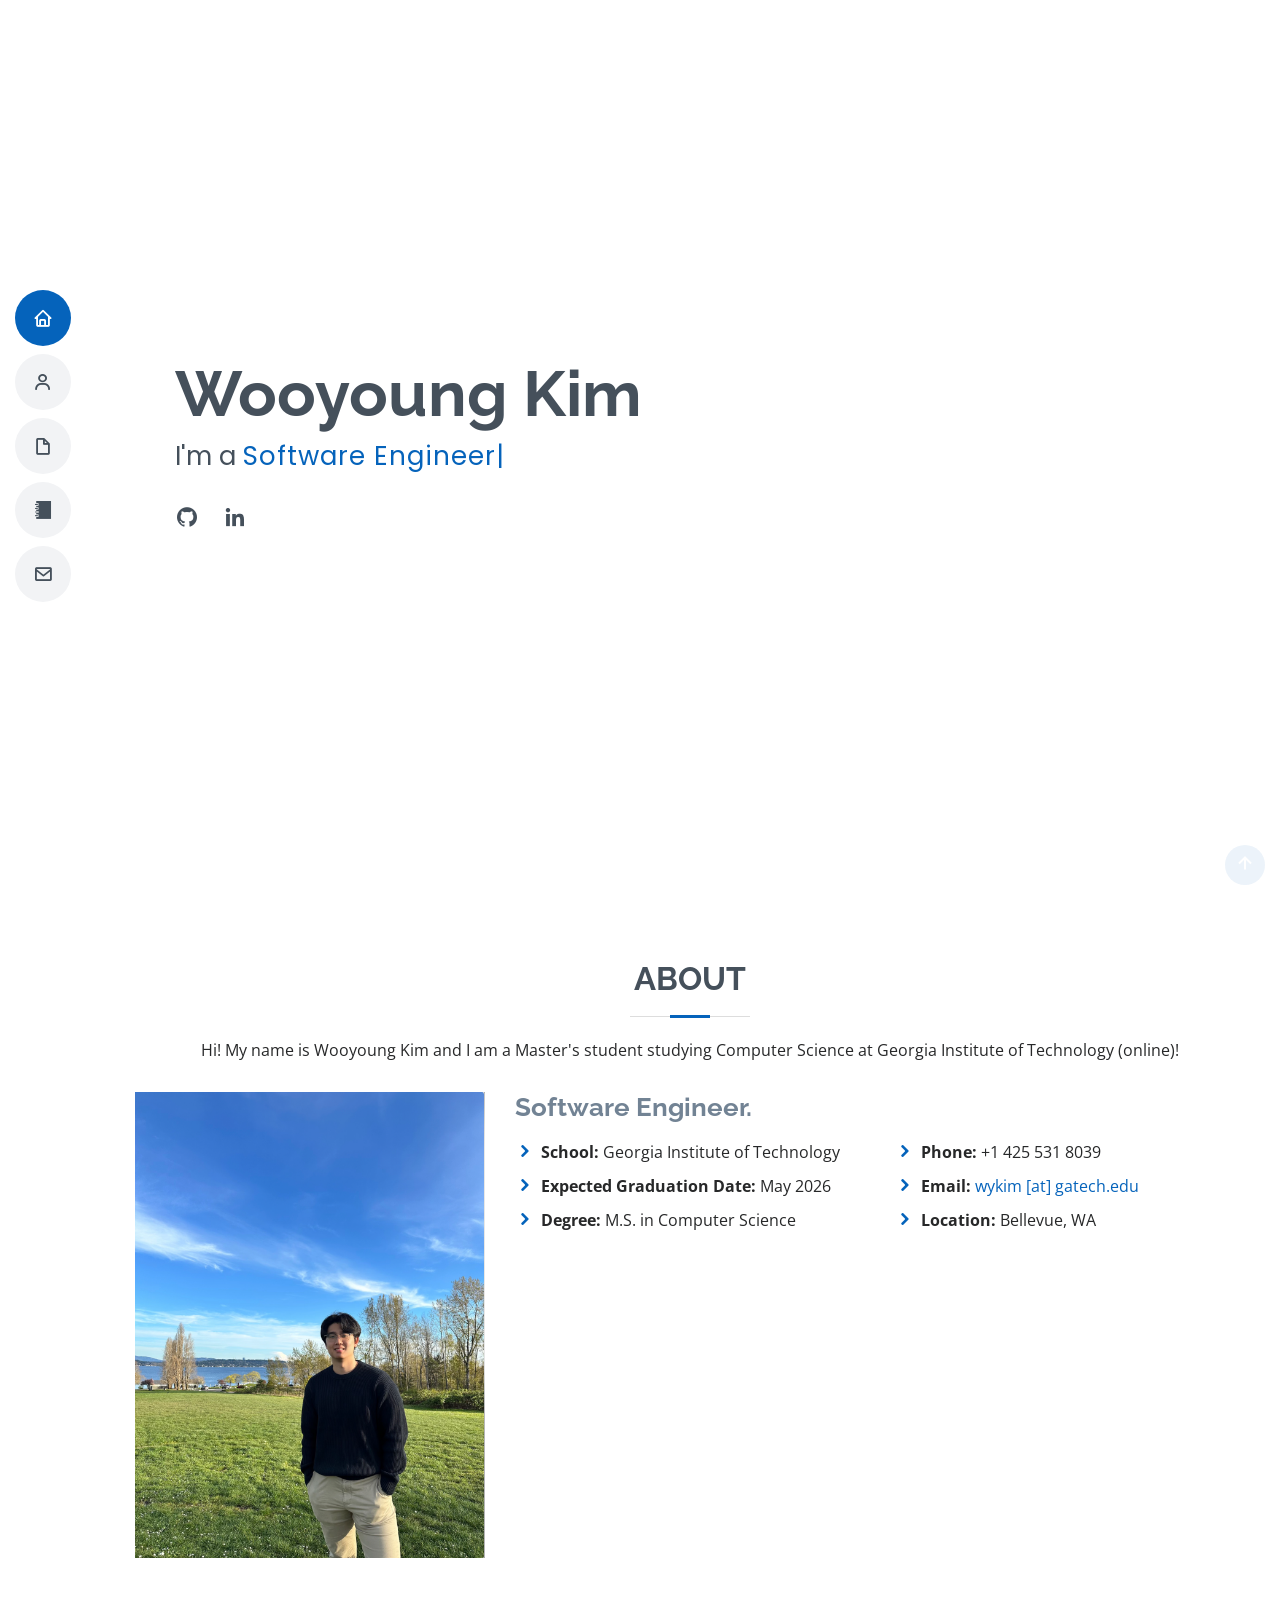
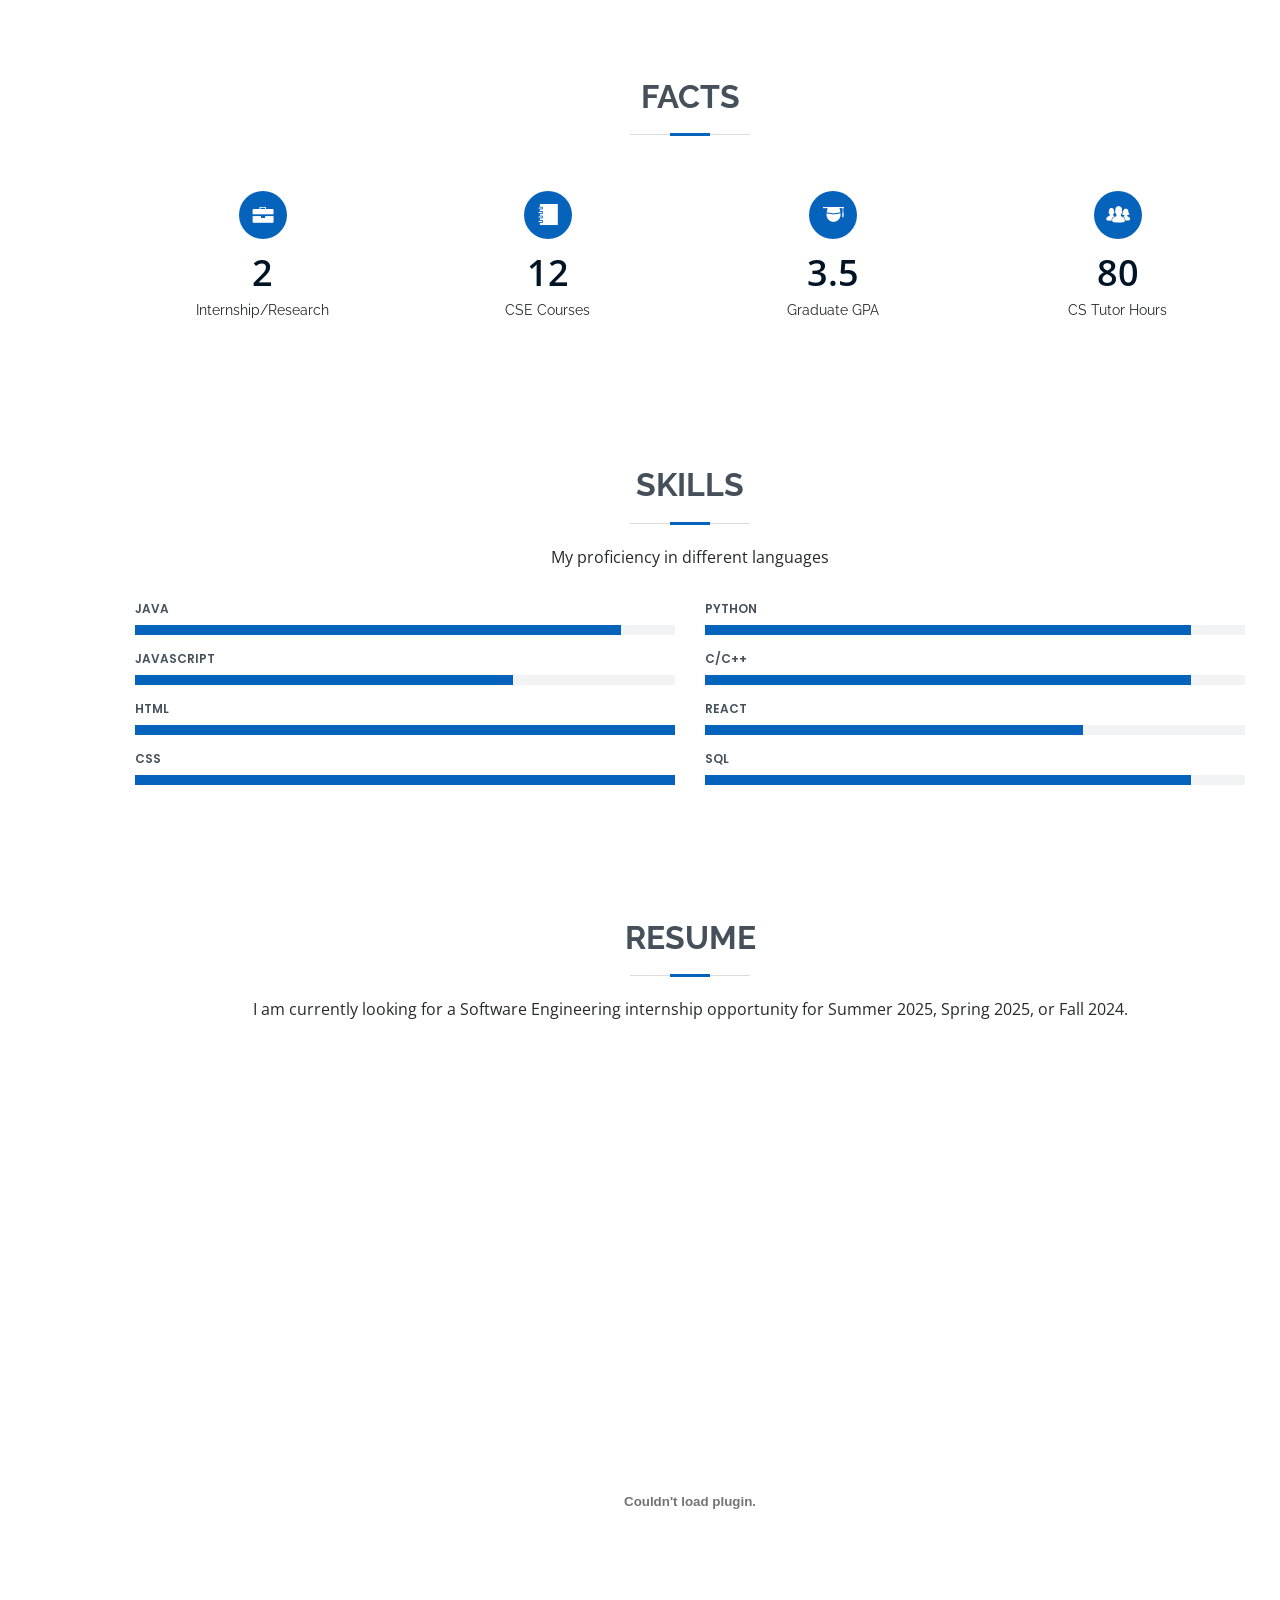
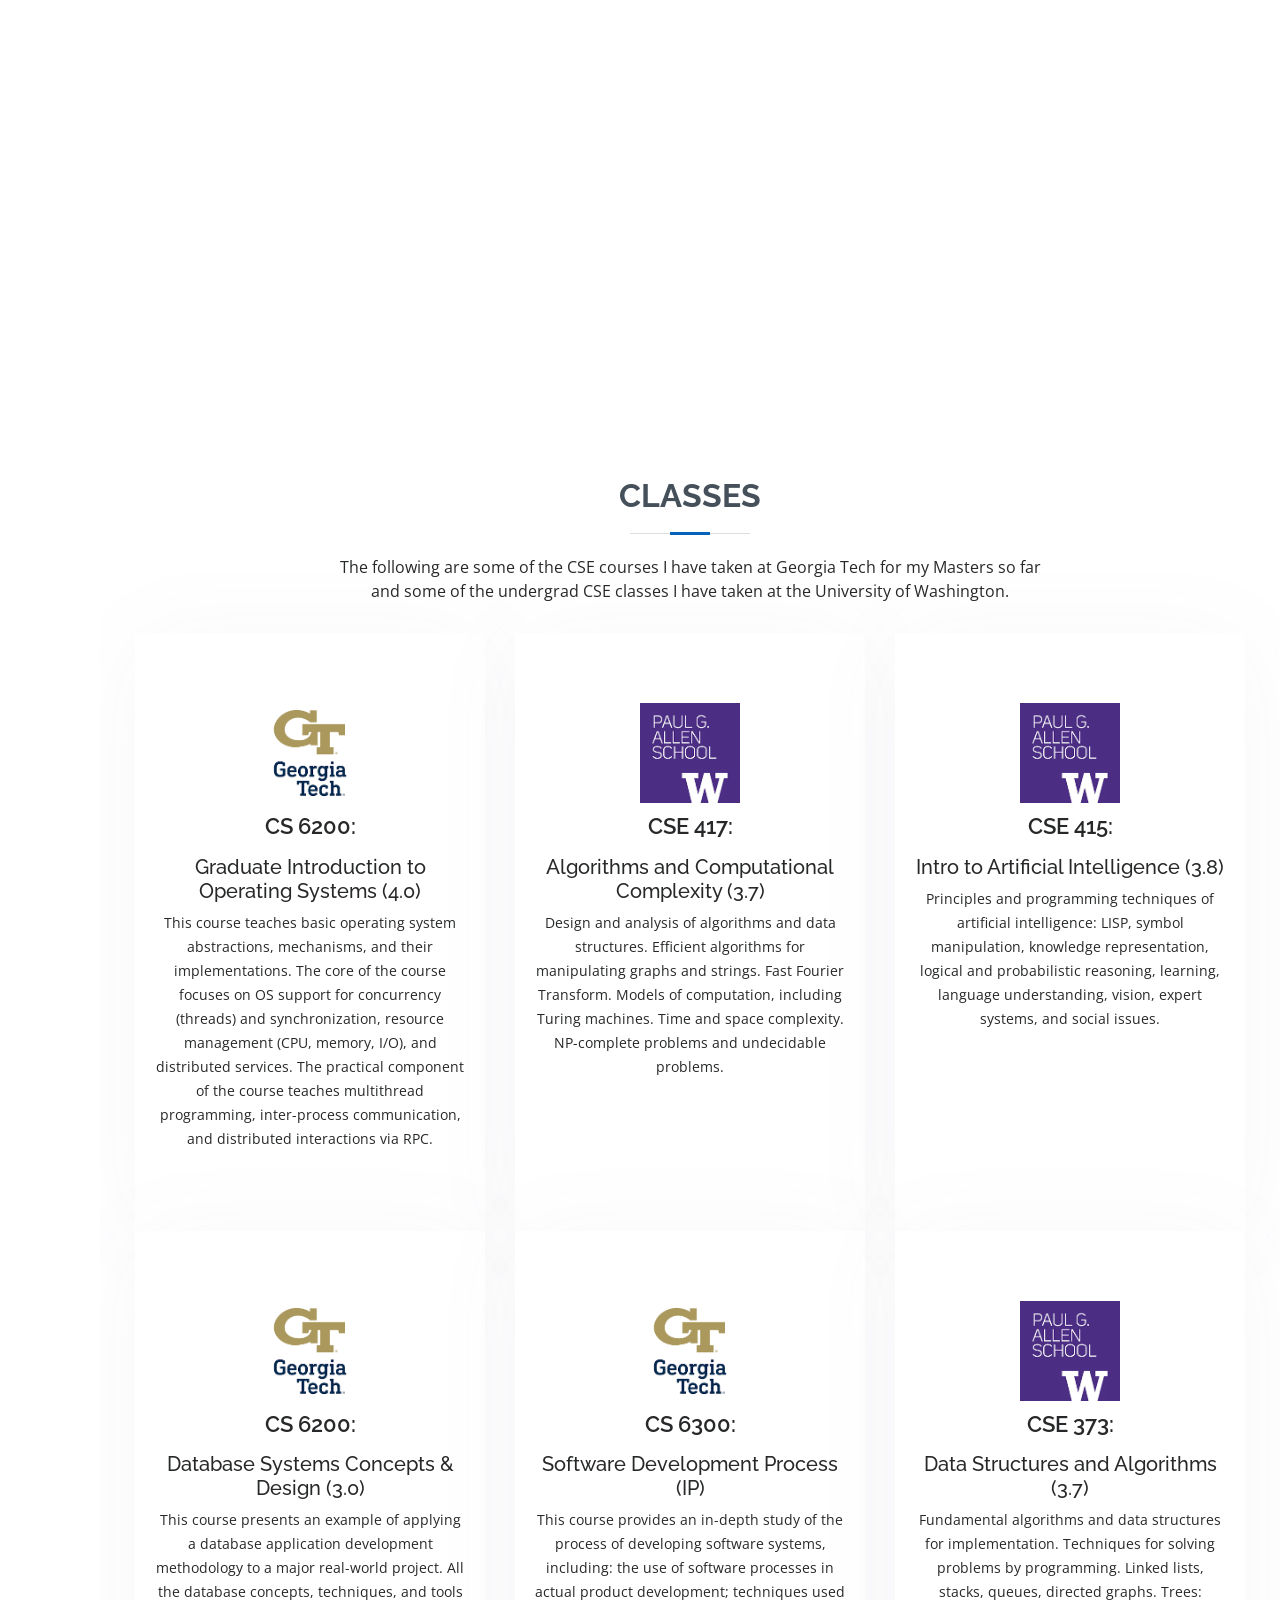
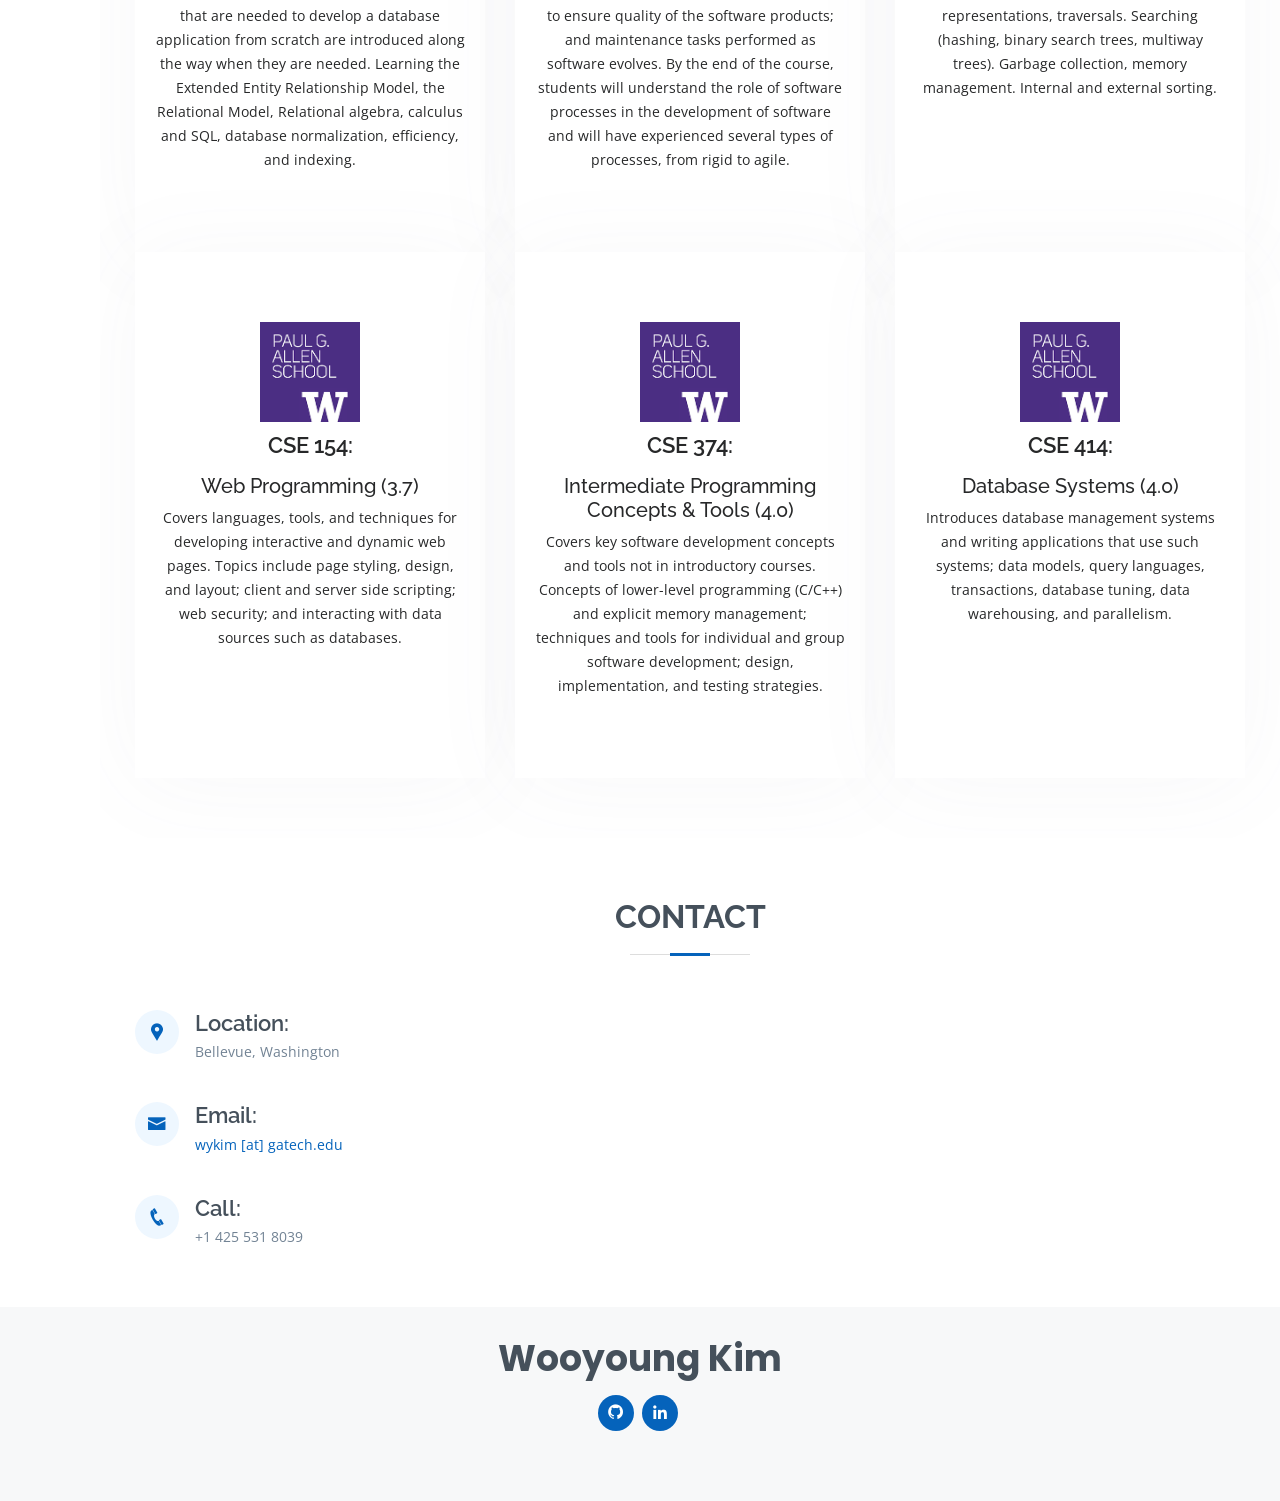
==== commit 783234f3: "added online to school" ====
--- a/index.html
+++ b/index.html
@@ -77,7 +77,7 @@
 
         <div class="section-title">
           <h2>About</h2>
-          <p>Hi! My name is Wooyoung Kim and I am a Master's student studying Computer Science at Georgia Institute of Technology!</p>
+          <p>Hi! My name is Wooyoung Kim and I am a Master's student studying Computer Science at Georgia Institute of Technology (online)!</p>
         </div>
 
         <div class="row">
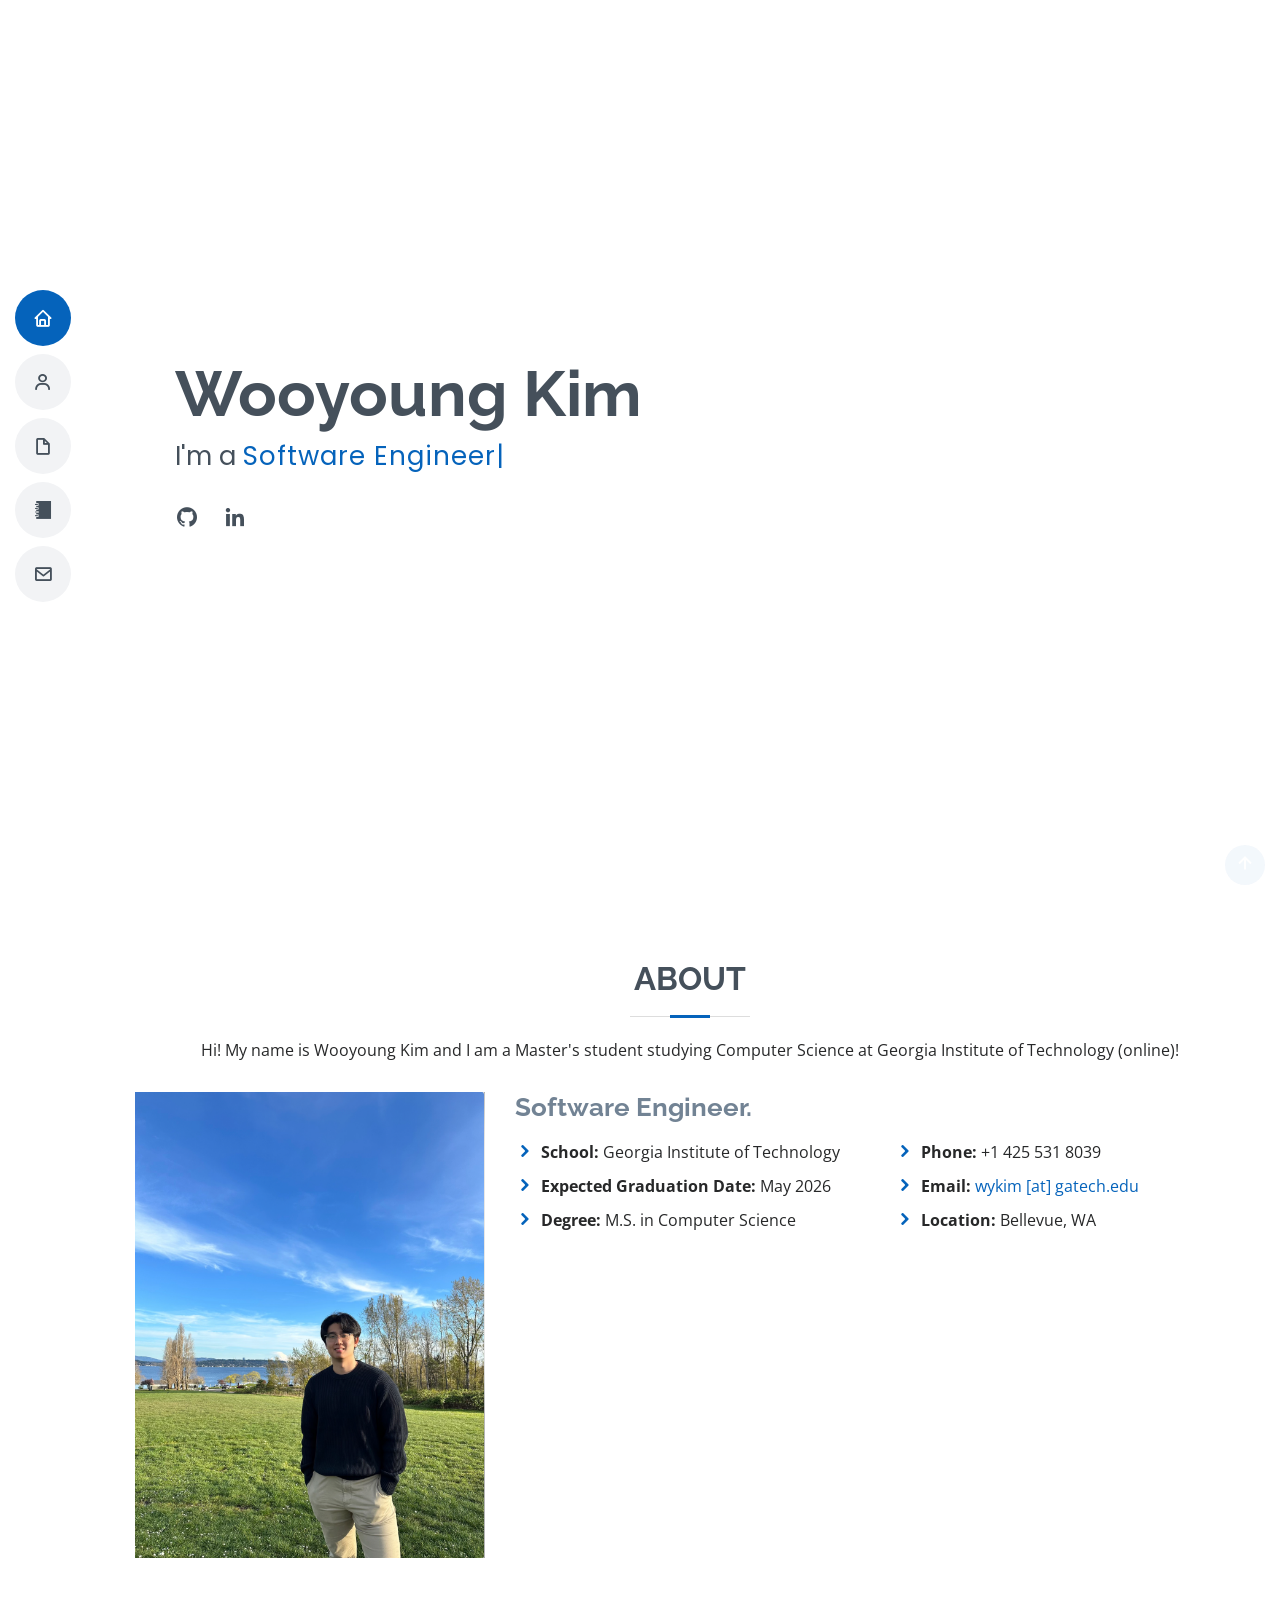
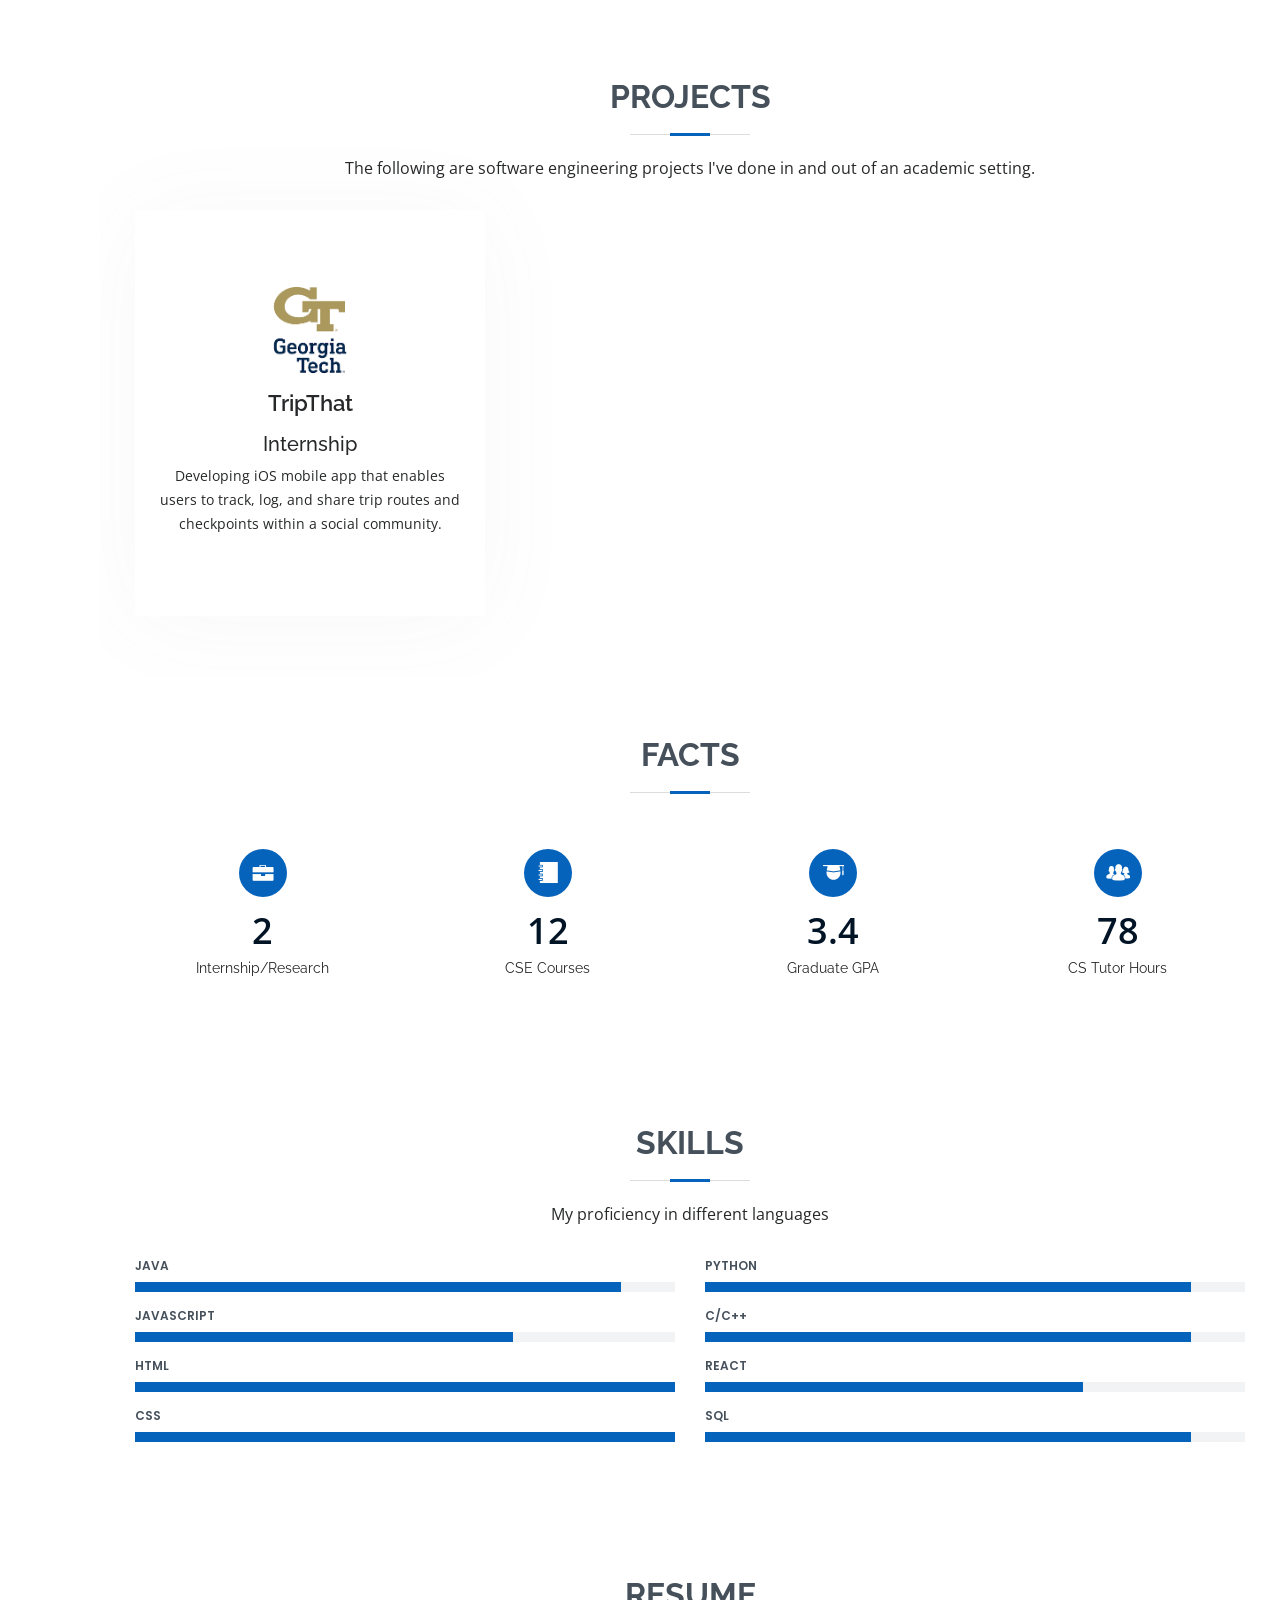
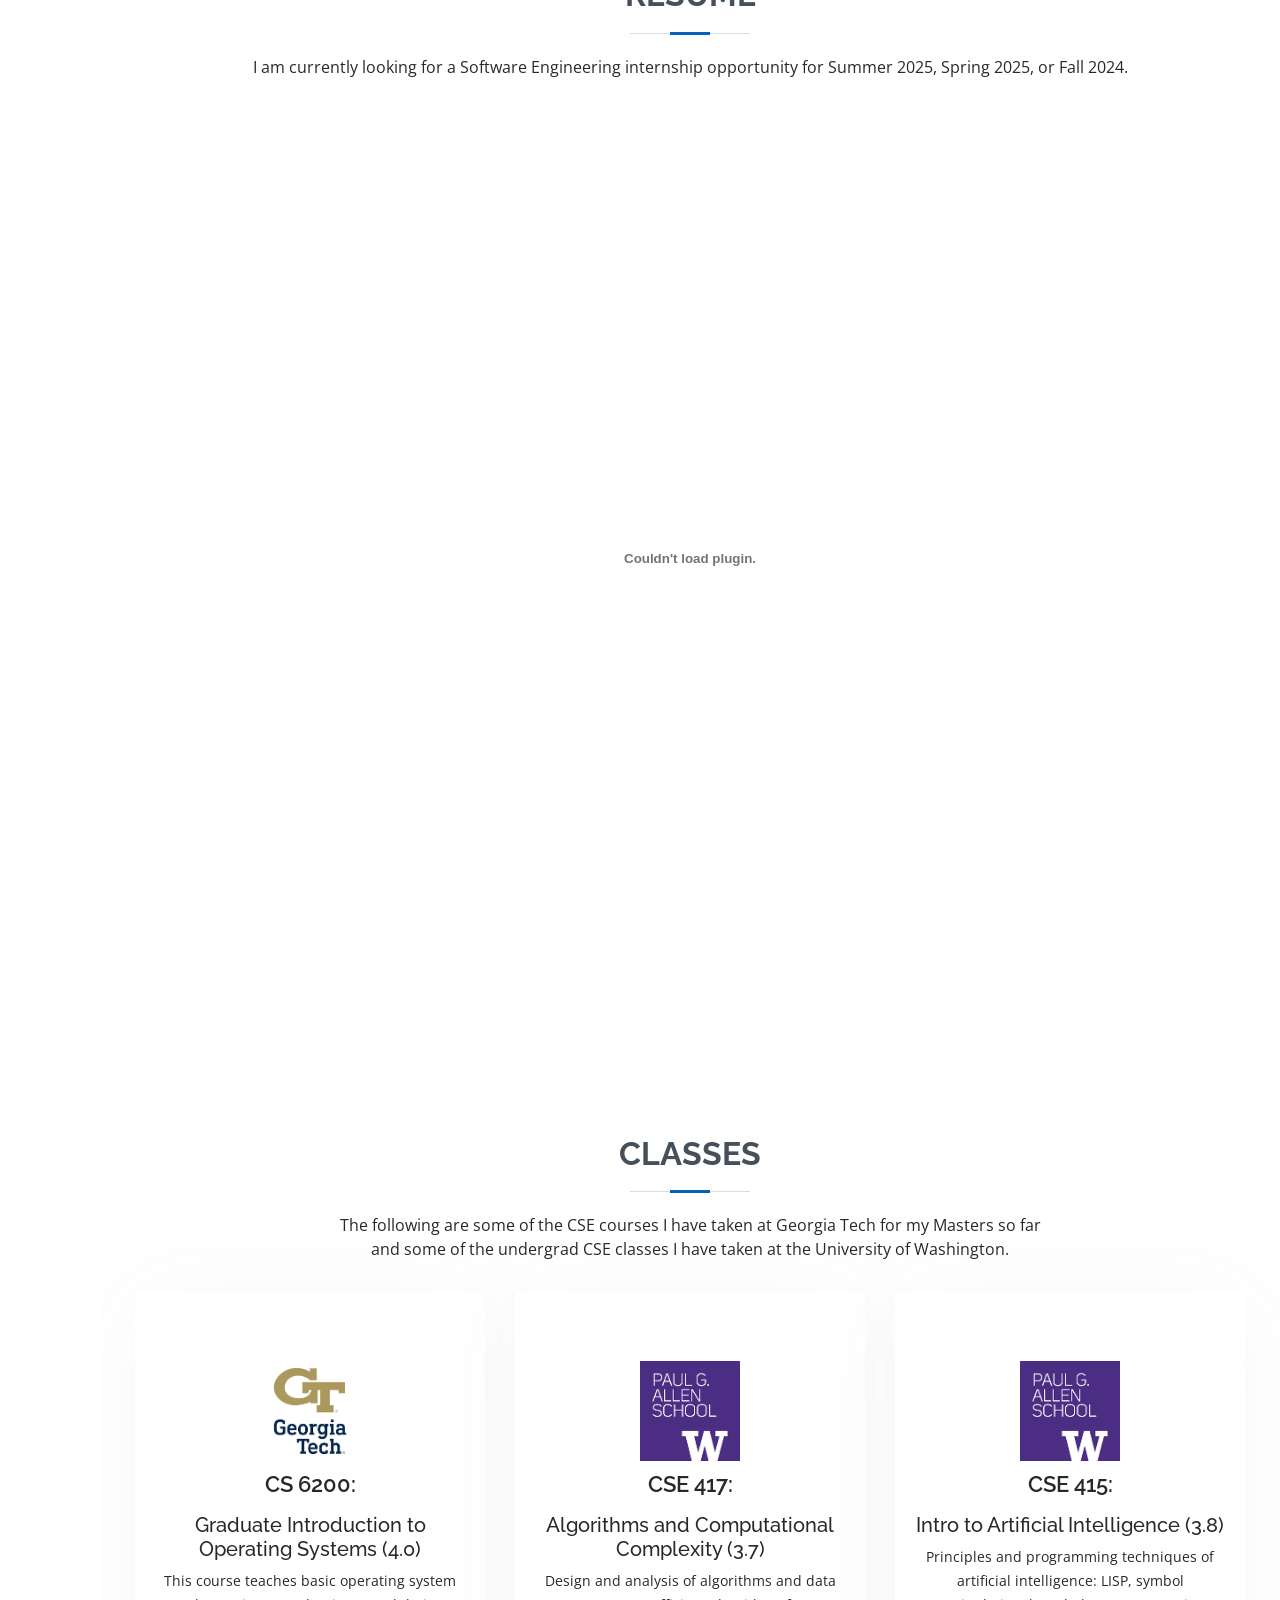
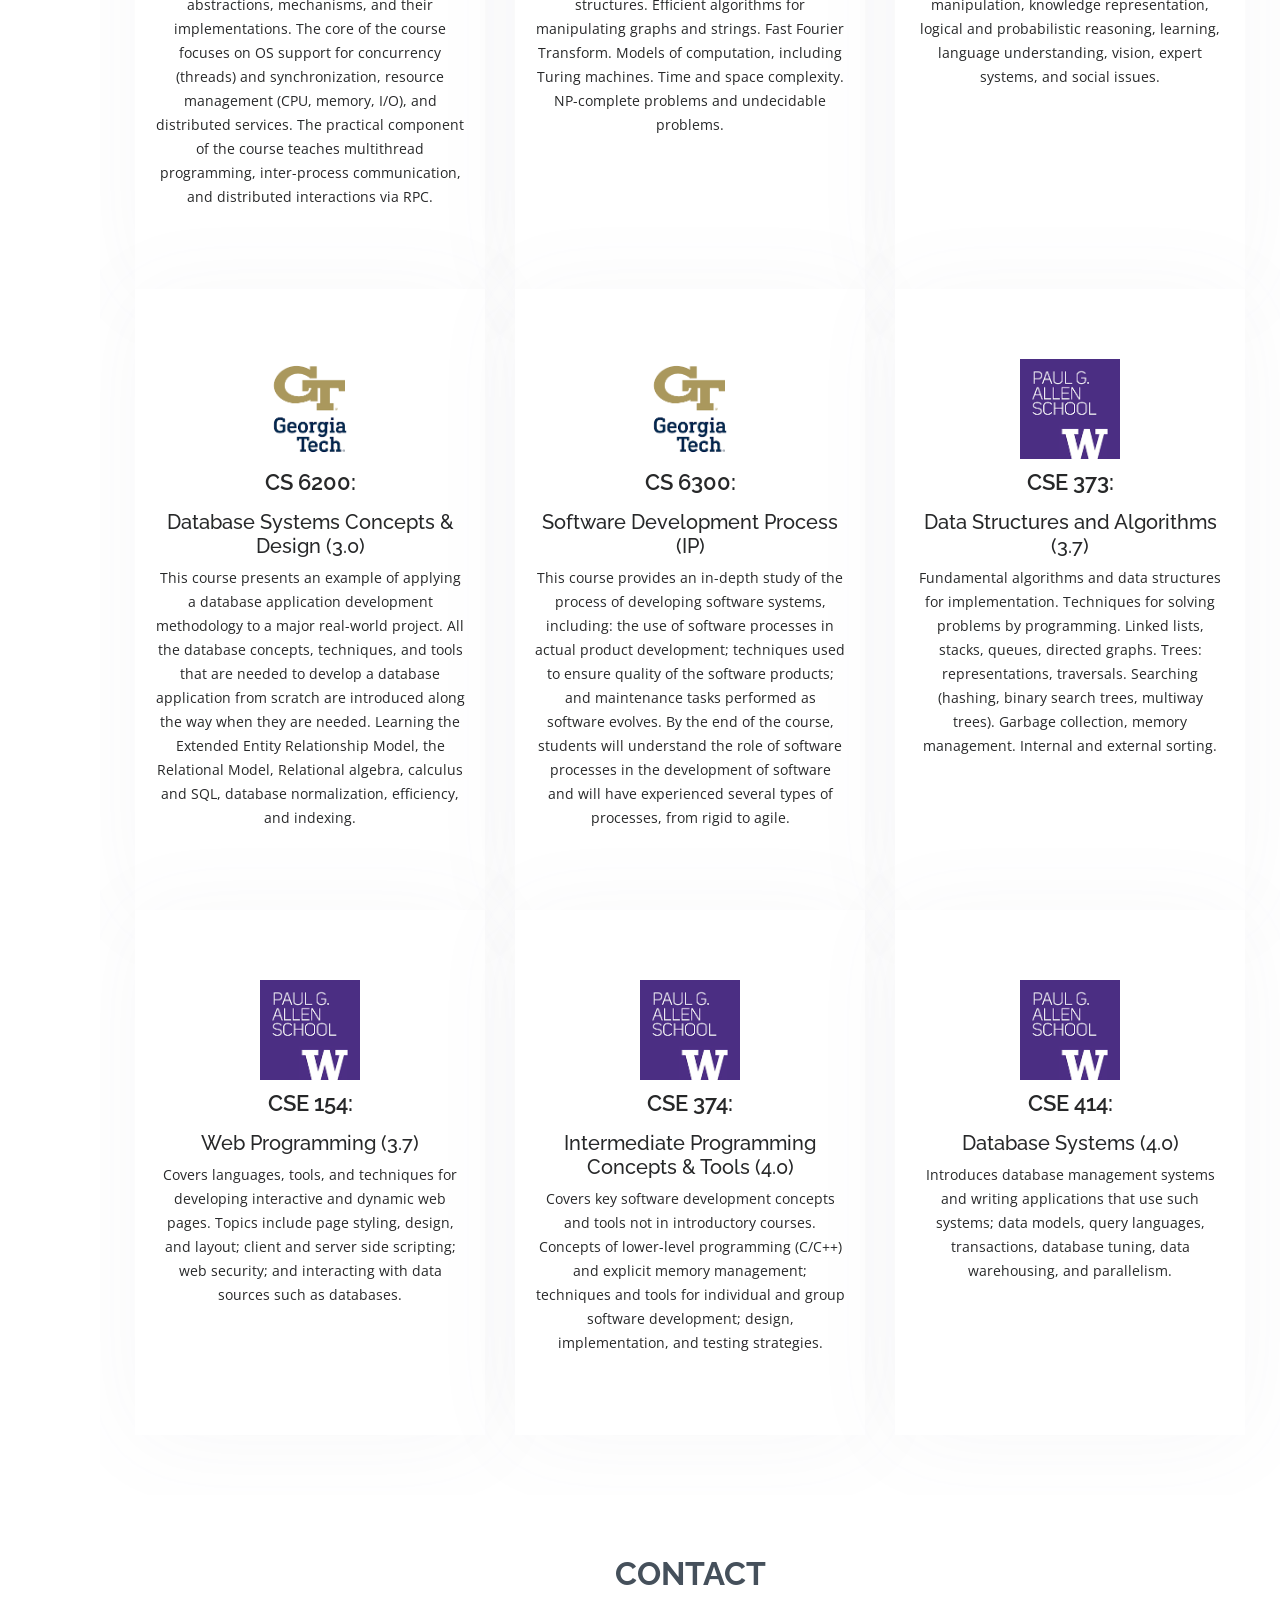
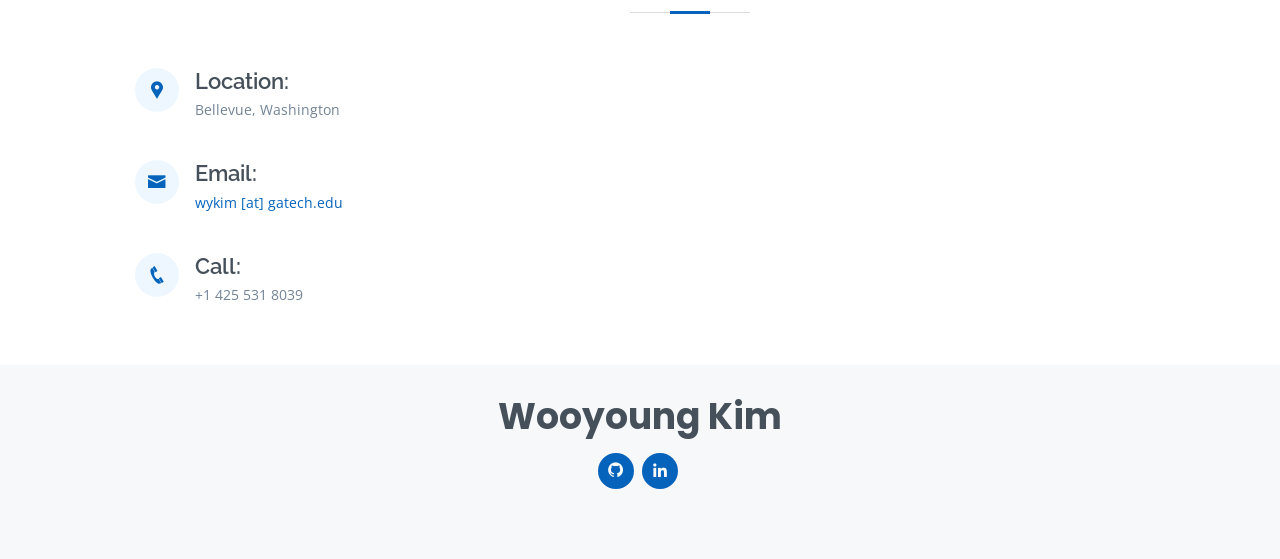
==== commit e59ff1b5: "resume" ====
--- a/index.html
+++ b/index.html
@@ -114,6 +114,38 @@
 
       </div>
     </section><!-- End About Section -->
+
+    <section id="services" class="services">
+      <div class="container" data-aos="fade-up">
+
+        <div class="section-title">
+          <h2>Projects</h2>
+          <p>The following are software engineering projects I've done in and out of an academic setting.
+            </p>
+          
+        </div>
+
+        <div class="row">
+
+          <div class="col-lg-4 col-md-6 d-flex align-items-stretch" data-aos="zoom-in" data-aos-delay="100">
+            <div class="icon-box iconbox-blue">
+              <div class="icon">
+                <!-- <svg width="100" height="100" viewBox="0 0 600 600" xmlns="http://www.w3.org/2000/svg">
+                  <path stroke="none" stroke-width="0" fill="#f5f5f5" d="M300,521.0016835830174C376.1290562159157,517.8887921683347,466.0731472004068,529.7835943286574,510.70327084640275,468.03025145048787C554.3714126377745,407.6079735673963,508.03601936045806,328.9844924480964,491.2728898941984,256.3432110539036C474.5976632858925,184.082847569629,479.9380746630129,96.60480741107993,416.23090153303,58.64404602377083C348.86323505073057,18.502131276798302,261.93793281208167,40.57373210992963,193.5410806939664,78.93577620505333C130.42746243093433,114.334589627462,98.30271207620316,179.96522072025542,76.75703585869454,249.04625023123273C51.97151888228291,328.5150500222984,13.704378332031375,421.85034740162234,66.52175969318436,486.19268352777647C119.04800174914682,550.1803526380478,217.28368757567262,524.383925680826,300,521.0016835830174"></path>
+                </svg> -->
+                <img src="assets/img/gtlogo.png" class="img-fluid" alt="">
+                <a href="https://omscs.gatech.edu/cs-6200-introduction-operating-systems"><i class="bx"></i></a>
+              </div>
+              <h4>TripThat</h4>
+              <h5>Internship</h5>
+              <p>Developing iOS mobile app that enables users to track, log, and share trip routes and checkpoints within a social community.</p>
+            </div>
+          </div>
+
+        </div>
+
+      </div>
+    </section><!-- End Services Section -->
 
     <!-- ======= Facts Section ======= -->
     <section id="facts" class="facts">
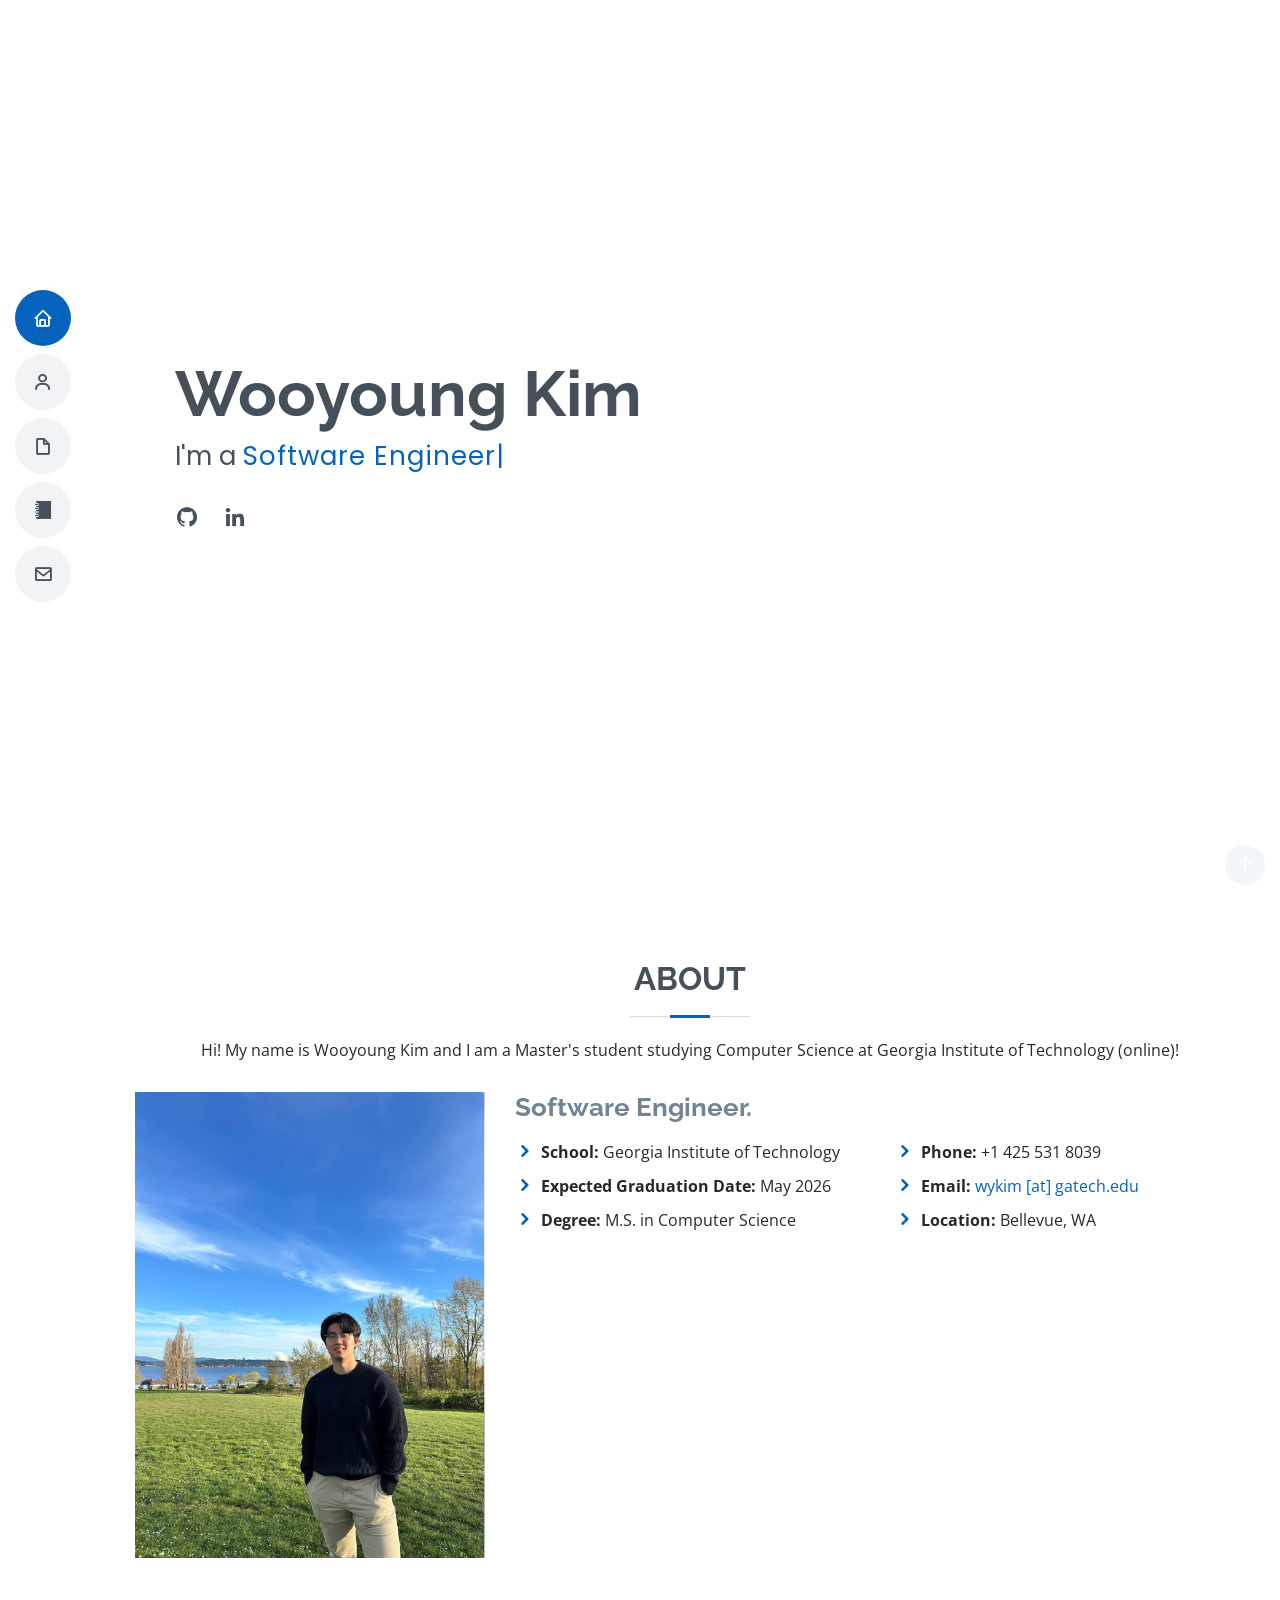
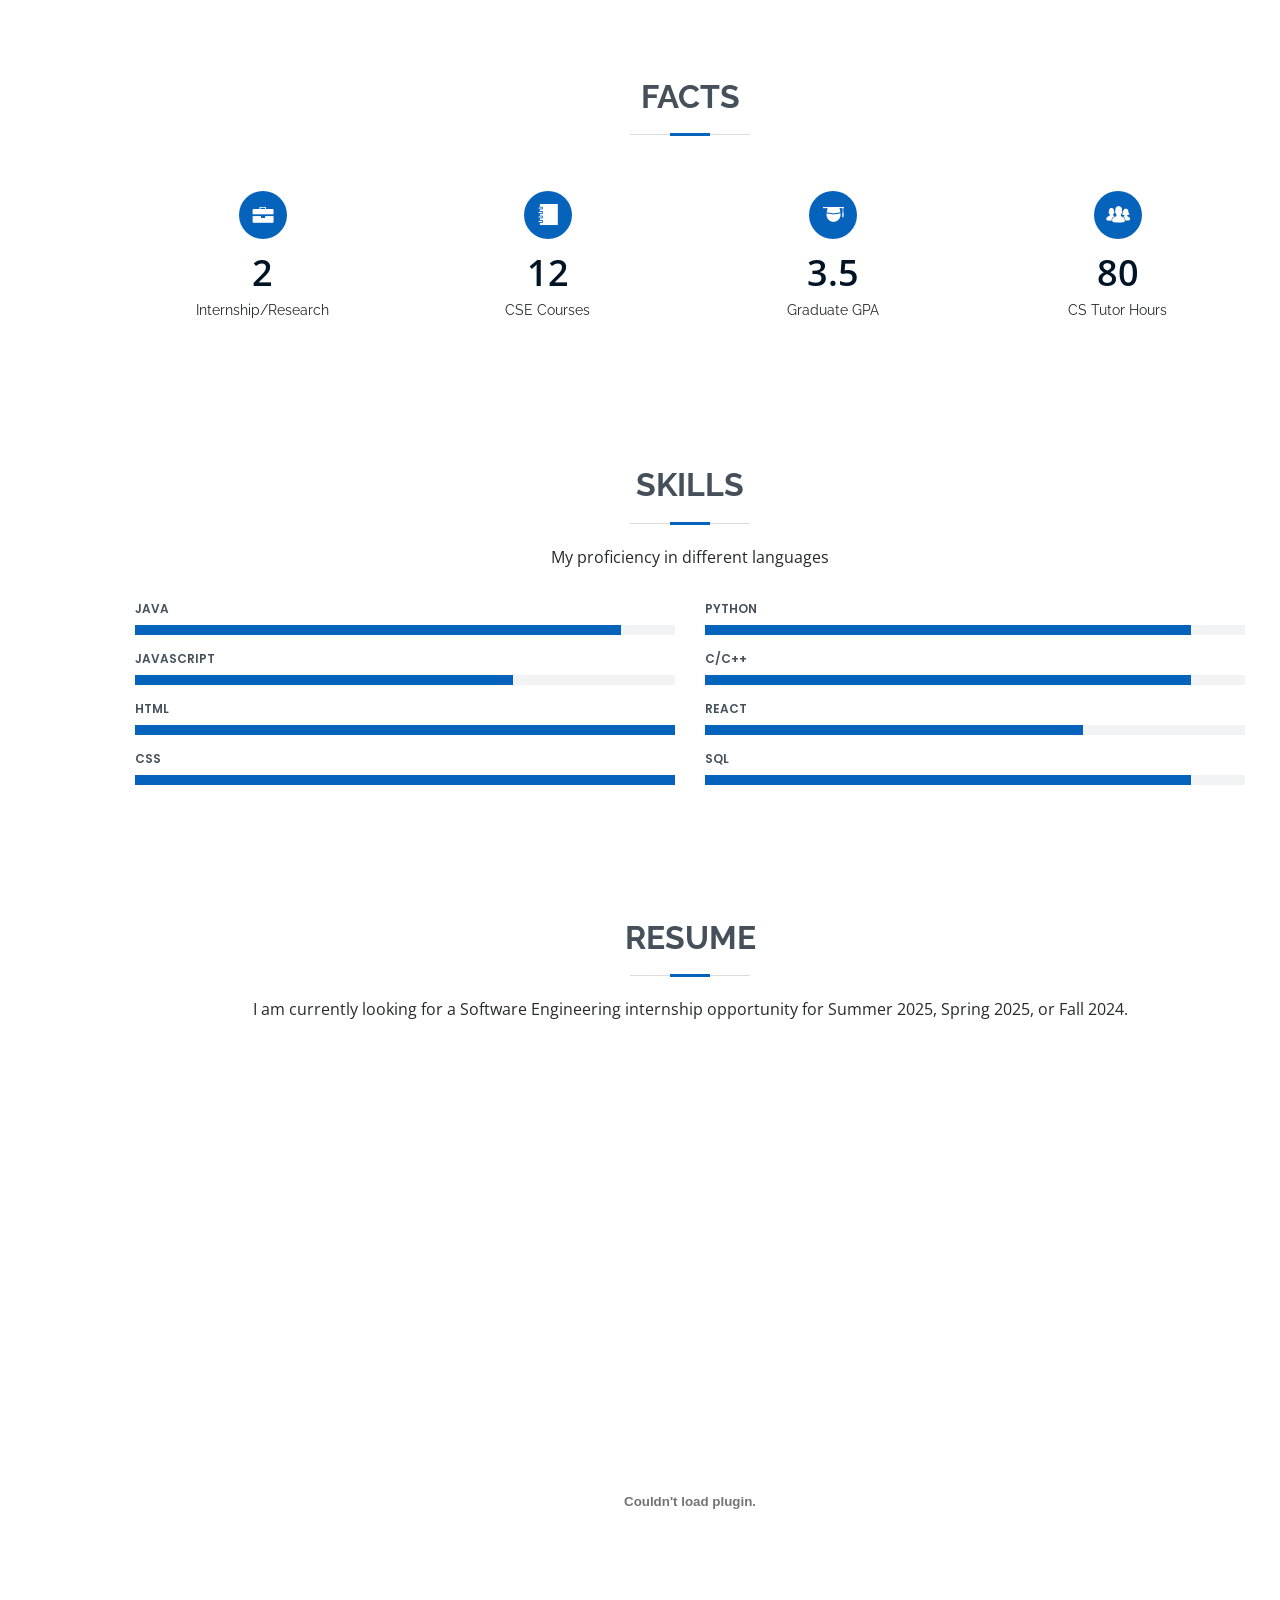
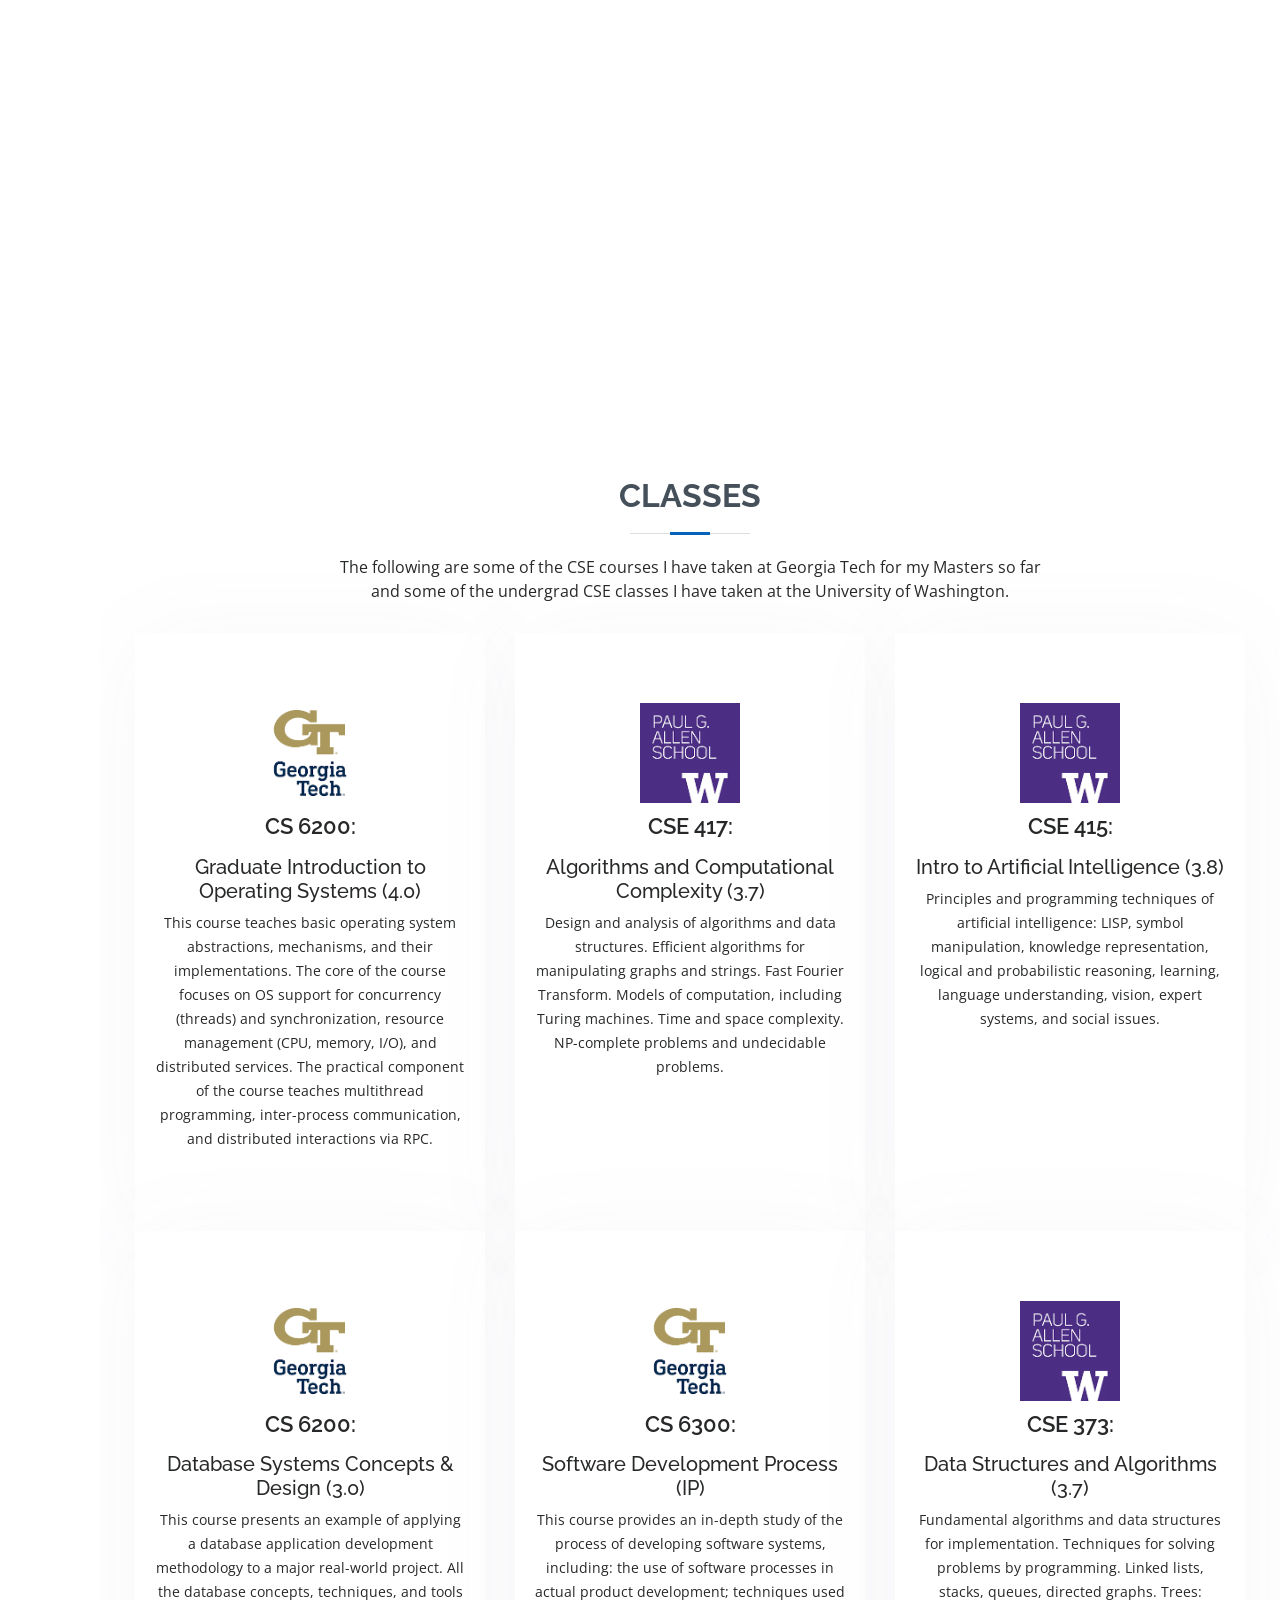
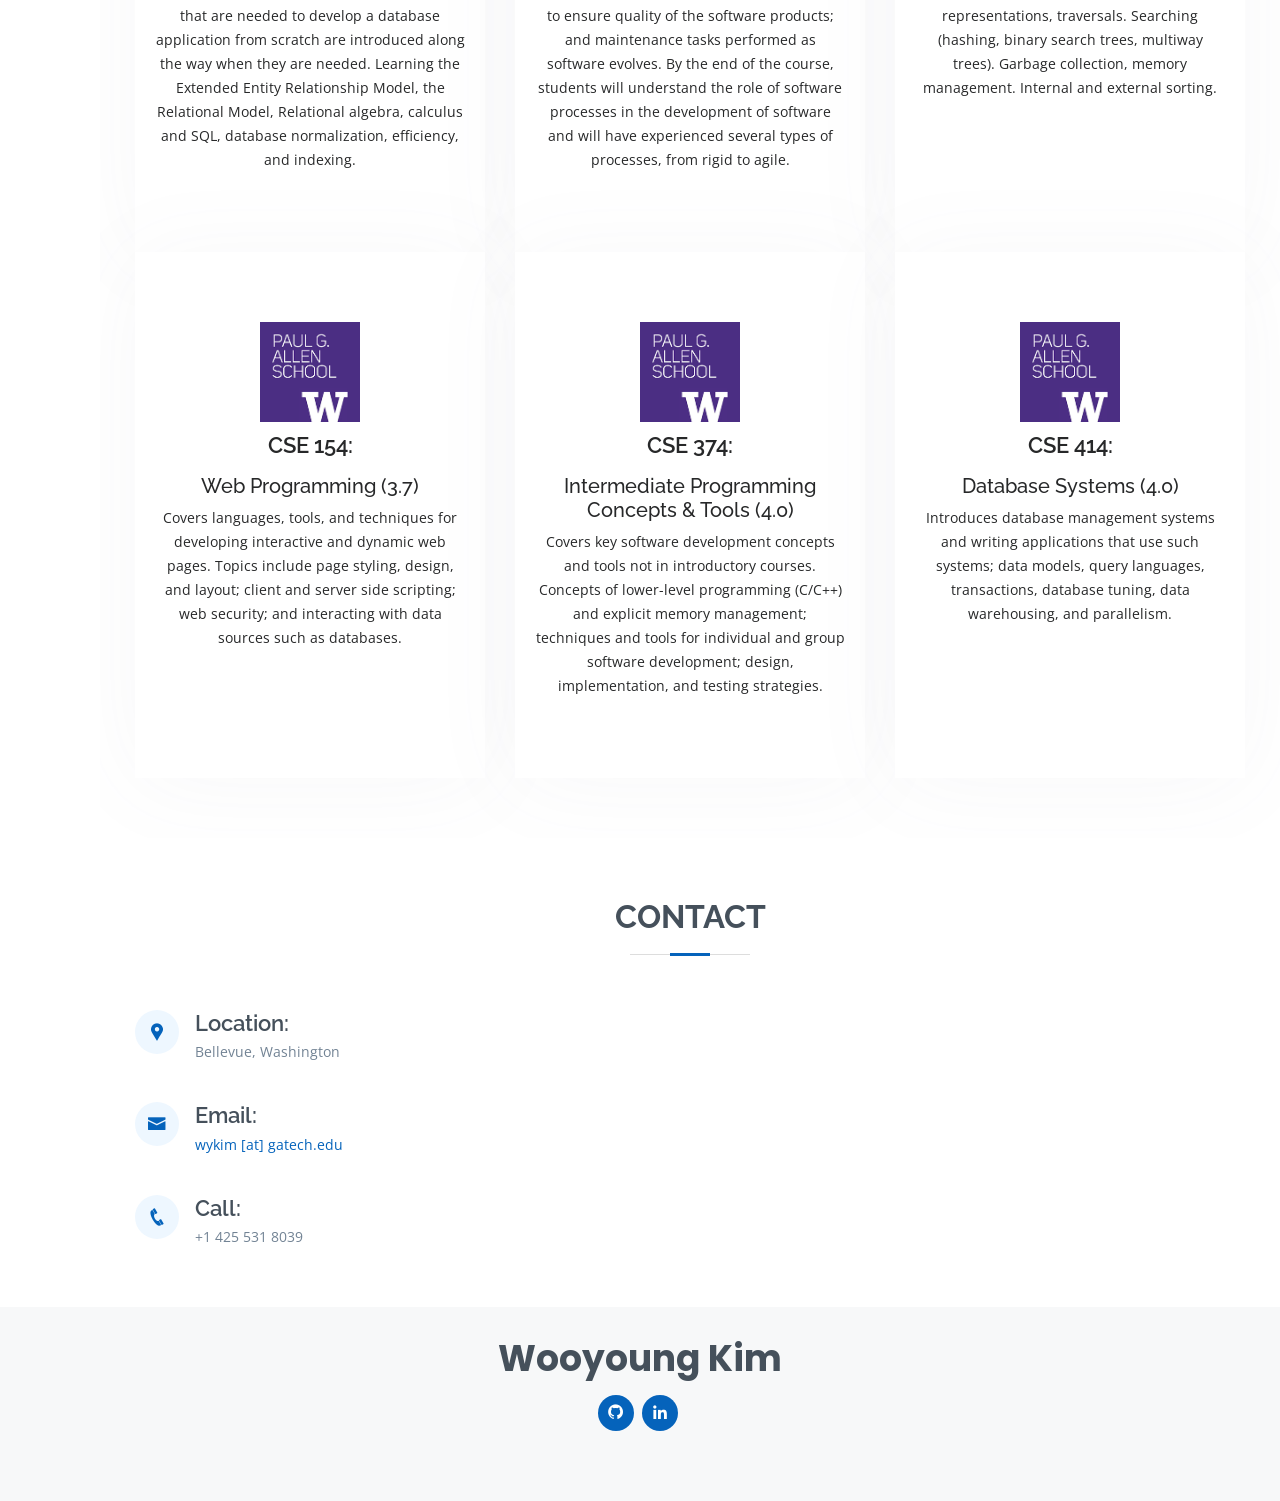
==== commit 86d4a14e: "remove projects for now" ====
--- a/index.html
+++ b/index.html
@@ -115,7 +115,7 @@
       </div>
     </section><!-- End About Section -->
 
-    <section id="services" class="services">
+    <!-- <section id="services" class="services">
       <div class="container" data-aos="fade-up">
 
         <div class="section-title">
@@ -130,9 +130,6 @@
           <div class="col-lg-4 col-md-6 d-flex align-items-stretch" data-aos="zoom-in" data-aos-delay="100">
             <div class="icon-box iconbox-blue">
               <div class="icon">
-                <!-- <svg width="100" height="100" viewBox="0 0 600 600" xmlns="http://www.w3.org/2000/svg">
-                  <path stroke="none" stroke-width="0" fill="#f5f5f5" d="M300,521.0016835830174C376.1290562159157,517.8887921683347,466.0731472004068,529.7835943286574,510.70327084640275,468.03025145048787C554.3714126377745,407.6079735673963,508.03601936045806,328.9844924480964,491.2728898941984,256.3432110539036C474.5976632858925,184.082847569629,479.9380746630129,96.60480741107993,416.23090153303,58.64404602377083C348.86323505073057,18.502131276798302,261.93793281208167,40.57373210992963,193.5410806939664,78.93577620505333C130.42746243093433,114.334589627462,98.30271207620316,179.96522072025542,76.75703585869454,249.04625023123273C51.97151888228291,328.5150500222984,13.704378332031375,421.85034740162234,66.52175969318436,486.19268352777647C119.04800174914682,550.1803526380478,217.28368757567262,524.383925680826,300,521.0016835830174"></path>
-                </svg> -->
                 <img src="assets/img/gtlogo.png" class="img-fluid" alt="">
                 <a href="https://omscs.gatech.edu/cs-6200-introduction-operating-systems"><i class="bx"></i></a>
               </div>
@@ -145,7 +142,7 @@
         </div>
 
       </div>
-    </section><!-- End Services Section -->
+    </section>End Services Section -->
 
     <!-- ======= Facts Section ======= -->
     <section id="facts" class="facts">
